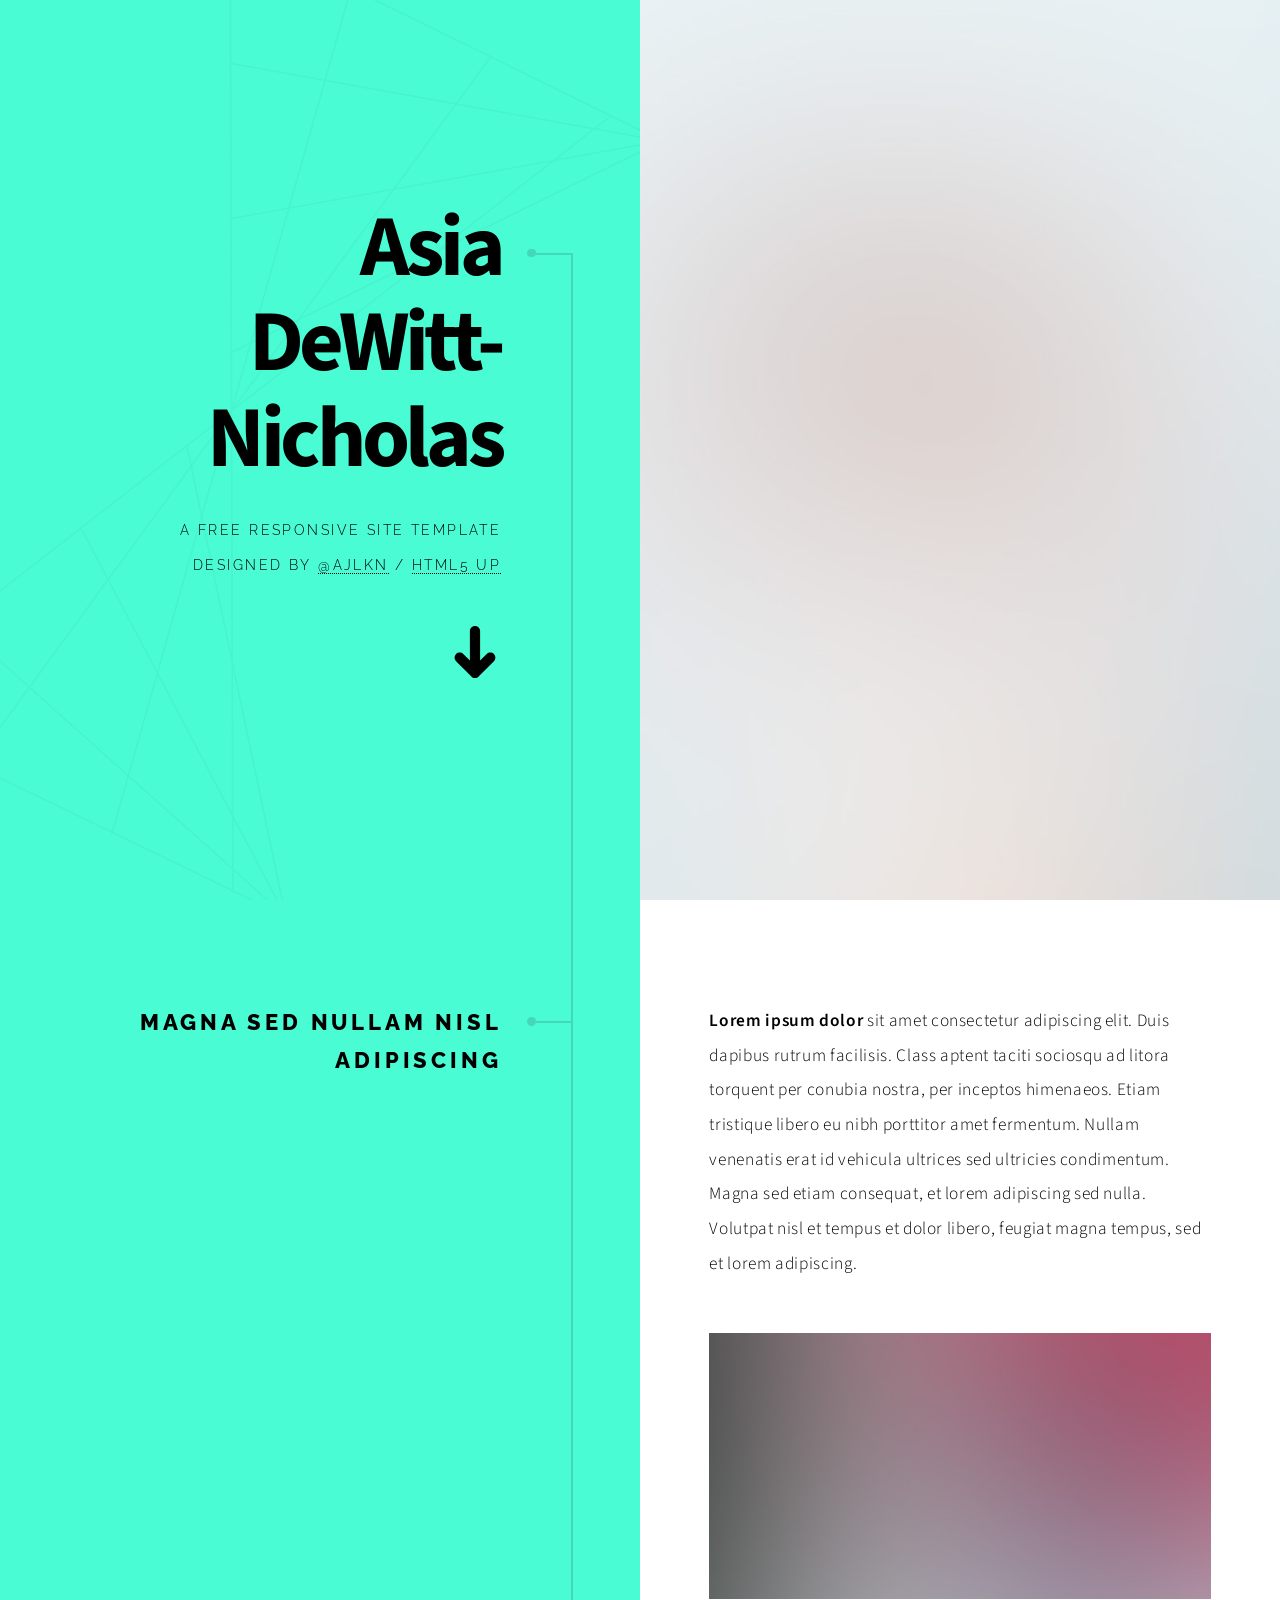
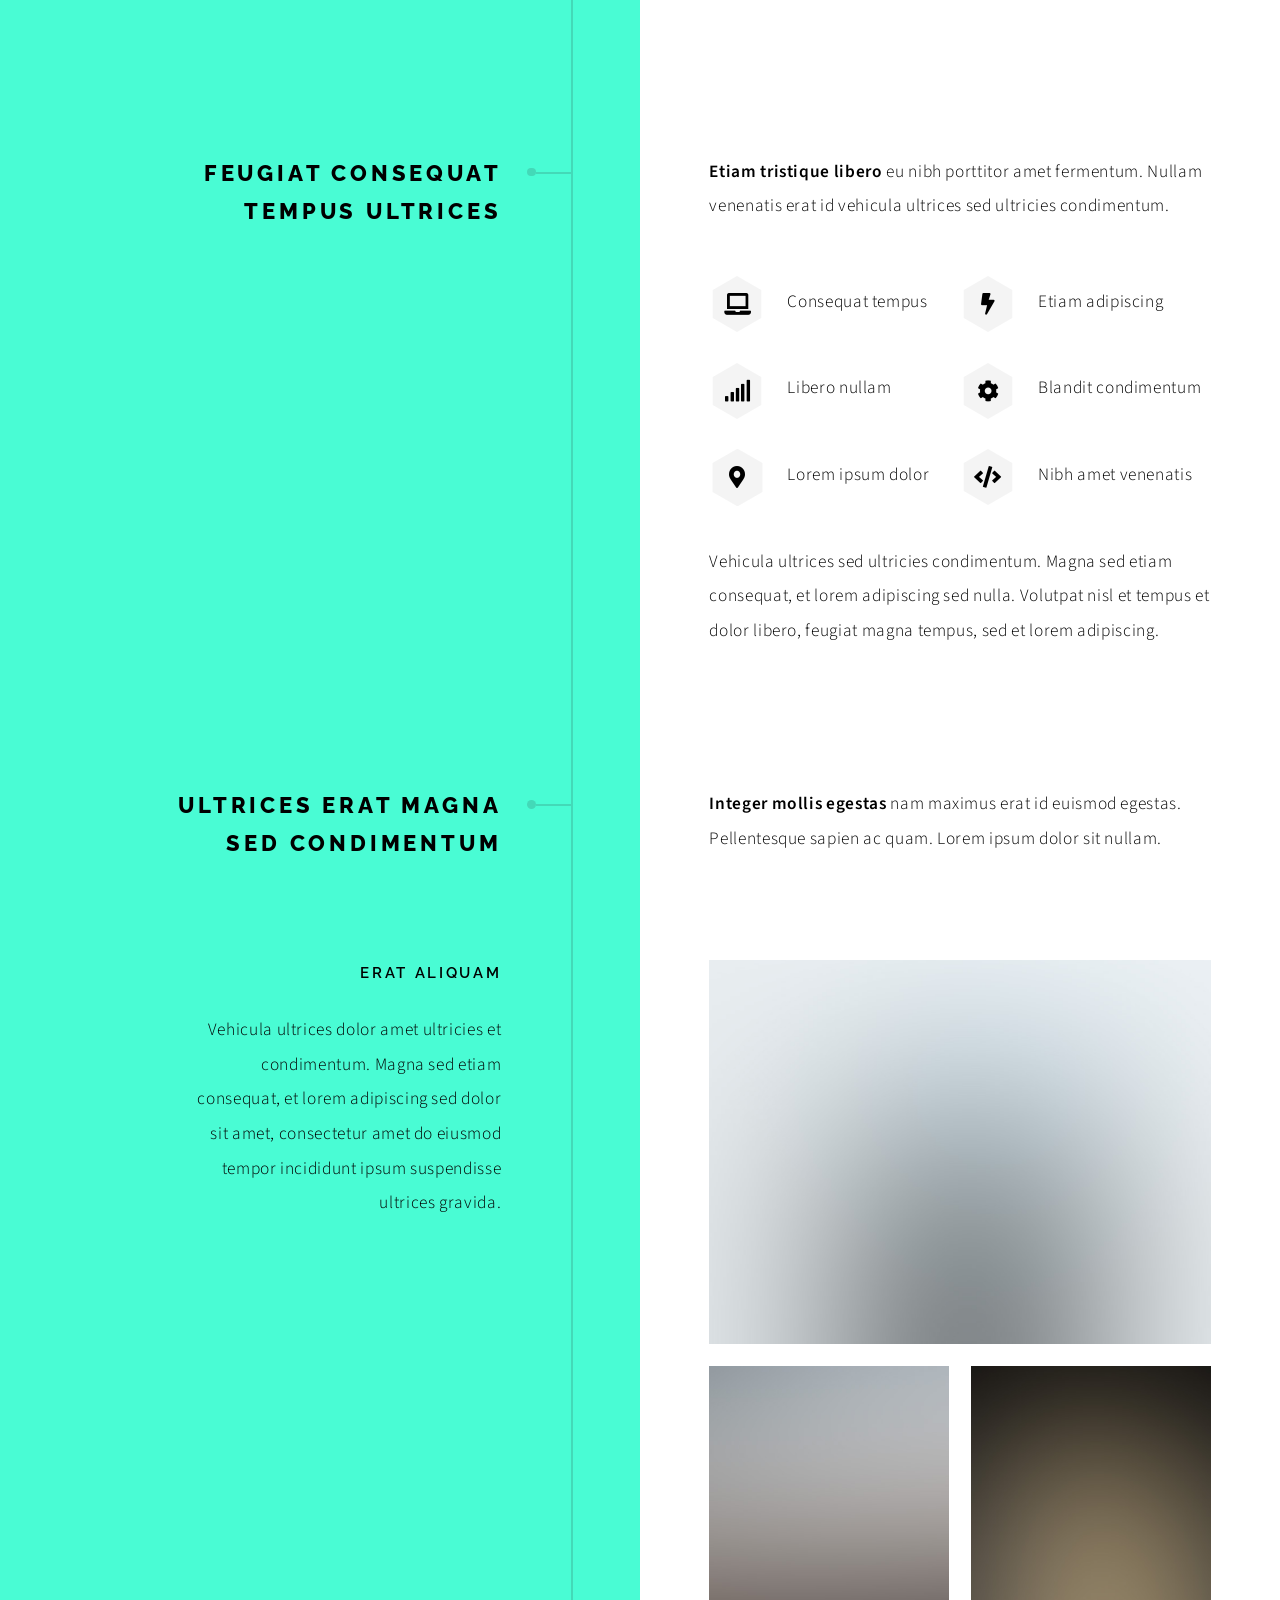
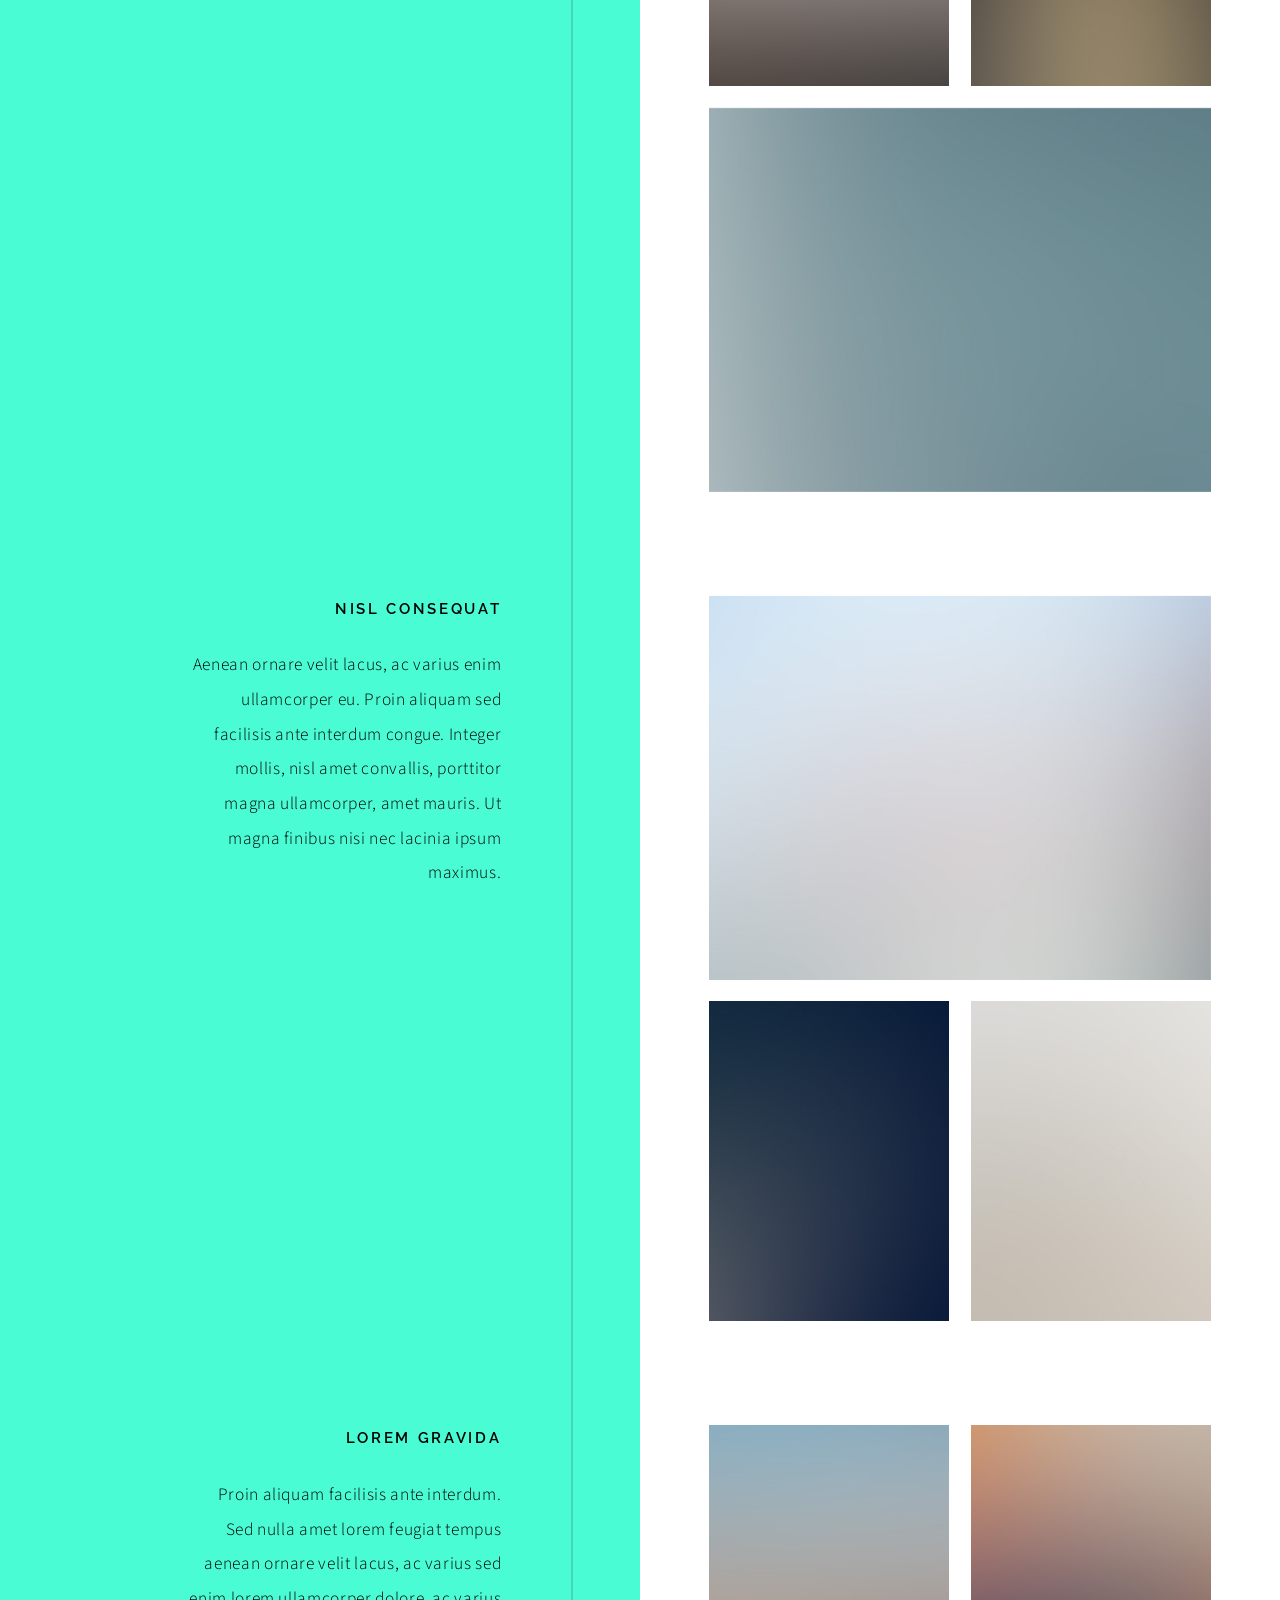
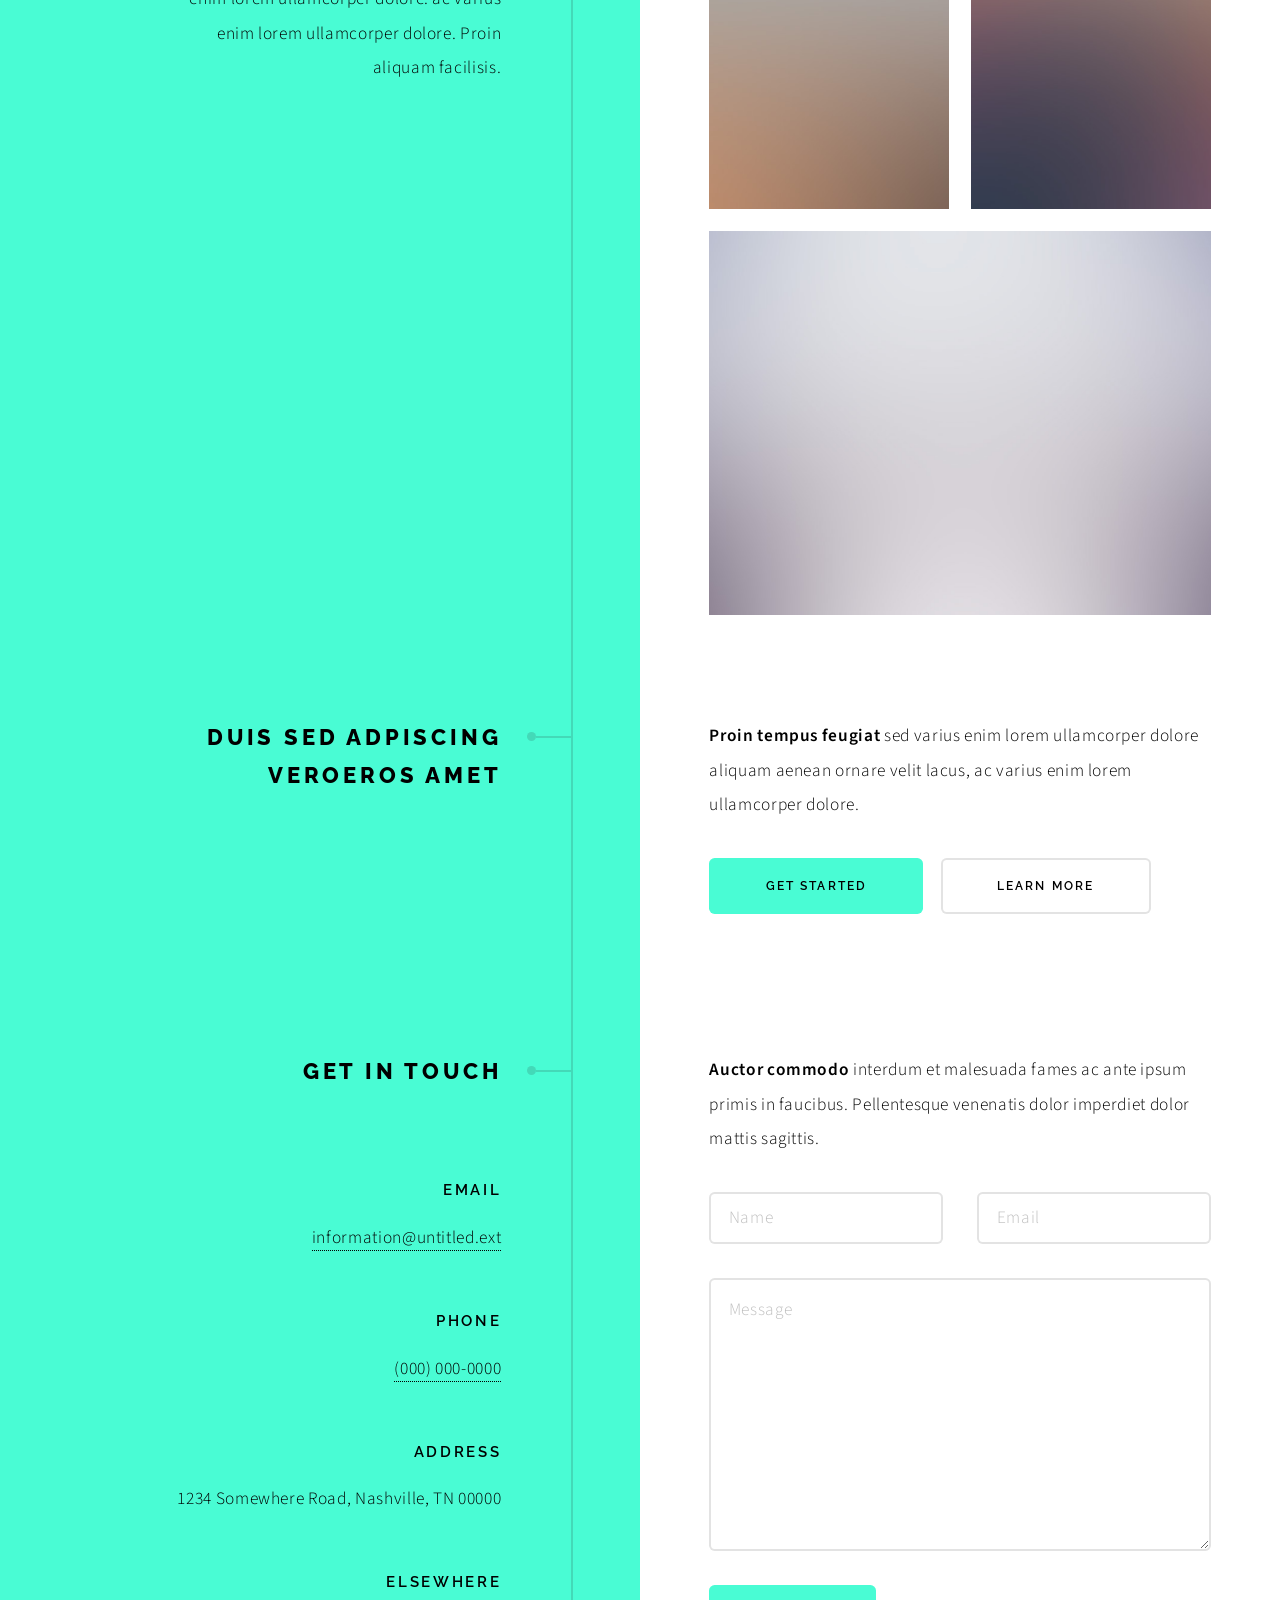
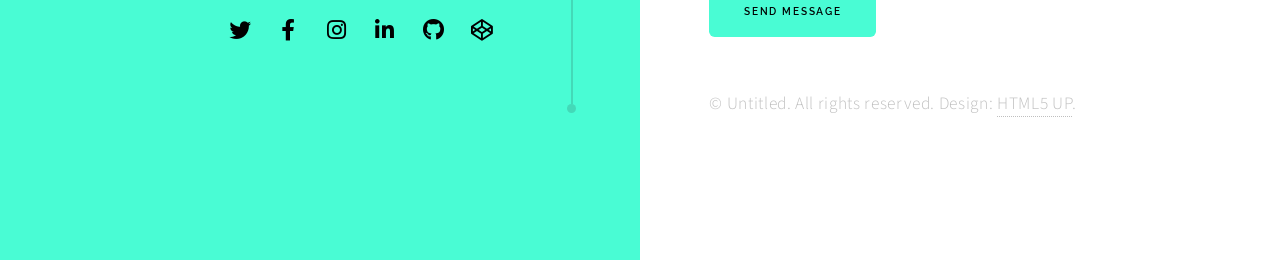
==== portfolio/index.html @ ae3c150b "title page" ====
<!DOCTYPE HTML>
<!--
	Paradigm Shift by HTML5 UP
	html5up.net | @ajlkn
	Free for personal and commercial use under the CCA 3.0 license (html5up.net/license)
-->
<html>
	<head>
		<title>Asia DeWitt-Nicholas Portfolio</title>
		<meta charset="utf-8" />
		<meta name="viewport" content="width=device-width, initial-scale=1, user-scalable=no" />
		<meta name="description" content="" />
		<meta name="keywords" content="" />
		<link rel="stylesheet" href="assets/css/main.css" />
	</head>
	<body class="is-preload">

		<!-- Wrapper -->
			<div id="wrapper">

				<!-- Intro -->
					<section class="intro">
						<header>
							<h1>Asia DeWitt-Nicholas</h1>
							<p>A free responsive site template designed by <a href="https://twitter.com/ajlkn">@ajlkn</a> / <a href="https://html5up.net">HTML5 UP</a></p>
							<ul class="actions">
								<li><a href="#first" class="arrow scrolly"><span class="label">Next</span></a></li>
							</ul>
						</header>
						<div class="content">
							<span class="image fill" data-position="center"><img src="images/pic01.jpg" alt="" /></span>
						</div>
					</section>

				<!-- Section -->
					<section id="first">
						<header>
							<h2>Magna sed nullam nisl adipiscing</h2>
						</header>
						<div class="content">
							<p><strong>Lorem ipsum dolor</strong> sit amet consectetur adipiscing elit. Duis dapibus rutrum facilisis. Class aptent taciti sociosqu ad litora torquent per conubia nostra, per inceptos himenaeos. Etiam tristique libero eu nibh porttitor amet fermentum. Nullam venenatis erat id vehicula ultrices sed ultricies condimentum. Magna sed etiam consequat, et lorem adipiscing sed nulla. Volutpat nisl et tempus et dolor libero, feugiat magna tempus, sed et lorem adipiscing.</p>
							<span class="image main"><img src="images/pic02.jpg" alt="" /></span>
						</div>
					</section>

				<!-- Section -->
					<section>
						<header>
							<h2>Feugiat consequat tempus ultrices</h2>
						</header>
						<div class="content">
							<p><strong>Etiam tristique libero</strong> eu nibh porttitor amet fermentum. Nullam venenatis erat id vehicula ultrices sed ultricies condimentum.</p>
							<ul class="feature-icons">
								<li class="icon solid fa-laptop">Consequat tempus</li>
								<li class="icon solid fa-bolt">Etiam adipiscing</li>
								<li class="icon solid fa-signal">Libero nullam</li>
								<li class="icon solid fa-cog">Blandit condimentum</li>
								<li class="icon solid fa-map-marker-alt">Lorem ipsum dolor</li>
								<li class="icon solid fa-code">Nibh amet venenatis</li>
							</ul>
							<p>Vehicula ultrices sed ultricies condimentum. Magna sed etiam consequat, et lorem adipiscing sed nulla. Volutpat nisl et tempus et dolor libero, feugiat magna tempus, sed et lorem adipiscing.</p>
						</div>
					</section>

				<!-- Section -->
					<section>
						<header>
							<h2>Ultrices erat magna sed condimentum</h2>
						</header>
						<div class="content">
							<p><strong>Integer mollis egestas</strong> nam maximus erat id euismod egestas. Pellentesque sapien ac quam. Lorem ipsum dolor sit nullam.</p>

							<!-- Section -->
								<section>
									<header>
										<h3>Erat aliquam</h3>
										<p>Vehicula ultrices dolor amet ultricies et condimentum. Magna sed etiam consequat, et lorem adipiscing sed dolor sit amet, consectetur amet do eiusmod tempor incididunt  ipsum suspendisse ultrices gravida.</p>
									</header>
									<div class="content">
										<div class="gallery">
											<a href="images/gallery/fulls/01.jpg" class="landscape"><img src="images/gallery/thumbs/01.jpg" alt="" /></a>
											<a href="images/gallery/fulls/02.jpg"><img src="images/gallery/thumbs/02.jpg" alt="" /></a>
											<a href="images/gallery/fulls/03.jpg"><img src="images/gallery/thumbs/03.jpg" alt="" /></a>
											<a href="images/gallery/fulls/04.jpg" class="landscape"><img src="images/gallery/thumbs/04.jpg" alt="" /></a>
										</div>
									</div>
								</section>

							<!-- Section -->
								<section>
									<header>
										<h3>Nisl consequat</h3>
										<p>Aenean ornare velit lacus, ac varius enim ullamcorper eu. Proin aliquam sed facilisis ante interdum congue. Integer mollis, nisl amet convallis, porttitor magna ullamcorper, amet mauris. Ut magna finibus nisi nec lacinia ipsum maximus.</p>
									</header>
									<div class="content">
										<div class="gallery">
											<a href="images/gallery/fulls/05.jpg" class="landscape"><img src="images/gallery/thumbs/05.jpg" alt="" /></a>
											<a href="images/gallery/fulls/06.jpg"><img src="images/gallery/thumbs/06.jpg" alt="" /></a>
											<a href="images/gallery/fulls/07.jpg"><img src="images/gallery/thumbs/07.jpg" alt="" /></a>
										</div>
									</div>
								</section>

							<!-- Section -->
								<section>
									<header>
										<h3>Lorem gravida</h3>
										<p>Proin aliquam facilisis ante interdum. Sed nulla amet lorem feugiat tempus aenean ornare velit lacus, ac varius sed enim lorem ullamcorper dolore.  ac varius enim lorem ullamcorper dolore. Proin aliquam facilisis.</p>
									</header>
									<div class="content">
										<div class="gallery">
											<a href="images/gallery/fulls/08.jpg" class="portrait"><img src="images/gallery/thumbs/08.jpg" alt="" /></a>
											<a href="images/gallery/fulls/09.jpg" class="portrait"><img src="images/gallery/thumbs/09.jpg" alt="" /></a>
											<a href="images/gallery/fulls/10.jpg" class="landscape"><img src="images/gallery/thumbs/10.jpg" alt="" /></a>
										</div>
									</div>
								</section>

						</div>
					</section>

				<!-- Section -->
					<section>
						<header>
							<h2>Duis sed adpiscing veroeros amet</h2>
						</header>
						<div class="content">
							<p><strong>Proin tempus feugiat</strong> sed varius enim lorem ullamcorper dolore aliquam aenean ornare velit lacus, ac varius enim lorem ullamcorper dolore.</p>
							<ul class="actions">
								<li><a href="#" class="button primary large">Get Started</a></li>
								<li><a href="#" class="button large">Learn More</a></li>
							</ul>
						</div>
					</section>

				<!-- Elements -->
				<!--
					<section>
						<header>
							<h2>Elements</h2>
						</header>
						<div class="content">

							<section>
								<header>
									<h3>Text</h3>
								</header>
								<div class="content">
									<p>This is <b>bold</b> and this is <strong>strong</strong>. This is <i>italic</i> and this is <em>emphasized</em>.
									This is <sup>superscript</sup> text and this is <sub>subscript</sub> text.
									This is <u>underlined</u> and this is code: <code>for (;;) { ... }</code>. Finally, <a href="#">this is a link</a>.</p>
									<hr />
									<h2>Heading Level 2</h2>
									<h3>Heading Level 3</h3>
									<h4>Heading Level 4</h4>
									<h5>Heading Level 5</h5>
									<hr />
									<h5>Blockquote</h5>
									<blockquote>Fringilla nisl. Donec accumsan interdum nisi, quis tincidunt felis sagittis eget tempus euismod. Vestibulum ante ipsum primis in faucibus vestibulum. Blandit adipiscing eu felis iaculis volutpat ac adipiscing accumsan faucibus. Vestibulum ante ipsum primis in faucibus lorem ipsum dolor sit amet nullam adipiscing eu felis.</blockquote>
									<h5>Preformatted</h5>
									<pre><code>i = 0;

while (!deck.isInOrder()) {
  print 'Iteration ' + i;
  deck.shuffle();
  i++;
}

print 'Sorted in ' + i + ' iterations.';</code></pre>
								</div>
							</section>

							<section>
								<header>
									<h3>Lists</h3>
								</header>
								<div class="content">

									<h4>Unordered</h4>
									<ul>
										<li>Dolor pulvinar etiam.</li>
										<li>Sagittis adipiscing.</li>
										<li>Felis enim feugiat.</li>
									</ul>

									<h4>Alternate</h4>
									<ul class="alt">
										<li>Dolor pulvinar etiam.</li>
										<li>Sagittis adipiscing.</li>
										<li>Felis enim feugiat.</li>
									</ul>

									<h4>Ordered</h4>
									<ol>
										<li>Dolor pulvinar etiam.</li>
										<li>Etiam vel felis viverra.</li>
										<li>Felis enim feugiat.</li>
										<li>Dolor pulvinar etiam.</li>
										<li>Etiam vel felis lorem.</li>
										<li>Felis enim et feugiat.</li>
									</ol>
									<h4>Icons</h4>
									<ul class="icons">
										<li><a href="#" class="icon brands fa-twitter"><span class="label">Twitter</span></a></li>
										<li><a href="#" class="icon brands fa-facebook-f"><span class="label">Facebook</span></a></li>
										<li><a href="#" class="icon brands fa-instagram"><span class="label">Instagram</span></a></li>
										<li><a href="#" class="icon brands fa-github"><span class="label">Github</span></a></li>
									</ul>

									<h4>Actions</h4>
									<ul class="actions">
										<li><a href="#" class="button primary">Default</a></li>
										<li><a href="#" class="button">Default</a></li>
									</ul>
									<ul class="actions stacked">
										<li><a href="#" class="button primary">Default</a></li>
										<li><a href="#" class="button">Default</a></li>
									</ul>
								</div>
							</section>

							<section>
								<header>
									<h3>Table</h3>
								</header>
								<div class="content">
									<h4>Default</h4>
									<div class="table-wrapper">
										<table>
											<thead>
												<tr>
													<th>Name</th>
													<th>Description</th>
													<th>Price</th>
												</tr>
											</thead>
											<tbody>
												<tr>
													<td>Item One</td>
													<td>Ante turpis integer aliquet porttitor.</td>
													<td>29.99</td>
												</tr>
												<tr>
													<td>Item Two</td>
													<td>Vis ac commodo adipiscing arcu aliquet.</td>
													<td>19.99</td>
												</tr>
												<tr>
													<td>Item Three</td>
													<td> Morbi faucibus arcu accumsan lorem.</td>
													<td>29.99</td>
												</tr>
												<tr>
													<td>Item Four</td>
													<td>Vitae integer tempus condimentum.</td>
													<td>19.99</td>
												</tr>
												<tr>
													<td>Item Five</td>
													<td>Ante turpis integer aliquet porttitor.</td>
													<td>29.99</td>
												</tr>
											</tbody>
											<tfoot>
												<tr>
													<td colspan="2"></td>
													<td>100.00</td>
												</tr>
											</tfoot>
										</table>
									</div>

									<h4>Alternate</h4>
									<div class="table-wrapper">
										<table class="alt">
											<thead>
												<tr>
													<th>Name</th>
													<th>Description</th>
													<th>Price</th>
												</tr>
											</thead>
											<tbody>
												<tr>
													<td>Item One</td>
													<td>Ante turpis integer aliquet porttitor.</td>
													<td>29.99</td>
												</tr>
												<tr>
													<td>Item Two</td>
													<td>Vis ac commodo adipiscing arcu aliquet.</td>
													<td>19.99</td>
												</tr>
												<tr>
													<td>Item Three</td>
													<td> Morbi faucibus arcu accumsan lorem.</td>
													<td>29.99</td>
												</tr>
												<tr>
													<td>Item Four</td>
													<td>Vitae integer tempus condimentum.</td>
													<td>19.99</td>
												</tr>
												<tr>
													<td>Item Five</td>
													<td>Ante turpis integer aliquet porttitor.</td>
													<td>29.99</td>
												</tr>
											</tbody>
											<tfoot>
												<tr>
													<td colspan="2"></td>
													<td>100.00</td>
												</tr>
											</tfoot>
										</table>
									</div>
								</div>
							</section>

							<section>
								<header>
									<h3>Buttons</h3>
								</header>
								<div class="content">
									<ul class="actions">
										<li><a href="#" class="button primary">Primary</a></li>
										<li><a href="#" class="button">Default</a></li>
									</ul>
									<ul class="actions">
										<li><a href="#" class="button large">Large</a></li>
										<li><a href="#" class="button">Default</a></li>
										<li><a href="#" class="button small">Small</a></li>
									</ul>
									<ul class="actions">
										<li><a href="#" class="button primary icon solid fa-download">Icon</a></li>
										<li><a href="#" class="button icon solid fa-download">Icon</a></li>
									</ul>
									<ul class="actions">
										<li><span class="button primary disabled">Disabled</span></li>
										<li><span class="button disabled">Disabled</span></li>
									</ul>
								</div>
							</section>

							<section>
								<header>
									<h3>Form</h3>
								</header>
								<div class="content">
									<form method="post" action="#">
										<div class="fields">
											<div class="field half">
												<label for="demo-name">Name</label>
												<input type="text" name="demo-name" id="demo-name" value="" placeholder="Jane Doe" />
											</div>
											<div class="field half">
												<label for="demo-email">Email</label>
												<input type="email" name="demo-email" id="demo-email" value="" placeholder="jane@untitled.tld" />
											</div>
											<div class="field">
												<label for="demo-category">Category</label>
												<select name="demo-category" id="demo-category">
													<option value="">-</option>
													<option value="1">Manufacturing</option>
													<option value="1">Shipping</option>
													<option value="1">Administration</option>
													<option value="1">Human Resources</option>
												</select>
											</div>
											<div class="field half">
												<input type="radio" id="demo-priority-low" name="demo-priority" checked>
												<label for="demo-priority-low">Low</label>
											</div>
											<div class="field half">
												<input type="radio" id="demo-priority-high" name="demo-priority">
												<label for="demo-priority-high">High</label>
											</div>
											<div class="field half">
												<input type="checkbox" id="demo-copy" name="demo-copy">
												<label for="demo-copy">Email me a copy</label>
											</div>
											<div class="field half">
												<input type="checkbox" id="demo-human" name="demo-human" checked>
												<label for="demo-human">Not a robot</label>
											</div>
											<div class="field">
												<label for="demo-message">Message</label>
												<textarea name="demo-message" id="demo-message" placeholder="Enter your message" rows="6"></textarea>
											</div>
										</div>
										<ul class="actions">
											<li><input type="submit" value="Send Message" class="primary" /></li>
											<li><input type="reset" value="Reset" /></li>
										</ul>
									</form>
								</div>
							</section>

						</div>
					</section>
				-->

				<!-- Section -->
					<section>
						<header>
							<h2>Get in touch</h2>
						</header>
						<div class="content">
							<p><strong>Auctor commodo</strong> interdum et malesuada fames ac ante ipsum primis in faucibus. Pellentesque venenatis dolor imperdiet dolor mattis sagittis.</p>
							<form>
								<div class="fields">
									<div class="field half">
										<input type="text" name="name" id="name" placeholder="Name" />
									</div>
									<div class="field half">
										<input type="email" name="email" id="email" placeholder="Email" />
									</div>
									<div class="field">
										<textarea name="message" id="message" placeholder="Message" rows="7"></textarea>
									</div>
								</div>
								<ul class="actions">
									<li><input type="submit" value="Send Message" class="button primary" /></li>
								</ul>
							</form>
						</div>
						<footer>
							<ul class="items">
								<li>
									<h3>Email</h3>
									<a href="#">information@untitled.ext</a>
								</li>
								<li>
									<h3>Phone</h3>
									<a href="#">(000) 000-0000</a>
								</li>
								<li>
									<h3>Address</h3>
									<span>1234 Somewhere Road, Nashville, TN 00000</span>
								</li>
								<li>
									<h3>Elsewhere</h3>
									<ul class="icons">
										<li><a href="#" class="icon brands fa-twitter"><span class="label">Twitter</span></a></li>
										<li><a href="#" class="icon brands fa-facebook-f"><span class="label">Facebook</span></a></li>
										<li><a href="#" class="icon brands fa-instagram"><span class="label">Instagram</span></a></li>
										<li><a href="#" class="icon brands fa-linkedin-in"><span class="label">LinkedIn</span></a></li>
										<li><a href="#" class="icon brands fa-github"><span class="label">GitHub</span></a></li>
										<li><a href="#" class="icon brands fa-codepen"><span class="label">Codepen</span></a></li>
									</ul>
								</li>
							</ul>
						</footer>
					</section>

				<!-- Copyright -->
					<div class="copyright">&copy; Untitled. All rights reserved. Design: <a href="https://html5up.net">HTML5 UP</a>.</div>

			</div>

		<!-- Scripts -->
			<script src="assets/js/jquery.min.js"></script>
			<script src="assets/js/jquery.scrolly.min.js"></script>
			<script src="assets/js/browser.min.js"></script>
			<script src="assets/js/breakpoints.min.js"></script>
			<script src="assets/js/util.js"></script>
			<script src="assets/js/main.js"></script>

	</body>
</html>
---- portfolio/assets/css/main.css ----
@import url(fontawesome-all.min.css);
@import url("https://fonts.googleapis.com/css?family=Source+Sans+Pro:300,600,700,300i,600i,700i|Raleway:600,800");

/*
	Paradigm Shift by HTML5 UP
	html5up.net | @ajlkn
	Free for personal and commercial use under the CCA 3.0 license (html5up.net/license)
*/

html, body, div, span, applet, object,
iframe, h1, h2, h3, h4, h5, h6, p, blockquote,
pre, a, abbr, acronym, address, big, cite,
code, del, dfn, em, img, ins, kbd, q, s, samp,
small, strike, strong, sub, sup, tt, var, b,
u, i, center, dl, dt, dd, ol, ul, li, fieldset,
form, label, legend, table, caption, tbody,
tfoot, thead, tr, th, td, article, aside,
canvas, details, embed, figure, figcaption,
footer, header, hgroup, menu, nav, output, ruby,
section, summary, time, mark, audio, video {
	margin: 0;
	padding: 0;
	border: 0;
	font-size: 100%;
	font: inherit;
	vertical-align: baseline;}

article, aside, details, figcaption, figure,
footer, header, hgroup, menu, nav, section {
	display: block;}

body {
	line-height: 1;
}

ol, ul {
	list-style: none;
}

blockquote, q {
	quotes: none;
}

	blockquote:before, blockquote:after, q:before, q:after {
		content: '';
		content: none;
	}

table {
	border-collapse: collapse;
	border-spacing: 0;
}

body {
	-webkit-text-size-adjust: none;
}

mark {
	background-color: transparent;
	color: inherit;
}

input::-moz-focus-inner {
	border: 0;
	padding: 0;
}

input, select, textarea {
	-moz-appearance: none;
	-webkit-appearance: none;
	-ms-appearance: none;
	appearance: none;
}

/* Basic */

	@-ms-viewport {
		width: device-width;
	}

	body {
		-ms-overflow-style: scrollbar;
	}

	@media screen and (max-width: 480px) {

		html, body {
			min-width: 320px;
		}

	}

	html {
		box-sizing: border-box;
	}

	*, *:before, *:after {
		box-sizing: inherit;
	}

	html {
		overflow-x: hidden;
	}

	body {
		background: #ffffff;
		overflow-x: hidden;
	}

		body.is-preload *, body.is-preload *:before, body.is-preload *:after {
			-moz-animation: none !important;
			-webkit-animation: none !important;
			-ms-animation: none !important;
			animation: none !important;
			-moz-transition: none !important;
			-webkit-transition: none !important;
			-ms-transition: none !important;
			transition: none !important;
		}

/* Typography */

	html {
		font-size: 18pt;
	}

		@media screen and (max-width: 1920px) {

			html {
				font-size: 13pt;
			}

		}

		@media screen and (max-width: 1152px) {

			html {
				font-size: 14pt;
			}

		}

		@media screen and (max-width: 736px) {

			html {
				font-size: 12pt;
			}

		}

		@media screen and (max-width: 480px) {

			html {
				font-size: 11pt;
			}

		}

	body {
		background-color: #ffffff;
		color: #000000;
	}

	body, input, select, textarea {
		color: #000000;
		font-family: "Source Sans Pro", Helvetica, sans-serif;
		font-size: 1rem;
		font-weight: 300;
		letter-spacing: 0.0375em;
		line-height: 2;
	}

	a {
		-moz-transition: border-bottom-color 0.25s ease-in-out;
		-webkit-transition: border-bottom-color 0.25s ease-in-out;
		-ms-transition: border-bottom-color 0.25s ease-in-out;
		transition: border-bottom-color 0.25s ease-in-out;
		text-decoration: none;
		color: #000000;
		border-bottom: dotted 1px;
	}

		a:hover {
			text-decoration: none;
			border-bottom-color: transparent;
		}

	strong, b {
		font-weight: 600;
		color: #000000;
	}

	em, i {
		font-style: italic;
	}

	p {
		margin: 0 0 2rem 0;
	}

	h1, h2, h3, h4, h5, h6 {
		color: #000000;
		font-family: "Raleway", Helvetica, sans-serif;
		font-weight: 600;
		letter-spacing: 0.175em;
		line-height: 1.75;
		margin: 0 0 1.5rem 0;
		text-transform: uppercase;
	}

		h1 a, h2 a, h3 a, h4 a, h5 a, h6 a {
			color: inherit;
			text-decoration: none;
		}

	h1 {
		font-family: "Source Sans Pro", Helvetica, sans-serif;
		font-size: 5rem;
		font-weight: 700;
		letter-spacing: -0.05em;
		line-height: 1.1;
		margin: 0 0 1.5rem 0;
		text-transform: none;
	}

	h2 {
		font-size: 1.25rem;
		font-weight: 800;
		margin: 0 0 2rem 0;
	}

	h3 {
		font-size: 0.875rem;
	}

	h4 {
		font-size: 0.875rem;
	}

	h5 {
		font-size: 0.75rem;
	}

	h6 {
		font-size: 0.625rem;
	}

	@media screen and (max-width: 736px) {

		h1 {
			font-size: 4.5rem;
			line-height: 1.1;
		}

		h2 {
			font-size: 1.25rem;
			line-height: 1.7;
		}

		h3 {
			font-size: 0.9rem;
		}

		h4 {
			font-size: 0.75rem;
		}

		h5 {
			font-size: 0.675rem;
		}

	}

	@media screen and (max-width: 360px) {

		h1 {
			font-size: 3.75rem;
		}

		h2 {
			font-size: 1.125rem;
		}

		h3 {
			font-size: 0.8rem;
		}

		h4 {
			font-size: 0.675rem;
		}

		h5 {
			font-size: 0.675rem;
		}

	}

	sub {
		font-size: 0.8rem;
		position: relative;
		top: 0.5rem;
	}

	sup {
		font-size: 0.8rem;
		position: relative;
		top: -0.5rem;
	}

	blockquote {
		border-left: solid 0.5rem rgba(144, 144, 144, 0.25);
		font-style: italic;
		margin: 0 0 2rem 0;
		padding: 1rem 0 1rem 2rem;
	}

	code {
		background: rgba(144, 144, 144, 0.1);
		border-radius: 0.325rem;
		font-family: "Courier New", monospace;
		font-size: 0.9rem;
		margin: 0 0.25rem;
		padding: 0.25rem 0.65rem;
	}

	pre {
		-webkit-overflow-scrolling: touch;
		font-family: "Courier New", monospace;
		font-size: 0.9rem;
		margin: 0 0 2rem 0;
		width: 100%;
	}

		pre code {
			display: block;
			line-height: 1.75;
			padding: 1rem 1.5rem;
			overflow-x: auto;
		}

	hr {
		border: 0;
		border-bottom: solid 2px rgba(144, 144, 144, 0.25);
		margin: 3rem 0;
	}

		hr.major {
			margin: 5rem 0;
		}

		@media screen and (max-width: 736px) {

			hr.major {
				margin: 3rem 0;
			}

		}

/* Row */

	.row {
		display: flex;
		flex-wrap: wrap;
		box-sizing: border-box;
		align-items: stretch;
	}

		.row > * {
			box-sizing: border-box;
		}

		.row.gtr-uniform > * > :last-child {
			margin-bottom: 0;
		}

		.row.aln-left {
			justify-content: flex-start;
		}

		.row.aln-center {
			justify-content: center;
		}

		.row.aln-right {
			justify-content: flex-end;
		}

		.row.aln-top {
			align-items: flex-start;
		}

		.row.aln-middle {
			align-items: center;
		}

		.row.aln-bottom {
			align-items: flex-end;
		}

		.row > .imp {
			order: -1;
		}

		.row > .col-1 {
			width: 8.33333%;
		}

		.row > .off-1 {
			margin-left: 8.33333%;
		}

		.row > .col-2 {
			width: 16.66667%;
		}

		.row > .off-2 {
			margin-left: 16.66667%;
		}

		.row > .col-3 {
			width: 25%;
		}

		.row > .off-3 {
			margin-left: 25%;
		}

		.row > .col-4 {
			width: 33.33333%;
		}

		.row > .off-4 {
			margin-left: 33.33333%;
		}

		.row > .col-5 {
			width: 41.66667%;
		}

		.row > .off-5 {
			margin-left: 41.66667%;
		}

		.row > .col-6 {
			width: 50%;
		}

		.row > .off-6 {
			margin-left: 50%;
		}

		.row > .col-7 {
			width: 58.33333%;
		}

		.row > .off-7 {
			margin-left: 58.33333%;
		}

		.row > .col-8 {
			width: 66.66667%;
		}

		.row > .off-8 {
			margin-left: 66.66667%;
		}

		.row > .col-9 {
			width: 75%;
		}

		.row > .off-9 {
			margin-left: 75%;
		}

		.row > .col-10 {
			width: 83.33333%;
		}

		.row > .off-10 {
			margin-left: 83.33333%;
		}

		.row > .col-11 {
			width: 91.66667%;
		}

		.row > .off-11 {
			margin-left: 91.66667%;
		}

		.row > .col-12 {
			width: 100%;
		}

		.row > .off-12 {
			margin-left: 100%;
		}

		.row.gtr-0 {
			margin-top: 0;
			margin-left: 0rem;
		}

			.row.gtr-0 > * {
				padding: 0 0 0 0rem;
			}

			.row.gtr-0.gtr-uniform {
				margin-top: 0rem;
			}

				.row.gtr-0.gtr-uniform > * {
					padding-top: 0rem;
				}

		.row.gtr-25 {
			margin-top: 0;
			margin-left: -0.5rem;
		}

			.row.gtr-25 > * {
				padding: 0 0 0 0.5rem;
			}

			.row.gtr-25.gtr-uniform {
				margin-top: -0.5rem;
			}

				.row.gtr-25.gtr-uniform > * {
					padding-top: 0.5rem;
				}

		.row.gtr-50 {
			margin-top: 0;
			margin-left: -1rem;
		}

			.row.gtr-50 > * {
				padding: 0 0 0 1rem;
			}

			.row.gtr-50.gtr-uniform {
				margin-top: -1rem;
			}

				.row.gtr-50.gtr-uniform > * {
					padding-top: 1rem;
				}

		.row {
			margin-top: 0;
			margin-left: -2rem;
		}

			.row > * {
				padding: 0 0 0 2rem;
			}

			.row.gtr-uniform {
				margin-top: -2rem;
			}

				.row.gtr-uniform > * {
					padding-top: 2rem;
				}

		.row.gtr-150 {
			margin-top: 0;
			margin-left: -3rem;
		}

			.row.gtr-150 > * {
				padding: 0 0 0 3rem;
			}

			.row.gtr-150.gtr-uniform {
				margin-top: -3rem;
			}

				.row.gtr-150.gtr-uniform > * {
					padding-top: 3rem;
				}

		.row.gtr-200 {
			margin-top: 0;
			margin-left: -4rem;
		}

			.row.gtr-200 > * {
				padding: 0 0 0 4rem;
			}

			.row.gtr-200.gtr-uniform {
				margin-top: -4rem;
			}

				.row.gtr-200.gtr-uniform > * {
					padding-top: 4rem;
				}

		@media screen and (max-width: 1920px) {

			.row {
				display: flex;
				flex-wrap: wrap;
				box-sizing: border-box;
				align-items: stretch;
			}

				.row > * {
					box-sizing: border-box;
				}

				.row.gtr-uniform > * > :last-child {
					margin-bottom: 0;
				}

				.row.aln-left {
					justify-content: flex-start;
				}

				.row.aln-center {
					justify-content: center;
				}

				.row.aln-right {
					justify-content: flex-end;
				}

				.row.aln-top {
					align-items: flex-start;
				}

				.row.aln-middle {
					align-items: center;
				}

				.row.aln-bottom {
					align-items: flex-end;
				}

				.row > .imp-xlarge {
					order: -1;
				}

				.row > .col-1-xlarge {
					width: 8.33333%;
				}

				.row > .off-1-xlarge {
					margin-left: 8.33333%;
				}

				.row > .col-2-xlarge {
					width: 16.66667%;
				}

				.row > .off-2-xlarge {
					margin-left: 16.66667%;
				}

				.row > .col-3-xlarge {
					width: 25%;
				}

				.row > .off-3-xlarge {
					margin-left: 25%;
				}

				.row > .col-4-xlarge {
					width: 33.33333%;
				}

				.row > .off-4-xlarge {
					margin-left: 33.33333%;
				}

				.row > .col-5-xlarge {
					width: 41.66667%;
				}

				.row > .off-5-xlarge {
					margin-left: 41.66667%;
				}

				.row > .col-6-xlarge {
					width: 50%;
				}

				.row > .off-6-xlarge {
					margin-left: 50%;
				}

				.row > .col-7-xlarge {
					width: 58.33333%;
				}

				.row > .off-7-xlarge {
					margin-left: 58.33333%;
				}

				.row > .col-8-xlarge {
					width: 66.66667%;
				}

				.row > .off-8-xlarge {
					margin-left: 66.66667%;
				}

				.row > .col-9-xlarge {
					width: 75%;
				}

				.row > .off-9-xlarge {
					margin-left: 75%;
				}

				.row > .col-10-xlarge {
					width: 83.33333%;
				}

				.row > .off-10-xlarge {
					margin-left: 83.33333%;
				}

				.row > .col-11-xlarge {
					width: 91.66667%;
				}

				.row > .off-11-xlarge {
					margin-left: 91.66667%;
				}

				.row > .col-12-xlarge {
					width: 100%;
				}

				.row > .off-12-xlarge {
					margin-left: 100%;
				}

				.row.gtr-0 {
					margin-top: 0;
					margin-left: 0rem;
				}

					.row.gtr-0 > * {
						padding: 0 0 0 0rem;
					}

					.row.gtr-0.gtr-uniform {
						margin-top: 0rem;
					}

						.row.gtr-0.gtr-uniform > * {
							padding-top: 0rem;
						}

				.row.gtr-25 {
					margin-top: 0;
					margin-left: -0.5rem;
				}

					.row.gtr-25 > * {
						padding: 0 0 0 0.5rem;
					}

					.row.gtr-25.gtr-uniform {
						margin-top: -0.5rem;
					}

						.row.gtr-25.gtr-uniform > * {
							padding-top: 0.5rem;
						}

				.row.gtr-50 {
					margin-top: 0;
					margin-left: -1rem;
				}

					.row.gtr-50 > * {
						padding: 0 0 0 1rem;
					}

					.row.gtr-50.gtr-uniform {
						margin-top: -1rem;
					}

						.row.gtr-50.gtr-uniform > * {
							padding-top: 1rem;
						}

				.row {
					margin-top: 0;
					margin-left: -2rem;
				}

					.row > * {
						padding: 0 0 0 2rem;
					}

					.row.gtr-uniform {
						margin-top: -2rem;
					}

						.row.gtr-uniform > * {
							padding-top: 2rem;
						}

				.row.gtr-150 {
					margin-top: 0;
					margin-left: -3rem;
				}

					.row.gtr-150 > * {
						padding: 0 0 0 3rem;
					}

					.row.gtr-150.gtr-uniform {
						margin-top: -3rem;
					}

						.row.gtr-150.gtr-uniform > * {
							padding-top: 3rem;
						}

				.row.gtr-200 {
					margin-top: 0;
					margin-left: -4rem;
				}

					.row.gtr-200 > * {
						padding: 0 0 0 4rem;
					}

					.row.gtr-200.gtr-uniform {
						margin-top: -4rem;
					}

						.row.gtr-200.gtr-uniform > * {
							padding-top: 4rem;
						}

		}

		@media screen and (max-width: 1280px) {

			.row {
				display: flex;
				flex-wrap: wrap;
				box-sizing: border-box;
				align-items: stretch;
			}

				.row > * {
					box-sizing: border-box;
				}

				.row.gtr-uniform > * > :last-child {
					margin-bottom: 0;
				}

				.row.aln-left {
					justify-content: flex-start;
				}

				.row.aln-center {
					justify-content: center;
				}

				.row.aln-right {
					justify-content: flex-end;
				}

				.row.aln-top {
					align-items: flex-start;
				}

				.row.aln-middle {
					align-items: center;
				}

				.row.aln-bottom {
					align-items: flex-end;
				}

				.row > .imp-large {
					order: -1;
				}

				.row > .col-1-large {
					width: 8.33333%;
				}

				.row > .off-1-large {
					margin-left: 8.33333%;
				}

				.row > .col-2-large {
					width: 16.66667%;
				}

				.row > .off-2-large {
					margin-left: 16.66667%;
				}

				.row > .col-3-large {
					width: 25%;
				}

				.row > .off-3-large {
					margin-left: 25%;
				}

				.row > .col-4-large {
					width: 33.33333%;
				}

				.row > .off-4-large {
					margin-left: 33.33333%;
				}

				.row > .col-5-large {
					width: 41.66667%;
				}

				.row > .off-5-large {
					margin-left: 41.66667%;
				}

				.row > .col-6-large {
					width: 50%;
				}

				.row > .off-6-large {
					margin-left: 50%;
				}

				.row > .col-7-large {
					width: 58.33333%;
				}

				.row > .off-7-large {
					margin-left: 58.33333%;
				}

				.row > .col-8-large {
					width: 66.66667%;
				}

				.row > .off-8-large {
					margin-left: 66.66667%;
				}

				.row > .col-9-large {
					width: 75%;
				}

				.row > .off-9-large {
					margin-left: 75%;
				}

				.row > .col-10-large {
					width: 83.33333%;
				}

				.row > .off-10-large {
					margin-left: 83.33333%;
				}

				.row > .col-11-large {
					width: 91.66667%;
				}

				.row > .off-11-large {
					margin-left: 91.66667%;
				}

				.row > .col-12-large {
					width: 100%;
				}

				.row > .off-12-large {
					margin-left: 100%;
				}

				.row.gtr-0 {
					margin-top: 0;
					margin-left: 0rem;
				}

					.row.gtr-0 > * {
						padding: 0 0 0 0rem;
					}

					.row.gtr-0.gtr-uniform {
						margin-top: 0rem;
					}

						.row.gtr-0.gtr-uniform > * {
							padding-top: 0rem;
						}

				.row.gtr-25 {
					margin-top: 0;
					margin-left: -0.375rem;
				}

					.row.gtr-25 > * {
						padding: 0 0 0 0.375rem;
					}

					.row.gtr-25.gtr-uniform {
						margin-top: -0.375rem;
					}

						.row.gtr-25.gtr-uniform > * {
							padding-top: 0.375rem;
						}

				.row.gtr-50 {
					margin-top: 0;
					margin-left: -0.75rem;
				}

					.row.gtr-50 > * {
						padding: 0 0 0 0.75rem;
					}

					.row.gtr-50.gtr-uniform {
						margin-top: -0.75rem;
					}

						.row.gtr-50.gtr-uniform > * {
							padding-top: 0.75rem;
						}

				.row {
					margin-top: 0;
					margin-left: -1.5rem;
				}

					.row > * {
						padding: 0 0 0 1.5rem;
					}

					.row.gtr-uniform {
						margin-top: -1.5rem;
					}

						.row.gtr-uniform > * {
							padding-top: 1.5rem;
						}

				.row.gtr-150 {
					margin-top: 0;
					margin-left: -2.25rem;
				}

					.row.gtr-150 > * {
						padding: 0 0 0 2.25rem;
					}

					.row.gtr-150.gtr-uniform {
						margin-top: -2.25rem;
					}

						.row.gtr-150.gtr-uniform > * {
							padding-top: 2.25rem;
						}

				.row.gtr-200 {
					margin-top: 0;
					margin-left: -3rem;
				}

					.row.gtr-200 > * {
						padding: 0 0 0 3rem;
					}

					.row.gtr-200.gtr-uniform {
						margin-top: -3rem;
					}

						.row.gtr-200.gtr-uniform > * {
							padding-top: 3rem;
						}

		}

		@media screen and (max-width: 1152px) {

			.row {
				display: flex;
				flex-wrap: wrap;
				box-sizing: border-box;
				align-items: stretch;
			}

				.row > * {
					box-sizing: border-box;
				}

				.row.gtr-uniform > * > :last-child {
					margin-bottom: 0;
				}

				.row.aln-left {
					justify-content: flex-start;
				}

				.row.aln-center {
					justify-content: center;
				}

				.row.aln-right {
					justify-content: flex-end;
				}

				.row.aln-top {
					align-items: flex-start;
				}

				.row.aln-middle {
					align-items: center;
				}

				.row.aln-bottom {
					align-items: flex-end;
				}

				.row > .imp-medium {
					order: -1;
				}

				.row > .col-1-medium {
					width: 8.33333%;
				}

				.row > .off-1-medium {
					margin-left: 8.33333%;
				}

				.row > .col-2-medium {
					width: 16.66667%;
				}

				.row > .off-2-medium {
					margin-left: 16.66667%;
				}

				.row > .col-3-medium {
					width: 25%;
				}

				.row > .off-3-medium {
					margin-left: 25%;
				}

				.row > .col-4-medium {
					width: 33.33333%;
				}

				.row > .off-4-medium {
					margin-left: 33.33333%;
				}

				.row > .col-5-medium {
					width: 41.66667%;
				}

				.row > .off-5-medium {
					margin-left: 41.66667%;
				}

				.row > .col-6-medium {
					width: 50%;
				}

				.row > .off-6-medium {
					margin-left: 50%;
				}

				.row > .col-7-medium {
					width: 58.33333%;
				}

				.row > .off-7-medium {
					margin-left: 58.33333%;
				}

				.row > .col-8-medium {
					width: 66.66667%;
				}

				.row > .off-8-medium {
					margin-left: 66.66667%;
				}

				.row > .col-9-medium {
					width: 75%;
				}

				.row > .off-9-medium {
					margin-left: 75%;
				}

				.row > .col-10-medium {
					width: 83.33333%;
				}

				.row > .off-10-medium {
					margin-left: 83.33333%;
				}

				.row > .col-11-medium {
					width: 91.66667%;
				}

				.row > .off-11-medium {
					margin-left: 91.66667%;
				}

				.row > .col-12-medium {
					width: 100%;
				}

				.row > .off-12-medium {
					margin-left: 100%;
				}

				.row.gtr-0 {
					margin-top: 0;
					margin-left: 0rem;
				}

					.row.gtr-0 > * {
						padding: 0 0 0 0rem;
					}

					.row.gtr-0.gtr-uniform {
						margin-top: 0rem;
					}

						.row.gtr-0.gtr-uniform > * {
							padding-top: 0rem;
						}

				.row.gtr-25 {
					margin-top: 0;
					margin-left: -0.375rem;
				}

					.row.gtr-25 > * {
						padding: 0 0 0 0.375rem;
					}

					.row.gtr-25.gtr-uniform {
						margin-top: -0.375rem;
					}

						.row.gtr-25.gtr-uniform > * {
							padding-top: 0.375rem;
						}

				.row.gtr-50 {
					margin-top: 0;
					margin-left: -0.75rem;
				}

					.row.gtr-50 > * {
						padding: 0 0 0 0.75rem;
					}

					.row.gtr-50.gtr-uniform {
						margin-top: -0.75rem;
					}

						.row.gtr-50.gtr-uniform > * {
							padding-top: 0.75rem;
						}

				.row {
					margin-top: 0;
					margin-left: -1.5rem;
				}

					.row > * {
						padding: 0 0 0 1.5rem;
					}

					.row.gtr-uniform {
						margin-top: -1.5rem;
					}

						.row.gtr-uniform > * {
							padding-top: 1.5rem;
						}

				.row.gtr-150 {
					margin-top: 0;
					margin-left: -2.25rem;
				}

					.row.gtr-150 > * {
						padding: 0 0 0 2.25rem;
					}

					.row.gtr-150.gtr-uniform {
						margin-top: -2.25rem;
					}

						.row.gtr-150.gtr-uniform > * {
							padding-top: 2.25rem;
						}

				.row.gtr-200 {
					margin-top: 0;
					margin-left: -3rem;
				}

					.row.gtr-200 > * {
						padding: 0 0 0 3rem;
					}

					.row.gtr-200.gtr-uniform {
						margin-top: -3rem;
					}

						.row.gtr-200.gtr-uniform > * {
							padding-top: 3rem;
						}

		}

		@media screen and (max-width: 736px) {

			.row {
				display: flex;
				flex-wrap: wrap;
				box-sizing: border-box;
				align-items: stretch;
			}

				.row > * {
					box-sizing: border-box;
				}

				.row.gtr-uniform > * > :last-child {
					margin-bottom: 0;
				}

				.row.aln-left {
					justify-content: flex-start;
				}

				.row.aln-center {
					justify-content: center;
				}

				.row.aln-right {
					justify-content: flex-end;
				}

				.row.aln-top {
					align-items: flex-start;
				}

				.row.aln-middle {
					align-items: center;
				}

				.row.aln-bottom {
					align-items: flex-end;
				}

				.row > .imp-small {
					order: -1;
				}

				.row > .col-1-small {
					width: 8.33333%;
				}

				.row > .off-1-small {
					margin-left: 8.33333%;
				}

				.row > .col-2-small {
					width: 16.66667%;
				}

				.row > .off-2-small {
					margin-left: 16.66667%;
				}

				.row > .col-3-small {
					width: 25%;
				}

				.row > .off-3-small {
					margin-left: 25%;
				}

				.row > .col-4-small {
					width: 33.33333%;
				}

				.row > .off-4-small {
					margin-left: 33.33333%;
				}

				.row > .col-5-small {
					width: 41.66667%;
				}

				.row > .off-5-small {
					margin-left: 41.66667%;
				}

				.row > .col-6-small {
					width: 50%;
				}

				.row > .off-6-small {
					margin-left: 50%;
				}

				.row > .col-7-small {
					width: 58.33333%;
				}

				.row > .off-7-small {
					margin-left: 58.33333%;
				}

				.row > .col-8-small {
					width: 66.66667%;
				}

				.row > .off-8-small {
					margin-left: 66.66667%;
				}

				.row > .col-9-small {
					width: 75%;
				}

				.row > .off-9-small {
					margin-left: 75%;
				}

				.row > .col-10-small {
					width: 83.33333%;
				}

				.row > .off-10-small {
					margin-left: 83.33333%;
				}

				.row > .col-11-small {
					width: 91.66667%;
				}

				.row > .off-11-small {
					margin-left: 91.66667%;
				}

				.row > .col-12-small {
					width: 100%;
				}

				.row > .off-12-small {
					margin-left: 100%;
				}

				.row.gtr-0 {
					margin-top: 0;
					margin-left: 0rem;
				}

					.row.gtr-0 > * {
						padding: 0 0 0 0rem;
					}

					.row.gtr-0.gtr-uniform {
						margin-top: 0rem;
					}

						.row.gtr-0.gtr-uniform > * {
							padding-top: 0rem;
						}

				.row.gtr-25 {
					margin-top: 0;
					margin-left: -0.3125rem;
				}

					.row.gtr-25 > * {
						padding: 0 0 0 0.3125rem;
					}

					.row.gtr-25.gtr-uniform {
						margin-top: -0.3125rem;
					}

						.row.gtr-25.gtr-uniform > * {
							padding-top: 0.3125rem;
						}

				.row.gtr-50 {
					margin-top: 0;
					margin-left: -0.625rem;
				}

					.row.gtr-50 > * {
						padding: 0 0 0 0.625rem;
					}

					.row.gtr-50.gtr-uniform {
						margin-top: -0.625rem;
					}

						.row.gtr-50.gtr-uniform > * {
							padding-top: 0.625rem;
						}

				.row {
					margin-top: 0;
					margin-left: -1.25rem;
				}

					.row > * {
						padding: 0 0 0 1.25rem;
					}

					.row.gtr-uniform {
						margin-top: -1.25rem;
					}

						.row.gtr-uniform > * {
							padding-top: 1.25rem;
						}

				.row.gtr-150 {
					margin-top: 0;
					margin-left: -1.875rem;
				}

					.row.gtr-150 > * {
						padding: 0 0 0 1.875rem;
					}

					.row.gtr-150.gtr-uniform {
						margin-top: -1.875rem;
					}

						.row.gtr-150.gtr-uniform > * {
							padding-top: 1.875rem;
						}

				.row.gtr-200 {
					margin-top: 0;
					margin-left: -2.5rem;
				}

					.row.gtr-200 > * {
						padding: 0 0 0 2.5rem;
					}

					.row.gtr-200.gtr-uniform {
						margin-top: -2.5rem;
					}

						.row.gtr-200.gtr-uniform > * {
							padding-top: 2.5rem;
						}

		}

		@media screen and (max-width: 480px) {

			.row {
				display: flex;
				flex-wrap: wrap;
				box-sizing: border-box;
				align-items: stretch;
			}

				.row > * {
					box-sizing: border-box;
				}

				.row.gtr-uniform > * > :last-child {
					margin-bottom: 0;
				}

				.row.aln-left {
					justify-content: flex-start;
				}

				.row.aln-center {
					justify-content: center;
				}

				.row.aln-right {
					justify-content: flex-end;
				}

				.row.aln-top {
					align-items: flex-start;
				}

				.row.aln-middle {
					align-items: center;
				}

				.row.aln-bottom {
					align-items: flex-end;
				}

				.row > .imp-xsmall {
					order: -1;
				}

				.row > .col-1-xsmall {
					width: 8.33333%;
				}

				.row > .off-1-xsmall {
					margin-left: 8.33333%;
				}

				.row > .col-2-xsmall {
					width: 16.66667%;
				}

				.row > .off-2-xsmall {
					margin-left: 16.66667%;
				}

				.row > .col-3-xsmall {
					width: 25%;
				}

				.row > .off-3-xsmall {
					margin-left: 25%;
				}

				.row > .col-4-xsmall {
					width: 33.33333%;
				}

				.row > .off-4-xsmall {
					margin-left: 33.33333%;
				}

				.row > .col-5-xsmall {
					width: 41.66667%;
				}

				.row > .off-5-xsmall {
					margin-left: 41.66667%;
				}

				.row > .col-6-xsmall {
					width: 50%;
				}

				.row > .off-6-xsmall {
					margin-left: 50%;
				}

				.row > .col-7-xsmall {
					width: 58.33333%;
				}

				.row > .off-7-xsmall {
					margin-left: 58.33333%;
				}

				.row > .col-8-xsmall {
					width: 66.66667%;
				}

				.row > .off-8-xsmall {
					margin-left: 66.66667%;
				}

				.row > .col-9-xsmall {
					width: 75%;
				}

				.row > .off-9-xsmall {
					margin-left: 75%;
				}

				.row > .col-10-xsmall {
					width: 83.33333%;
				}

				.row > .off-10-xsmall {
					margin-left: 83.33333%;
				}

				.row > .col-11-xsmall {
					width: 91.66667%;
				}

				.row > .off-11-xsmall {
					margin-left: 91.66667%;
				}

				.row > .col-12-xsmall {
					width: 100%;
				}

				.row > .off-12-xsmall {
					margin-left: 100%;
				}

				.row.gtr-0 {
					margin-top: 0;
					margin-left: 0rem;
				}

					.row.gtr-0 > * {
						padding: 0 0 0 0rem;
					}

					.row.gtr-0.gtr-uniform {
						margin-top: 0rem;
					}

						.row.gtr-0.gtr-uniform > * {
							padding-top: 0rem;
						}

				.row.gtr-25 {
					margin-top: 0;
					margin-left: -0.3125rem;
				}

					.row.gtr-25 > * {
						padding: 0 0 0 0.3125rem;
					}

					.row.gtr-25.gtr-uniform {
						margin-top: -0.3125rem;
					}

						.row.gtr-25.gtr-uniform > * {
							padding-top: 0.3125rem;
						}

				.row.gtr-50 {
					margin-top: 0;
					margin-left: -0.625rem;
				}

					.row.gtr-50 > * {
						padding: 0 0 0 0.625rem;
					}

					.row.gtr-50.gtr-uniform {
						margin-top: -0.625rem;
					}

						.row.gtr-50.gtr-uniform > * {
							padding-top: 0.625rem;
						}

				.row {
					margin-top: 0;
					margin-left: -1.25rem;
				}

					.row > * {
						padding: 0 0 0 1.25rem;
					}

					.row.gtr-uniform {
						margin-top: -1.25rem;
					}

						.row.gtr-uniform > * {
							padding-top: 1.25rem;
						}

				.row.gtr-150 {
					margin-top: 0;
					margin-left: -1.875rem;
				}

					.row.gtr-150 > * {
						padding: 0 0 0 1.875rem;
					}

					.row.gtr-150.gtr-uniform {
						margin-top: -1.875rem;
					}

						.row.gtr-150.gtr-uniform > * {
							padding-top: 1.875rem;
						}

				.row.gtr-200 {
					margin-top: 0;
					margin-left: -2.5rem;
				}

					.row.gtr-200 > * {
						padding: 0 0 0 2.5rem;
					}

					.row.gtr-200.gtr-uniform {
						margin-top: -2.5rem;
					}

						.row.gtr-200.gtr-uniform > * {
							padding-top: 2.5rem;
						}

		}

/* Box */

	.box {
		border: solid 2px rgba(144, 144, 144, 0.25);
		border-radius: 0.325rem;
		margin-bottom: 2rem;
		padding: 1.5rem;
	}

		.box > :last-child {
			margin-bottom: 0;
		}

		.box.alt {
			border: 0;
			border-radius: 0;
			padding: 0;
		}

/* Button */

	input[type="submit"],
	input[type="reset"],
	input[type="button"],
	button,
	.button {
		-moz-appearance: none;
		-webkit-appearance: none;
		-ms-appearance: none;
		appearance: none;
		-moz-transition: background-color 0.25s ease-in-out, box-shadow 0.25s ease-in-out, color 0.25s ease-in-out;
		-webkit-transition: background-color 0.25s ease-in-out, box-shadow 0.25s ease-in-out, color 0.25s ease-in-out;
		-ms-transition: background-color 0.25s ease-in-out, box-shadow 0.25s ease-in-out, color 0.25s ease-in-out;
		transition: background-color 0.25s ease-in-out, box-shadow 0.25s ease-in-out, color 0.25s ease-in-out;
		background-color: transparent;
		border-radius: 0.325rem;
		border: 0;
		box-shadow: inset 0 0 0 2px rgba(144, 144, 144, 0.25);
		color: #000000 !important;
		cursor: pointer;
		display: inline-block;
		font-family: "Raleway", Helvetica, sans-serif;
		font-size: 0.6rem;
		font-weight: 600;
		height: 3rem;
		letter-spacing: 0.175em;
		line-height: 3rem;
		padding: 0 2rem;
		text-align: center;
		text-decoration: none;
		text-transform: uppercase;
		white-space: nowrap;
	}

		input[type="submit"]:hover,
		input[type="reset"]:hover,
		input[type="button"]:hover,
		button:hover,
		.button:hover {
			box-shadow: inset 0 0 0 2px #2ee4bb;
			color: #2ee4bb !important;
		}

		input[type="submit"]:active,
		input[type="reset"]:active,
		input[type="button"]:active,
		button:active,
		.button:active {
			background-color: rgba(73, 252, 212, 0.25);
			box-shadow: inset 0 0 0 2px #2ee4bb;
			color: #2ee4bb !important;
		}

		input[type="submit"].small,
		input[type="reset"].small,
		input[type="button"].small,
		button.small,
		.button.small {
			font-size: 0.5rem;
			height: 2.25rem;
			line-height: 2.25rem;
			padding: 0 1.25rem;
		}

		input[type="submit"].large,
		input[type="reset"].large,
		input[type="button"].large,
		button.large,
		.button.large {
			font-size: 0.7rem;
			height: 3.2625rem;
			line-height: 3.2625rem;
			padding: 0 3.25rem;
		}

		input[type="submit"].wide,
		input[type="reset"].wide,
		input[type="button"].wide,
		button.wide,
		.button.wide {
			min-width: 13rem;
		}

		input[type="submit"].icon:before,
		input[type="reset"].icon:before,
		input[type="button"].icon:before,
		button.icon:before,
		.button.icon:before {
			margin-right: 0.5rem;
		}

		input[type="submit"].fit,
		input[type="reset"].fit,
		input[type="button"].fit,
		button.fit,
		.button.fit {
			width: 100%;
		}

		input[type="submit"].disabled, input[type="submit"]:disabled,
		input[type="reset"].disabled,
		input[type="reset"]:disabled,
		input[type="button"].disabled,
		input[type="button"]:disabled,
		button.disabled,
		button:disabled,
		.button.disabled,
		.button:disabled {
			pointer-events: none;
			opacity: 0.25;
		}

		input[type="submit"].primary,
		input[type="reset"].primary,
		input[type="button"].primary,
		button.primary,
		.button.primary {
			background-color: #49fcd4;
			box-shadow: none;
			color: #000000 !important;
		}

			input[type="submit"].primary:hover,
			input[type="reset"].primary:hover,
			input[type="button"].primary:hover,
			button.primary:hover,
			.button.primary:hover {
				background-color: #93ffe7;
			}

			input[type="submit"].primary:active,
			input[type="reset"].primary:active,
			input[type="button"].primary:active,
			button.primary:active,
			.button.primary:active {
				background-color: #44f2cb;
			}

		@media screen and (max-width: 736px) {

			input[type="submit"],
			input[type="reset"],
			input[type="button"],
			button,
			.button {
				font-size: 0.7rem;
				height: 3.3rem;
				line-height: 3.3rem;
			}

				input[type="submit"].large,
				input[type="reset"].large,
				input[type="button"].large,
				button.large,
				.button.large {
					font-size: 0.8rem;
					height: 3.75rem;
					line-height: 3.75rem;
				}

				input[type="submit"].small,
				input[type="reset"].small,
				input[type="button"].small,
				button.small,
				.button.small {
					font-size: 0.6rem;
					height: 3rem;
					line-height: 3rem;
				}

		}

/* Form */

	form {
		margin: 0 0 2rem 0;
	}

		form > :last-child {
			margin-bottom: 0;
		}

		form > .fields {
			display: -moz-flex;
			display: -webkit-flex;
			display: -ms-flex;
			display: flex;
			-moz-flex-wrap: wrap;
			-webkit-flex-wrap: wrap;
			-ms-flex-wrap: wrap;
			flex-wrap: wrap;
			margin: -2rem 0 2rem -2rem;
			width: calc(100% + 4rem);
		}

			form > .fields > .field {
				-moz-flex-grow: 0;
				-webkit-flex-grow: 0;
				-ms-flex-grow: 0;
				flex-grow: 0;
				-moz-flex-shrink: 0;
				-webkit-flex-shrink: 0;
				-ms-flex-shrink: 0;
				flex-shrink: 0;
				padding: 2rem 0 0 2rem;
				width: calc(100% - 2rem);
			}

				form > .fields > .field > :last-child {
					margin-bottom: 0;
				}

				form > .fields > .field.half {
					width: calc(50% - 1rem);
				}

				form > .fields > .field.third {
					width: calc(100%/3 - 0.66667rem);
				}

				form > .fields > .field.quarter {
					width: calc(25% - 0.5rem);
				}

		@media screen and (max-width: 480px) {

			form > .fields {
				margin: -1.5rem 0 2rem -1.5rem;
				width: calc(100% + 3rem);
			}

				form > .fields > .field {
					padding: 1.5rem 0 0 1.5rem;
					width: calc(100% - 1.5rem);
				}

					form > .fields > .field.half {
						width: calc(100% - 1.5rem);
					}

					form > .fields > .field.third {
						width: calc(100% - 1.5rem);
					}

					form > .fields > .field.quarter {
						width: calc(100% - 1.5rem);
					}

		}

	input[type="text"],
	input[type="password"],
	input[type="email"],
	input[type="tel"],
	input[type="search"],
	input[type="url"],
	select,
	textarea {
		-moz-appearance: none;
		-webkit-appearance: none;
		-ms-appearance: none;
		appearance: none;
		border-radius: 0.325rem;
		border: solid 2px rgba(144, 144, 144, 0.25);
		color: inherit;
		display: block;
		outline: 0;
		padding: 0 1rem;
		text-decoration: none;
		width: 100%;
	}

		input[type="text"]:invalid,
		input[type="password"]:invalid,
		input[type="email"]:invalid,
		input[type="tel"]:invalid,
		input[type="search"]:invalid,
		input[type="url"]:invalid,
		select:invalid,
		textarea:invalid {
			box-shadow: none;
		}

		input[type="text"]:focus,
		input[type="password"]:focus,
		input[type="email"]:focus,
		input[type="tel"]:focus,
		input[type="search"]:focus,
		input[type="url"]:focus,
		select:focus,
		textarea:focus {
			border-color: #2ee4bb;
		}

	label {
		color: #000000;
		display: block;
		font-family: "Raleway", Helvetica, sans-serif;
		font-size: 0.75rem;
		font-weight: 600;
		letter-spacing: 0.175em;
		line-height: 1.75;
		margin: 0 0 1rem 0;
		text-transform: uppercase;
	}

	input[type="text"],
	input[type="password"],
	input[type="email"],
	input[type="tel"],
	input[type="search"],
	input[type="url"] {
		height: 3rem;
	}

	select {
		background-image: url("data:image/svg+xml;charset=utf8,%3Csvg xmlns='http://www.w3.org/2000/svg' width='40' height='40' preserveAspectRatio='none' viewBox='0 0 40 40'%3E%3Cpath d='M9.4,12.3l10.4,10.4l10.4-10.4c0.2-0.2,0.5-0.4,0.9-0.4c0.3,0,0.6,0.1,0.9,0.4l3.3,3.3c0.2,0.2,0.4,0.5,0.4,0.9 c0,0.4-0.1,0.6-0.4,0.9L20.7,31.9c-0.2,0.2-0.5,0.4-0.9,0.4c-0.3,0-0.6-0.1-0.9-0.4L4.3,17.3c-0.2-0.2-0.4-0.5-0.4-0.9 c0-0.4,0.1-0.6,0.4-0.9l3.3-3.3c0.2-0.2,0.5-0.4,0.9-0.4S9.1,12.1,9.4,12.3z' fill='rgba(144, 144, 144, 0.25)' /%3E%3C/svg%3E");
		background-position: calc(100% - 1rem) center;
		background-repeat: no-repeat;
		background-size: 1.25rem;
		height: 3rem;
		padding-right: 3rem;
		text-overflow: ellipsis;
	}

		select option {
			background-color: #ffffff;
			color: #000000;
		}

		select:focus::-ms-value {
			background-color: transparent;
		}

		select::-ms-expand {
			display: none;
		}

	textarea {
		padding: 0.75rem 1rem;
	}

	input[type="checkbox"],
	input[type="radio"] {
		-moz-appearance: none;
		-webkit-appearance: none;
		-ms-appearance: none;
		appearance: none;
		display: block;
		float: left;
		margin-right: -2rem;
		opacity: 0;
		width: 1rem;
		z-index: -1;
	}

		input[type="checkbox"] + label,
		input[type="radio"] + label {
			text-decoration: none;
			color: #000000;
			cursor: pointer;
			display: inline-block;
			font-family: "Source Sans Pro", Helvetica, sans-serif;
			font-size: 1rem;
			font-weight: 300;
			letter-spacing: 0.0375em;
			padding-left: 2.675rem;
			padding-right: 0.875rem;
			position: relative;
			text-transform: none;
		}

			input[type="checkbox"] + label:before,
			input[type="radio"] + label:before {
				-moz-osx-font-smoothing: grayscale;
				-webkit-font-smoothing: antialiased;
				display: inline-block;
				font-style: normal;
				font-variant: normal;
				text-rendering: auto;
				line-height: 1;
				text-transform: none !important;
				font-family: 'Font Awesome 5 Free';
				font-weight: 900;
			}

			input[type="checkbox"] + label:before,
			input[type="radio"] + label:before {
				border-radius: 0.325rem;
				border: solid 2px rgba(144, 144, 144, 0.25);
				content: '';
				display: inline-block;
				font-size: 0.8rem;
				height: 2.25rem;
				left: 0;
				line-height: 2.25rem;
				position: absolute;
				text-align: center;
				top: -0.15rem;
				width: 2.25rem;
			}

		input[type="checkbox"]:checked + label:before,
		input[type="radio"]:checked + label:before {
			content: '\f00c';
			background-color: #49fcd4;
			border-color: #49fcd4;
			color: #ffffff;
		}

		input[type="checkbox"]:focus + label:before,
		input[type="radio"]:focus + label:before {
			border-color: #49fcd4;
			box-shadow: 0 0 0 1px #49fcd4;
		}

	input[type="checkbox"] + label:before {
		border-radius: 0.325rem;
	}

	input[type="radio"] + label:before {
		border-radius: 100%;
	}

	::-webkit-input-placeholder {
		opacity: 1.0;
		color: rgba(0, 0, 0, 0.25) !important;
	}

	:-moz-placeholder {
		opacity: 1.0;
		color: rgba(0, 0, 0, 0.25) !important;
	}

	::-moz-placeholder {
		opacity: 1.0;
		color: rgba(0, 0, 0, 0.25) !important;
	}

	:-ms-input-placeholder {
		opacity: 1.0;
		color: rgba(0, 0, 0, 0.25) !important;
	}

	@media screen and (max-width: 736px) {

		label {
			font-size: 0.675rem;
		}

		input[type="checkbox"] + label,
		input[type="radio"] + label {
			font-size: 1rem;
		}

	}

	@media screen and (max-width: 360px) {

		label {
			font-size: 0.675rem;
		}

		input[type="checkbox"] + label,
		input[type="radio"] + label {
			font-size: 1rem;
		}

	}

/* Icon */

	.icon {
		text-decoration: none;
		border-bottom: none;
		position: relative;
	}

		.icon:before {
			-moz-osx-font-smoothing: grayscale;
			-webkit-font-smoothing: antialiased;
			display: inline-block;
			font-style: normal;
			font-variant: normal;
			text-rendering: auto;
			line-height: 1;
			text-transform: none !important;
			font-family: 'Font Awesome 5 Free';
			font-weight: 400;
		}

		.icon > .label {
			display: none;
		}

		.icon.solid:before {
			font-weight: 900;
		}

		.icon.brands:before {
			font-family: 'Font Awesome 5 Brands';
		}

/* Image */

	.image {
		border: 0;
		display: inline-block;
		position: relative;
	}

		.image img {
			display: block;
		}

		.image[data-position] img {
			-moz-object-fit: cover;
			-webkit-object-fit: cover;
			-ms-object-fit: cover;
			object-fit: cover;
			display: block;
			position: absolute;
			top: 0;
			left: 0;
			width: 100%;
			height: 100%;
		}

		.image[data-position="top left"] img {
			-moz-object-position: top left;
			-webkit-object-position: top left;
			-ms-object-position: top left;
			object-position: top left;
		}

		.image[data-position="top"] img {
			-moz-object-position: top;
			-webkit-object-position: top;
			-ms-object-position: top;
			object-position: top;
		}

		.image[data-position="top right"] img {
			-moz-object-position: top right;
			-webkit-object-position: top right;
			-ms-object-position: top right;
			object-position: top right;
		}

		.image[data-position="right"] img {
			-moz-object-position: right;
			-webkit-object-position: right;
			-ms-object-position: right;
			object-position: right;
		}

		.image[data-position="bottom right"] img {
			-moz-object-position: bottom right;
			-webkit-object-position: bottom right;
			-ms-object-position: bottom right;
			object-position: bottom right;
		}

		.image[data-position="bottom"] img {
			-moz-object-position: bottom;
			-webkit-object-position: bottom;
			-ms-object-position: bottom;
			object-position: bottom;
		}

		.image[data-position="bottom left"] img {
			-moz-object-position: bottom left;
			-webkit-object-position: bottom left;
			-ms-object-position: bottom left;
			object-position: bottom left;
		}

		.image[data-position="left"] img {
			-moz-object-position: left;
			-webkit-object-position: left;
			-ms-object-position: left;
			object-position: left;
		}

		.image[data-position="center"] img {
			-moz-object-position: center;
			-webkit-object-position: center;
			-ms-object-position: center;
			object-position: center;
		}

		.image[data-position="25% 25%"] img {
			-moz-object-position: 25% 25%;
			-webkit-object-position: 25% 25%;
			-ms-object-position: 25% 25%;
			object-position: 25% 25%;
		}

		.image[data-position="75% 25%"] img {
			-moz-object-position: 75% 25%;
			-webkit-object-position: 75% 25%;
			-ms-object-position: 75% 25%;
			object-position: 75% 25%;
		}

		.image[data-position="75% 75%"] img {
			-moz-object-position: 75% 75%;
			-webkit-object-position: 75% 75%;
			-ms-object-position: 75% 75%;
			object-position: 75% 75%;
		}

		.image[data-position="25% 75%"] img {
			-moz-object-position: 25% 75%;
			-webkit-object-position: 25% 75%;
			-ms-object-position: 25% 75%;
			object-position: 25% 75%;
		}

		.image.left, .image.right {
			max-width: 40%;
		}

			.image.left img, .image.right img {
				width: 100%;
			}

		.image.left {
			float: left;
			margin: 0 2rem 2rem 0;
			top: 0.25rem;
		}

		.image.right {
			float: right;
			margin: 0 0 2rem 2rem;
			top: 0.25rem;
		}

		.image.fit {
			display: block;
			margin: 0 0 2rem 0;
			width: 100%;
		}

			.image.fit img {
				width: 100%;
			}

		.image.main {
			display: block;
			margin: 3rem 0;
			width: 100%;
		}

			.image.main img {
				width: 100%;
			}

			.image.main:first-child {
				margin-top: 0;
			}

		.image.fill {
			height: 100%;
			left: 0;
			position: absolute;
			top: 0;
			width: 100%;
		}

			.image.fill img {
				height: 100%;
				left: 0;
				position: absolute;
				top: 0;
				width: 100%;
			}

/* List */

	ol {
		list-style: decimal;
		margin: 0 0 2rem 0;
		padding-left: 1.25rem;
	}

		ol li {
			padding-left: 0.25rem;
		}

	ul {
		list-style: disc;
		margin: 0 0 2rem 0;
		padding-left: 1rem;
	}

		ul li {
			padding-left: 0.325rem;
		}

		ul.alt {
			list-style: none;
			padding-left: 0;
		}

			ul.alt > li {
				border-top: solid 1px rgba(144, 144, 144, 0.25);
				padding: 0.75rem 0;
			}

				ul.alt > li:first-child {
					border-top: 0;
					padding-top: 0;
				}

				ul.alt > li:last-child {
					padding-bottom: 0;
				}

		ul.items {
			list-style: none;
			padding-left: 0;
		}

			ul.items > li {
				padding-left: 0;
				margin: 0 0 3rem 0;
			}

				ul.items > li > h3 {
					margin: 0 0 1rem 0;
				}

				ul.items > li > :last-child {
					margin-bottom: 0;
				}

				ul.items > li:last-child {
					margin-bottom: 0;
				}

		@media screen and (max-width: 736px) {

			ul.items > li {
				margin: 0 0 2rem 0;
			}

		}

	dl {
		margin: 0 0 2rem 0;
	}

		dl dt {
			display: block;
			font-weight: 600;
			margin: 0 0 1rem 0;
		}

		dl dd {
			margin-left: 1.5rem;
		}

/* Actions */

	ul.actions {
		display: -moz-flex;
		display: -webkit-flex;
		display: -ms-flex;
		display: flex;
		cursor: default;
		list-style: none;
		margin-left: -1rem;
		padding-left: 0;
	}

		ul.actions li {
			padding: 0 0 0 1rem;
			vertical-align: middle;
		}

		ul.actions.special {
			-moz-justify-content: center;
			-webkit-justify-content: center;
			-ms-justify-content: center;
			justify-content: center;
			width: 100%;
			margin-left: 0;
		}

			ul.actions.special li:first-child {
				padding-left: 0;
			}

		ul.actions.stacked {
			-moz-flex-direction: column;
			-webkit-flex-direction: column;
			-ms-flex-direction: column;
			flex-direction: column;
			margin-left: 0;
		}

			ul.actions.stacked li {
				padding: 1.3rem 0 0 0;
			}

				ul.actions.stacked li:first-child {
					padding-top: 0;
				}

		ul.actions.fit {
			width: calc(100% + 1rem);
		}

			ul.actions.fit li {
				-moz-flex-grow: 1;
				-webkit-flex-grow: 1;
				-ms-flex-grow: 1;
				flex-grow: 1;
				-moz-flex-shrink: 1;
				-webkit-flex-shrink: 1;
				-ms-flex-shrink: 1;
				flex-shrink: 1;
				width: 100%;
			}

				ul.actions.fit li > * {
					width: 100%;
				}

			ul.actions.fit.stacked {
				width: 100%;
			}

		@media screen and (max-width: 480px) {

			ul.actions:not(.fixed) {
				-moz-flex-direction: column;
				-webkit-flex-direction: column;
				-ms-flex-direction: column;
				flex-direction: column;
				margin-left: 0;
				width: 100% !important;
			}

				ul.actions:not(.fixed) li {
					-moz-flex-grow: 1;
					-webkit-flex-grow: 1;
					-ms-flex-grow: 1;
					flex-grow: 1;
					-moz-flex-shrink: 1;
					-webkit-flex-shrink: 1;
					-ms-flex-shrink: 1;
					flex-shrink: 1;
					padding: 1rem 0 0 0;
					text-align: center;
					width: 100%;
				}

					ul.actions:not(.fixed) li > * {
						width: 100%;
					}

					ul.actions:not(.fixed) li:first-child {
						padding-top: 0;
					}

					ul.actions:not(.fixed) li input[type="submit"],
					ul.actions:not(.fixed) li input[type="reset"],
					ul.actions:not(.fixed) li input[type="button"],
					ul.actions:not(.fixed) li button,
					ul.actions:not(.fixed) li .button {
						width: 100%;
					}

						ul.actions:not(.fixed) li input[type="submit"].icon:before,
						ul.actions:not(.fixed) li input[type="reset"].icon:before,
						ul.actions:not(.fixed) li input[type="button"].icon:before,
						ul.actions:not(.fixed) li button.icon:before,
						ul.actions:not(.fixed) li .button.icon:before {
							margin-left: -0.5rem;
						}

		}

/* Icons */

	ul.icons {
		cursor: default;
		list-style: none;
		padding-left: 0;
	}

		ul.icons li {
			display: inline-block;
		}

			ul.icons li:last-child {
				padding-right: 0;
			}

			ul.icons li .icon {
				-moz-transition: background-color 0.25s ease-in-out;
				-webkit-transition: background-color 0.25s ease-in-out;
				-ms-transition: background-color 0.25s ease-in-out;
				transition: background-color 0.25s ease-in-out;
				width: 2.25rem;
				height: 2.25rem;
				text-align: center;
				line-height: 2.25rem;
				border-radius: 2.25rem;
				display: inline-block;
			}

				ul.icons li .icon:before {
					font-size: 1.25rem;
				}

				ul.icons li .icon:hover {
					background-color: rgba(144, 144, 144, 0.1);
				}

/* Table */

	.table-wrapper {
		-webkit-overflow-scrolling: touch;
		overflow-x: auto;
	}

	table {
		margin: 0 0 2rem 0;
		width: 100%;
	}

		table tbody tr {
			border: solid 1px rgba(144, 144, 144, 0.25);
			border-left: 0;
			border-right: 0;
		}

			table tbody tr:nth-child(2n + 1) {
				background-color: rgba(144, 144, 144, 0.1);
			}

		table td {
			padding: 0.75rem 0.75rem;
		}

		table th {
			color: #000000;
			font-size: 0.9rem;
			font-weight: 600;
			padding: 0 0.75rem 0.75rem 0.75rem;
			text-align: left;
		}

		table thead {
			border-bottom: solid 2px rgba(144, 144, 144, 0.25);
		}

		table tfoot {
			border-top: solid 2px rgba(144, 144, 144, 0.25);
		}

		table.alt {
			border-collapse: separate;
		}

			table.alt tbody tr td {
				border: solid 1px rgba(144, 144, 144, 0.25);
				border-left-width: 0;
				border-top-width: 0;
			}

				table.alt tbody tr td:first-child {
					border-left-width: 1px;
				}

			table.alt tbody tr:first-child td {
				border-top-width: 1px;
			}

			table.alt thead {
				border-bottom: 0;
			}

			table.alt tfoot {
				border-top: 0;
			}

/* Arrow */

	a.arrow {
		border-bottom: 0;
		display: inline-block;
		height: 4rem;
		position: relative;
		width: 6rem;
	}

		a.arrow .label {
			display: none;
		}

		a.arrow:before {
			background-image: url("data:image/svg+xml;charset=utf8,%3Csvg xmlns='http://www.w3.org/2000/svg' x='0px' y='0px' viewBox='0 0 512 512'%3E%3Cpath d='M442.53,346.28L293.65,495.16c-0.33,0.33-0.7,0.62-1.05,0.94c-9.16,9.77-22.15,15.9-36.6,15.9 c-14.44,0-27.43-6.13-36.59-15.88c-0.35-0.33-0.72-0.62-1.06-0.96L69.47,346.28c-19.62-19.62-19.62-51.44,0-71.05 c19.62-19.62,51.43-19.62,71.06,0l65.23,65.23V50.24C205.76,22.5,228.25,0,256,0s50.24,22.5,50.24,50.24v290.21l65.23-65.23 c19.62-19.62,51.43-19.62,71.05,0C462.15,294.84,462.15,326.66,442.53,346.28z' fill='%23000000' /%3E%3C/svg%3E");
			background-position: center;
			background-repeat: no-repeat;
			background-size: contain;
			content: '';
			display: inline-block;
			height: 100%;
			position: relative;
			width: 3rem;
		}

/* Gallery */

	@-moz-keyframes gallery-modal-spinner {
		0% {
			-moz-transform: rotate(0deg);
			-webkit-transform: rotate(0deg);
			-ms-transform: rotate(0deg);
			transform: rotate(0deg);
		}

		100% {
			-moz-transform: rotate(360deg);
			-webkit-transform: rotate(360deg);
			-ms-transform: rotate(360deg);
			transform: rotate(360deg);
		}
	}

	@-webkit-keyframes gallery-modal-spinner {
		0% {
			-moz-transform: rotate(0deg);
			-webkit-transform: rotate(0deg);
			-ms-transform: rotate(0deg);
			transform: rotate(0deg);
		}

		100% {
			-moz-transform: rotate(360deg);
			-webkit-transform: rotate(360deg);
			-ms-transform: rotate(360deg);
			transform: rotate(360deg);
		}
	}

	@-ms-keyframes gallery-modal-spinner {
		0% {
			-moz-transform: rotate(0deg);
			-webkit-transform: rotate(0deg);
			-ms-transform: rotate(0deg);
			transform: rotate(0deg);
		}

		100% {
			-moz-transform: rotate(360deg);
			-webkit-transform: rotate(360deg);
			-ms-transform: rotate(360deg);
			transform: rotate(360deg);
		}
	}

	@keyframes gallery-modal-spinner {
		0% {
			-moz-transform: rotate(0deg);
			-webkit-transform: rotate(0deg);
			-ms-transform: rotate(0deg);
			transform: rotate(0deg);
		}

		100% {
			-moz-transform: rotate(360deg);
			-webkit-transform: rotate(360deg);
			-ms-transform: rotate(360deg);
			transform: rotate(360deg);
		}
	}

	.gallery {
		display: flex;
		flex-wrap: wrap;
		margin: -1.25rem 0 0 -1.25rem;
		width: calc(100% + 1.25rem);
	}

		.gallery a {
			border-bottom: 0;
			display: block;
			margin: 1.25rem 0 0 1.25rem;
			outline: 0;
			position: relative;
			width: calc(50% - 1.25rem);
		}

			.gallery a img {
				display: block;
				height: 25vw;
				min-height: 18rem;
				object-fit: cover;
				object-position: center;
				width: 100%;
			}

			.gallery a.landscape {
				width: 100%;
			}

				.gallery a.landscape img {
					height: 30vw;
				}

			.gallery a.portrait img {
				height: 30vw;
			}

		.gallery .modal {
			display: -moz-flex;
			display: -webkit-flex;
			display: -ms-flex;
			display: flex;
			-moz-align-items: center;
			-webkit-align-items: center;
			-ms-align-items: center;
			align-items: center;
			-moz-justify-content: center;
			-webkit-justify-content: center;
			-ms-justify-content: center;
			justify-content: center;
			pointer-events: none;
			-moz-user-select: none;
			-webkit-user-select: none;
			-ms-user-select: none;
			user-select: none;
			-moz-transition: opacity 0.5s ease, visibility 0.5s, z-index 0.5s;
			-webkit-transition: opacity 0.5s ease, visibility 0.5s, z-index 0.5s;
			-ms-transition: opacity 0.5s ease, visibility 0.5s, z-index 0.5s;
			transition: opacity 0.5s ease, visibility 0.5s, z-index 0.5s;
			-webkit-tap-highlight-color: rgba(0, 0, 0, 0);
			background-color: rgba(255, 255, 255, 0.875);
			height: 100%;
			left: 0;
			opacity: 0;
			outline: 0;
			position: fixed;
			top: 0;
			visibility: none;
			width: 100%;
			z-index: 0;
		}

			.gallery .modal:before {
				-moz-animation: gallery-modal-spinner 1s infinite linear;
				-webkit-animation: gallery-modal-spinner 1s infinite linear;
				-ms-animation: gallery-modal-spinner 1s infinite linear;
				animation: gallery-modal-spinner 1s infinite linear;
				-moz-transition: opacity 0.25s ease;
				-webkit-transition: opacity 0.25s ease;
				-ms-transition: opacity 0.25s ease;
				transition: opacity 0.25s ease;
				-moz-transition-delay: 0.5s;
				-webkit-transition-delay: 0.5s;
				-ms-transition-delay: 0.5s;
				transition-delay: 0.5s;
				background-image: url("data:image/svg+xml;charset=utf8,%3Csvg xmlns='http://www.w3.org/2000/svg' xmlns:xlink='http://www.w3.org/1999/xlink' width='96px' height='96px' viewBox='0 0 96 96' zoomAndPan='disable'%3E%3Cstyle%3Ecircle %7Bfill: transparent%3B stroke: %23000000%3B stroke-width: 2px%3B %7D%3C/style%3E%3Cdefs%3E%3CclipPath id='corner'%3E%3Cpolygon points='0,0 48,0 48,48 96,48 96,96 0,96' /%3E%3C/clipPath%3E%3C/defs%3E%3Cg clip-path='url(%23corner)'%3E%3Ccircle cx='48' cy='48' r='32'/%3E%3C/g%3E%3C/svg%3E");
				background-position: center;
				background-repeat: no-repeat;
				background-size: 4rem;
				content: '';
				display: block;
				height: 4rem;
				left: 50%;
				margin: -2rem 0 0 -2rem;
				opacity: 0;
				position: absolute;
				top: 50%;
				width: 4rem;
			}

			.gallery .modal:after {
				background-image: url("data:image/svg+xml;charset=utf8,%3Csvg xmlns='http://www.w3.org/2000/svg' xmlns:xlink='http://www.w3.org/1999/xlink' width='64px' height='64px' viewBox='0 0 64 64' zoomAndPan='disable'%3E%3Cstyle%3Eline %7Bstroke: %23000000%3Bstroke-width: 2px%3B%7D%3C/style%3E%3Cline x1='20' y1='20' x2='44' y2='44' /%3E%3Cline x1='20' y1='44' x2='44' y2='20' /%3E%3C/svg%3E");
				background-position: center;
				background-repeat: no-repeat;
				background-size: 3rem;
				content: '';
				cursor: pointer;
				display: block;
				height: 4rem;
				position: absolute;
				right: 0.5rem;
				top: 0.5rem;
				width: 4rem;
			}

			.gallery .modal .inner {
				-moz-transform: translateY(0.75rem);
				-webkit-transform: translateY(0.75rem);
				-ms-transform: translateY(0.75rem);
				transform: translateY(0.75rem);
				-moz-transition: opacity 0.25s ease, -moz-transform 0.25s ease;
				-webkit-transition: opacity 0.25s ease, -webkit-transform 0.25s ease;
				-ms-transition: opacity 0.25s ease, -ms-transform 0.25s ease;
				transition: opacity 0.25s ease, transform 0.25s ease;
				opacity: 0;
			}

				.gallery .modal .inner img {
					box-shadow: 0 1rem 3rem 0 rgba(0, 0, 0, 0.35);
					display: block;
					max-height: 90vh;
					max-width: 90vw;
				}

			.gallery .modal.visible {
				pointer-events: auto;
				opacity: 1;
				visibility: visible;
				z-index: 11000;
			}

				.gallery .modal.visible:before {
					opacity: 1;
				}

			.gallery .modal.loaded .inner {
				-moz-transform: translateY(0);
				-webkit-transform: translateY(0);
				-ms-transform: translateY(0);
				transform: translateY(0);
				-moz-transition: opacity 0.5s ease, -moz-transform 0.5s ease;
				-webkit-transition: opacity 0.5s ease, -webkit-transform 0.5s ease;
				-ms-transition: opacity 0.5s ease, -ms-transform 0.5s ease;
				transition: opacity 0.5s ease, transform 0.5s ease;
				opacity: 1;
			}

			.gallery .modal.loaded:before {
				-moz-transition-delay: 0s;
				-webkit-transition-delay: 0s;
				-ms-transition-delay: 0s;
				transition-delay: 0s;
				opacity: 0;
			}

		@media screen and (max-width: 1152px) {

			.gallery a img {
				height: 20rem;
			}

			.gallery a.landscape img {
				height: 25rem;
			}

			.gallery a.portrait img {
				height: 25rem;
			}

			.gallery .modal .inner img {
				max-width: 100vw;
			}

		}

		@media screen and (max-width: 736px) {

			.gallery {
				margin: -0.625rem 0 0 -0.625rem;
				width: calc(100% + 0.625rem);
			}

				.gallery a {
					margin: 0.625rem 0 0 0.625rem;
					width: calc(50% - 0.625rem);
				}

					.gallery a img {
						height: 20rem;
					}

					.gallery a.landscape img {
						height: 20rem;
					}

					.gallery a.portrait img {
						height: 30rem;
					}

		}

		@media screen and (max-width: 480px) {

			.gallery a img {
				height: 12rem;
				min-height: 0;
			}

			.gallery a.landscape img {
				height: 12rem;
			}

			.gallery a.portrait img {
				height: 14rem;
			}

		}

/* Feature Icons */

	ul.feature-icons {
		display: flex;
		flex-wrap: wrap;
		list-style: none;
		margin: 3rem 0;
		padding-left: 0;
	}

		ul.feature-icons:first-child {
			margin-top: 0;
		}

		ul.feature-icons li {
			margin: 2.5rem 0 0 0;
			padding: 0.5rem 0 0 4.5rem;
			position: relative;
			width: 50%;
		}

			ul.feature-icons li:before {
				background-image: url("data:image/svg+xml;charset=utf8,%3Csvg xmlns='http://www.w3.org/2000/svg' x='0px' y='0px' viewBox='0 0 512 512'%3E%3Cpath d='M256,0l221.7,128v256L256,512L34.3,384V128L256,0z' fill='rgba(144, 144, 144, 0.1)' /%3E%3C/svg%3E");
				background-position: center;
				background-repeat: no-repeat;
				background-size: contain;
				color: #000000;
				display: block;
				font-size: 1.25rem;
				height: 3.25rem;
				left: 0;
				line-height: 3.25rem;
				position: absolute;
				text-align: center;
				top: 0;
				width: 3.25rem;
			}

			ul.feature-icons li:nth-child(1), ul.feature-icons li:nth-child(2) {
				margin-top: 0;
			}

		@media screen and (max-width: 736px) {

			ul.feature-icons {
				margin: 0 0 3rem 0;
			}

				ul.feature-icons li {
					width: 100%;
				}

					ul.feature-icons li:nth-child(2) {
						margin-top: 2rem;
					}

		}

/* Wrapper */

	#wrapper {
		position: relative;
		width: 100vw;
		padding: 0 0 10rem 0;
	}

		#wrapper:before {
			background-attachment: fixed;
			background-color: #49fcd4;
			background-image: url("data:image/svg+xml;charset=utf8,%3Csvg xmlns='http://www.w3.org/2000/svg' viewBox='0 0 920 1750' x='0px' y='0px'%3E %3Cpath style='fill: rgba(67, 217, 184, 0.25)' d='M889.72,1137.55l-2.91-0.75l-364.39,282.94l-0.7-0.9l-0.51,0.11l-94.77-451.5l-32.51-15.75l-16.73-8.11l0,0.68 l-1.46,0l0-1.39l-1.89-0.92l-112.41-54.47l-0.29,1.03l-1.41-0.37l0.37-1.31l-34.14-16.54l-98.56-47.76l-0.59,0.81l-1.16-0.88 l0.42-0.57L11.43,766.33l-0.25,0.2l-0.9-1.15l102.87-79.98l0.08-0.1l0.02,0.02l116.68-90.72l-0.18-0.34l1.3-0.66l0.05,0.09 l100.5-78.14l-0.07-0.32l0.65-0.14l42.3-32.89l-0.15-54.54l-0.59,0.29l-0.64-1.31l1.23-0.6l-0.01-4.54l-0.33-122.47l-0.99,0.18 l-0.28-1.43l1.27-0.23l-0.4-147.49l-0.87-0.16l0.28-1.43l0.58,0.1l-0.35-127.48l-0.13-0.06l0.64-1.31L489.97,76.8l0.73,0.19 l-0.04,0.14l132.63,65.11l0.33-0.45l1.16,0.88l-0.16,0.22l114.21,56.07l0.45-0.35l0.72,0.93l47.89,23.51l2.76-1.36l0.56,4.61 l-3.32-1.63L571.52,330.88L375.95,482.93l0.66,239.95l51.12,243.57l222.53,107.83l236.23,60.93l2.27-1.77 M375.8,425.34l17.25-8.47 l36.13-127.75l-53.73,9.66L375.8,425.34z M551,241.05l38.19-52.2l-123.83-22.27l-34.13,120.68l98.99-17.81L551,241.05z M532.3,269.09l151.34-27.22l37.63-29.25l-130.48-23.47L532.3,269.09z M303.38,733.9l-2.36-4.48l-44.18-83.78L182.5,747.25 l40.78,36.46l52.69,47.11L303.38,733.9z M277.18,831.91l56.95,50.93L375.69,920l-0.13-49.23l-71.19-135L277.18,831.91z M303.96,731.86l41.93-148.25l-9.74-46.39L257.8,644.33L303.96,731.86z M304.94,733.73l9.55,18.12l61.05,115.78l-0.39-144.6 l-16.9-80.53l-11.71-55.81L304.94,733.73z M375.21,211.79l0.23,85.51l54.17-9.74l34.29-121.23l-88.87-15.98L375.21,211.79z M430.78,288.83l-17.88,63.21L394.81,416l44.01-21.6l90.15-123.23L430.78,288.83z M287.76,898.62l87.99,42.64l-0.05-19.29 l-91.37-81.71l-7.59-6.78l-14.88,52.59L287.76,898.62z M174.26,843.62l86.26,41.8l15-53.03l-93.89-83.95l-53.34,72.91L174.26,843.62 z M113.18,687.22L12.71,765.33l55.69,26.99l58.56,28.38l53.58-73.24l-34.83-31.14L113.18,687.22z M230.62,595.92l-116.27,90.4 l63.02,56.36l4.03,3.61l74.67-102.08l-7.47-14.17L230.62,595.92z M331.94,517.15l-100.15,77.86l25.25,47.88l78.71-107.59l-1.71-8.14 L331.94,517.15z M333.22,516.15l2.02,9.64l1.66,7.92l34.65-47.37L333.22,516.15z M337.31,535.63l9.43,44.95l26.67-94.3 L337.31,535.63z M347.39,583.66l27.74,132.16l-0.62-228.04L347.39,583.66z M374.7,21.83l0.35,127.02l89.27,16.06l24.61-87 L374.7,21.83z M490.25,78.56l-22.26,78.7l-2.24,7.91l124.39,22.37l10.23-13.99l22.04-30.12L490.25,78.56z M623.74,144.09 l-12.29,16.8l-19.71,26.95l131.07,23.58l14.73-11.45L623.74,144.09z M739,200.67l-13.3,10.34l-0.96,0.74l58.14,10.46L739,200.67z M723.19,212.96l-25.33,19.69l-11.14,8.66l97.03-17.45L723.19,212.96z M782.89,225.5l-98.64,17.74l-107.06,83.23L782.89,225.5z M631.68,282.26l49.48-38.47l-150.1,27l-89.41,122.22l129.1-63.37L631.68,282.26z M565.06,334.05l-125.28,61.5l-45.94,62.8 l-14.96,20.44L565.06,334.05z M425.31,412.87l11.65-15.93l-42.69,20.96l-13.66,48.3l-3.58,12.67L425.31,412.87z M392.51,418.76 l-16.71,8.2l0.01,4.72l0.12,45.68L392.51,418.76z M377.21,941.96l21.37,10.36l24.14,11.7l-45.56-40.74L377.21,941.96z M377.15,921.31l34.83,31.15l12.57,11.24l-47.53-90.14L377.15,921.31z M376.63,730.07l0.38,140.33l48.29,91.59L376.63,730.07z M806.29,1197.48l75.8-58.86l-28.56,11.47l-25.6,10.28l14.96,7.25l-0.64,1.31l-16.16-7.83l-124.76,50.1l40.56,36.27L806.29,1197.48z M522.43,1146.18l58.88,111.66l52.71-21.17l64.61-25.95l-75.11-67.17L522.43,1146.18z M621.92,1142.14l-115.78-103.53l-46.8-12.07 l62.33,118.2l7.06-0.18L621.92,1142.14z M700.14,1210.12l124.19-49.87l-42.89-20.78l-155.8,4.04L700.14,1210.12z M679.7,1295.77 l61.03-47.39l-40.9-36.57l-117.85,47.32l42.09,79.82L679.7,1295.77z M522.48,1417.85l1.83-1.42l98.6-76.56l-42.28-80.19 l-84.25,33.83L522.48,1417.85z M496.08,1292.06l83.87-33.68l-59.14-112.16l-55.04,1.43L496.08,1292.06z M465.46,1146.2l54.58-1.42 l-62.61-118.74l-18.03-4.65l0.36-1.41l16.74,4.32l-27.63-52.4L465.46,1146.2z M458.42,1024.79l45.35,11.7l-74.14-66.29 L458.42,1024.79z M431.46,969.87l75.38,67.41l136.26,35.15L431.46,969.87z M649.76,1075.65l-140.54-36.25l114.83,102.68l154.53-4.01 L649.76,1075.65z M656.92,1077.5l124.84,60.5l51.97-1.35l47.7-1.24L656.92,1077.5z M784.62,1139.38l41.54,20.13l56.45-22.67 L784.62,1139.38z'/%3E %3C/svg%3E");
			background-position: -50% 10%;
			background-repeat: repeat-y;
			background-size: 75% auto;
			content: '';
			display: block;
			height: 100%;
			left: 0;
			position: absolute;
			top: 0;
			width: 50vw;
			z-index: -1;
		}

		#wrapper section {
			display: grid;
			grid-template-areas: "header content" "footer content";
			grid-template-columns: 50vw 50vw;
			grid-template-rows: 1fr;
		}

			#wrapper section:first-child {
				margin-top: 0;
			}

			#wrapper section > header {
				grid-area: header;
				justify-self: end;
				text-align: right;
			}

				#wrapper section > header h2 {
					margin: 0 0 5rem 0;
				}

				#wrapper section > header h1 + p {
					font-family: "Raleway", Helvetica, sans-serif;
					font-size: 0.8rem;
					letter-spacing: 0.175em;
					line-height: 2.5;
					text-transform: uppercase;
				}

				#wrapper section > header ul.actions {
					justify-content: flex-end;
				}

			#wrapper section > .content {
				grid-area: content;
				max-width: 60rem;
				position: relative;
			}

			#wrapper section > footer {
				grid-area: footer;
				text-align: right;
			}

				#wrapper section > footer ul.actions {
					justify-content: flex-end;
				}

		#wrapper > section {
			position: relative;
		}

			#wrapper > section > header:before {
				background: #43d9b8;
				content: '';
				display: block;
				margin-top: 1rem;
				position: absolute;
				width: 2px;
			}

			#wrapper > section > header h1, #wrapper > section > header h2 {
				position: relative;
			}

				#wrapper > section > header h1:before, #wrapper > section > header h2:before {
					background: #43d9b8;
					content: '';
					display: block;
					height: 2px;
					position: absolute;
					top: 1rem;
				}

				#wrapper > section > header h1:after, #wrapper > section > header h2:after {
					background: #43d9b8;
					border-radius: 0.5rem;
					content: '';
					display: block;
					height: 0.5rem;
					position: absolute;
					top: 0.75rem;
					width: 0.5rem;
				}

			#wrapper > section > header h1 {
				margin-top: -2rem;
			}

				#wrapper > section > header h1:before {
					top: 3rem;
				}

				#wrapper > section > header h1:after {
					top: 2.75rem;
				}

			#wrapper > section > .content > section {
				position: relative;
			}

				#wrapper > section > .content > section:first-child {
					margin-top: 6rem;
				}

			#wrapper > section.intro {
				align-items: center;
			}

				#wrapper > section.intro > header {
					padding-top: 4rem;
					width: 100%;
				}

					#wrapper > section.intro > header > * {
						margin-left: auto;
					}

					#wrapper > section.intro > header:before {
						left: auto;
					}

				#wrapper > section.intro > .content {
					height: 100vh;
					max-width: none;
				}

			#wrapper > section:last-of-type > header:before {
				height: 100%;
			}

			#wrapper > section:last-of-type > header:after {
				background: #43d9b8;
				border-radius: 0.5rem;
				bottom: -1.5rem;
				content: '';
				display: block;
				height: 0.5rem;
				position: absolute;
				width: 0.5rem;
				z-index: 1;
			}

		#wrapper .copyright {
			color: rgba(0, 0, 0, 0.25);
			font-size: 1rem;
			left: 50vw;
			position: relative;
			width: 50vw;
		}

			#wrapper .copyright a {
				color: inherit;
			}

		#wrapper section {
			margin: 7.5rem 0 0 0;
		}

			#wrapper section > header {
				padding: 0 10rem 0 5rem;
				width: 35rem;
			}

			#wrapper section > .content {
				padding: 0 5rem;
			}

			#wrapper section > footer {
				padding: 0 10rem;
			}

		#wrapper > section > header:before {
			height: calc(100% + 10rem);
			left: calc(50vw - 5rem);
		}

		#wrapper > section > header h1:before, #wrapper > section > header h2:before {
			right: -5rem;
			width: 2.5rem;
		}

		#wrapper > section > header h1:after, #wrapper > section > header h2:after {
			right: -2.5rem;
		}

		#wrapper > section > .content > section {
			left: calc(-50vw - 5rem);
		}

			#wrapper > section > .content > section > header {
				width: 32rem;
			}

		#wrapper > section.intro > header > * {
			width: 20rem;
		}

		#wrapper > section.intro > header:before {
			margin-left: calc(50vw - 10rem);
		}

		@media screen and (max-width: 1152px) {

			#wrapper > section.intro > header > * {
				width: 100%;
			}

			#wrapper > section.intro > header:before {
				margin-left: 0;
			}

		}

		#wrapper > section:last-of-type > header:after {
			left: calc(50vw - 5rem - 0.25rem + 1px);
		}

		#wrapper .copyright {
			padding: 0 5rem;
		}

		@media screen and (max-width: 1280px) {

			#wrapper {
				padding: 0 0 8rem 0;
			}

				#wrapper section {
					margin: 6rem 0 0 0;
				}

					#wrapper section > header {
						padding: 0 8rem 0 4rem;
						width: 33rem;
					}

					#wrapper section > .content {
						padding: 0 4rem;
					}

					#wrapper section > footer {
						padding: 0 8rem;
					}

				#wrapper > section > header:before {
					height: calc(100% + 8rem);
					left: calc(50vw - 4rem);
				}

				#wrapper > section > header h1:before, #wrapper > section > header h2:before {
					right: -4rem;
					width: 2rem;
				}

				#wrapper > section > header h1:after, #wrapper > section > header h2:after {
					right: -2rem;
				}

				#wrapper > section > .content > section {
					left: calc(-50vw - 4rem);
				}

					#wrapper > section > .content > section > header {
						width: 30rem;
					}

				#wrapper > section.intro > header > * {
					width: 21rem;
				}

				#wrapper > section.intro > header:before {
					margin-left: calc(50vw - 8rem);
				}

		}

		@media screen and (max-width: 1280px) and (max-width: 1152px) {

			#wrapper > section.intro > header > * {
				width: 100%;
			}

			#wrapper > section.intro > header:before {
				margin-left: 0;
			}

		}

		@media screen and (max-width: 1280px) {

				#wrapper > section:last-of-type > header:after {
					left: calc(50vw - 4rem - 0.25rem + 1px);
				}

				#wrapper .copyright {
					padding: 0 4rem;
				}

		}

		@media screen and (max-width: 1152px) {

			#wrapper {
				padding: 0;
			}

				#wrapper:before {
					display: none;
				}

				#wrapper section {
					grid-template-areas: "header" "content" "footer";
					grid-template-columns: 1fr;
					grid-template-rows: 3fr;
				}

					#wrapper section > header {
						justify-self: start;
						padding: 0;
						text-align: left;
						width: 100%;
					}

						#wrapper section > header ul.actions {
							justify-content: flex-start;
						}

					#wrapper section > .content {
						padding: 0;
						width: 100%;
						overflow-x: hidden;
					}

					#wrapper section > footer {
						padding: 0;
						text-align: left;
					}

						#wrapper section > footer ul.actions {
							justify-content: flex-start;
						}

				#wrapper > section {
					margin: 0;
				}

					#wrapper > section > header {
						background-attachment: fixed;
						background-color: #49fcd4;
						background-image: url("data:image/svg+xml;charset=utf8,%3Csvg xmlns='http://www.w3.org/2000/svg' viewBox='0 0 920 1750' x='0px' y='0px'%3E %3Cpath style='fill: rgba(67, 217, 184, 0.5)' d='M889.72,1137.55l-2.91-0.75l-364.39,282.94l-0.7-0.9l-0.51,0.11l-94.77-451.5l-32.51-15.75l-16.73-8.11l0,0.68 l-1.46,0l0-1.39l-1.89-0.92l-112.41-54.47l-0.29,1.03l-1.41-0.37l0.37-1.31l-34.14-16.54l-98.56-47.76l-0.59,0.81l-1.16-0.88 l0.42-0.57L11.43,766.33l-0.25,0.2l-0.9-1.15l102.87-79.98l0.08-0.1l0.02,0.02l116.68-90.72l-0.18-0.34l1.3-0.66l0.05,0.09 l100.5-78.14l-0.07-0.32l0.65-0.14l42.3-32.89l-0.15-54.54l-0.59,0.29l-0.64-1.31l1.23-0.6l-0.01-4.54l-0.33-122.47l-0.99,0.18 l-0.28-1.43l1.27-0.23l-0.4-147.49l-0.87-0.16l0.28-1.43l0.58,0.1l-0.35-127.48l-0.13-0.06l0.64-1.31L489.97,76.8l0.73,0.19 l-0.04,0.14l132.63,65.11l0.33-0.45l1.16,0.88l-0.16,0.22l114.21,56.07l0.45-0.35l0.72,0.93l47.89,23.51l2.76-1.36l0.56,4.61 l-3.32-1.63L571.52,330.88L375.95,482.93l0.66,239.95l51.12,243.57l222.53,107.83l236.23,60.93l2.27-1.77 M375.8,425.34l17.25-8.47 l36.13-127.75l-53.73,9.66L375.8,425.34z M551,241.05l38.19-52.2l-123.83-22.27l-34.13,120.68l98.99-17.81L551,241.05z M532.3,269.09l151.34-27.22l37.63-29.25l-130.48-23.47L532.3,269.09z M303.38,733.9l-2.36-4.48l-44.18-83.78L182.5,747.25 l40.78,36.46l52.69,47.11L303.38,733.9z M277.18,831.91l56.95,50.93L375.69,920l-0.13-49.23l-71.19-135L277.18,831.91z M303.96,731.86l41.93-148.25l-9.74-46.39L257.8,644.33L303.96,731.86z M304.94,733.73l9.55,18.12l61.05,115.78l-0.39-144.6 l-16.9-80.53l-11.71-55.81L304.94,733.73z M375.21,211.79l0.23,85.51l54.17-9.74l34.29-121.23l-88.87-15.98L375.21,211.79z M430.78,288.83l-17.88,63.21L394.81,416l44.01-21.6l90.15-123.23L430.78,288.83z M287.76,898.62l87.99,42.64l-0.05-19.29 l-91.37-81.71l-7.59-6.78l-14.88,52.59L287.76,898.62z M174.26,843.62l86.26,41.8l15-53.03l-93.89-83.95l-53.34,72.91L174.26,843.62 z M113.18,687.22L12.71,765.33l55.69,26.99l58.56,28.38l53.58-73.24l-34.83-31.14L113.18,687.22z M230.62,595.92l-116.27,90.4 l63.02,56.36l4.03,3.61l74.67-102.08l-7.47-14.17L230.62,595.92z M331.94,517.15l-100.15,77.86l25.25,47.88l78.71-107.59l-1.71-8.14 L331.94,517.15z M333.22,516.15l2.02,9.64l1.66,7.92l34.65-47.37L333.22,516.15z M337.31,535.63l9.43,44.95l26.67-94.3 L337.31,535.63z M347.39,583.66l27.74,132.16l-0.62-228.04L347.39,583.66z M374.7,21.83l0.35,127.02l89.27,16.06l24.61-87 L374.7,21.83z M490.25,78.56l-22.26,78.7l-2.24,7.91l124.39,22.37l10.23-13.99l22.04-30.12L490.25,78.56z M623.74,144.09 l-12.29,16.8l-19.71,26.95l131.07,23.58l14.73-11.45L623.74,144.09z M739,200.67l-13.3,10.34l-0.96,0.74l58.14,10.46L739,200.67z M723.19,212.96l-25.33,19.69l-11.14,8.66l97.03-17.45L723.19,212.96z M782.89,225.5l-98.64,17.74l-107.06,83.23L782.89,225.5z M631.68,282.26l49.48-38.47l-150.1,27l-89.41,122.22l129.1-63.37L631.68,282.26z M565.06,334.05l-125.28,61.5l-45.94,62.8 l-14.96,20.44L565.06,334.05z M425.31,412.87l11.65-15.93l-42.69,20.96l-13.66,48.3l-3.58,12.67L425.31,412.87z M392.51,418.76 l-16.71,8.2l0.01,4.72l0.12,45.68L392.51,418.76z M377.21,941.96l21.37,10.36l24.14,11.7l-45.56-40.74L377.21,941.96z M377.15,921.31l34.83,31.15l12.57,11.24l-47.53-90.14L377.15,921.31z M376.63,730.07l0.38,140.33l48.29,91.59L376.63,730.07z M806.29,1197.48l75.8-58.86l-28.56,11.47l-25.6,10.28l14.96,7.25l-0.64,1.31l-16.16-7.83l-124.76,50.1l40.56,36.27L806.29,1197.48z M522.43,1146.18l58.88,111.66l52.71-21.17l64.61-25.95l-75.11-67.17L522.43,1146.18z M621.92,1142.14l-115.78-103.53l-46.8-12.07 l62.33,118.2l7.06-0.18L621.92,1142.14z M700.14,1210.12l124.19-49.87l-42.89-20.78l-155.8,4.04L700.14,1210.12z M679.7,1295.77 l61.03-47.39l-40.9-36.57l-117.85,47.32l42.09,79.82L679.7,1295.77z M522.48,1417.85l1.83-1.42l98.6-76.56l-42.28-80.19 l-84.25,33.83L522.48,1417.85z M496.08,1292.06l83.87-33.68l-59.14-112.16l-55.04,1.43L496.08,1292.06z M465.46,1146.2l54.58-1.42 l-62.61-118.74l-18.03-4.65l0.36-1.41l16.74,4.32l-27.63-52.4L465.46,1146.2z M458.42,1024.79l45.35,11.7l-74.14-66.29 L458.42,1024.79z M431.46,969.87l75.38,67.41l136.26,35.15L431.46,969.87z M649.76,1075.65l-140.54-36.25l114.83,102.68l154.53-4.01 L649.76,1075.65z M656.92,1077.5l124.84,60.5l51.97-1.35l47.7-1.24L656.92,1077.5z M784.62,1139.38l41.54,20.13l56.45-22.67 L784.62,1139.38z'/%3E %3C/svg%3E");
						background-position: 25% 50%;
						background-repeat: repeat-y;
						background-size: 40rem auto;
					}

						#wrapper > section > header > * {
							max-width: 25rem;
						}

						#wrapper > section > header > :last-child {
							margin-bottom: 0;
						}

						#wrapper > section > header:before {
							display: none;
						}

						#wrapper > section > header h1:before, #wrapper > section > header h2:before {
							display: none;
						}

						#wrapper > section > header h1:after, #wrapper > section > header h2:after {
							display: none;
						}

					#wrapper > section > .content > :last-child {
						margin-bottom: 0;
					}

					#wrapper > section > .content > section {
						left: 0;
					}

						#wrapper > section > .content > section:first-child {
							margin-top: 0;
						}

						#wrapper > section > .content > section > header {
							width: 100%;
						}

						#wrapper > section > .content > section:last-child {
							margin-bottom: 0;
						}

					#wrapper > section > footer > :last-child {
						margin-bottom: 0;
					}

					#wrapper > section.intro {
						margin-bottom: 0;
					}

						#wrapper > section.intro > header {
							margin-bottom: 0;
						}

							#wrapper > section.intro > header ul.actions {
								display: none;
							}

							#wrapper > section.intro > header > * {
								margin-left: 0;
								margin-right: 0;
								width: 100%;
							}

							#wrapper > section.intro > header > ul.actions {
								margin-left: -1rem;
							}

							#wrapper > section.intro > header:before {
								margin-left: 0;
							}

					#wrapper > section:last-of-type > header:after {
						display: none;
					}

				#wrapper .copyright {
					left: 0;
					width: 100%;
				}

				#wrapper section {
					margin: 6rem 0 0 0;
				}

				#wrapper > section {
					margin: 0;
				}

					#wrapper > section > header {
						padding: 4rem 4rem;
					}

					#wrapper > section > .content {
						padding: 4rem 4rem;
					}

						#wrapper > section > .content > section {
							margin: 4rem 0;
						}

					#wrapper > section > footer {
						padding: 0 4rem 4rem 4rem;
					}

					#wrapper > section.intro > header {
						padding: 8rem 4rem 5rem 4rem;
					}

				#wrapper .copyright {
					padding: 0 4rem 4rem 4rem;
				}

		}

		@media screen and (max-width: 736px) {

			#wrapper section {
				margin: 3rem 0 0 0;
			}

			#wrapper > section {
				margin: 0;
			}

				#wrapper > section > header {
					padding: 3rem 2rem;
				}

				#wrapper > section > .content {
					padding: 3rem 2rem;
				}

					#wrapper > section > .content > section {
						margin: 3rem 0;
					}

				#wrapper > section > footer {
					padding: 0 2rem 3rem 2rem;
				}

				#wrapper > section.intro > header {
					padding: 5.5rem 2rem 2.5rem 2rem;
				}

			#wrapper .copyright {
				padding: 0 2rem 2rem 2rem;
			}

		}

		@media screen and (max-width: 360px) {

			#wrapper section {
				margin: 2.25rem 0 0 0;
			}

			#wrapper > section {
				margin: 0;
			}

				#wrapper > section > header {
					padding: 2.25rem 1.5rem;
				}

				#wrapper > section > .content {
					padding: 2.25rem 1.5rem;
				}

					#wrapper > section > .content > section {
						margin: 2.25rem 0;
					}

				#wrapper > section > footer {
					padding: 0 1.5rem 2.25rem 1.5rem;
				}

				#wrapper > section.intro > header {
					padding: 4.875rem 1.5rem 1.875rem 1.5rem;
				}

			#wrapper .copyright {
				padding: 0 1.5rem 1.5rem 1.5rem;
			}

		}

	body.is-mobile #wrapper:before {
		background-attachment: scroll;
		background-position: 50% -3%;
		background-repeat: repeat-y;
		background-size: 150% auto;
	}

	body.is-mobile #wrapper > section > header {
		background-attachment: scroll;
		background-position: 25% 50%;
	}

	body.is-mobile #wrapper > section.intro > header {
		background-position: 25% 23%;
	}

	#wrapper:before {
		transition: opacity 1s ease;
	}

		body.is-preload #wrapper:before {
			opacity: 0;
		}

	#wrapper > section.intro {
		transition: opacity 1s ease;
		opacity: 1;
	}

		#wrapper > section.intro > header {
			transition: transform 1s ease;
		}

		#wrapper > section.intro > .content {
			transition: transform 1s ease;
		}

		body.is-preload #wrapper > section.intro {
			opacity: 0;
		}

			body.is-preload #wrapper > section.intro > header {
				transform: translateY(1rem);
			}

			body.is-preload #wrapper > section.intro > .content {
				transform: translateY(-1rem);
			}

		@media screen and (max-width: 1280px) {

			#wrapper > section.intro > header > * {
				transition: transform 1s ease, opacity 1s ease;
			}

			body.is-preload #wrapper > section.intro > header {
				transform: none;
			}

				body.is-preload #wrapper > section.intro > header > * {
					transform: translate(-0.5rem);
					opacity: 0;
				}

			body.is-preload #wrapper > section.intro > .content {
				transform: none;
			}

		}

	body.is-ie #wrapper section {
		display: flex;
		flex-wrap: wrap;
	}

		body.is-ie #wrapper section > header {
			width: 50%;
		}

		body.is-ie #wrapper section > .content {
			width: 50%;
		}

		body.is-ie #wrapper section > footer {
			width: 50%;
			text-align: left;
			margin-left: 50%;
			padding: 5rem;
		}

	body.is-ie #wrapper > section > .content > section {
		width: 100vw;
	}

	@media screen and (max-width: 1280px) {

		body.is-ie #wrapper section > footer {
			padding: 4rem;
		}

	}
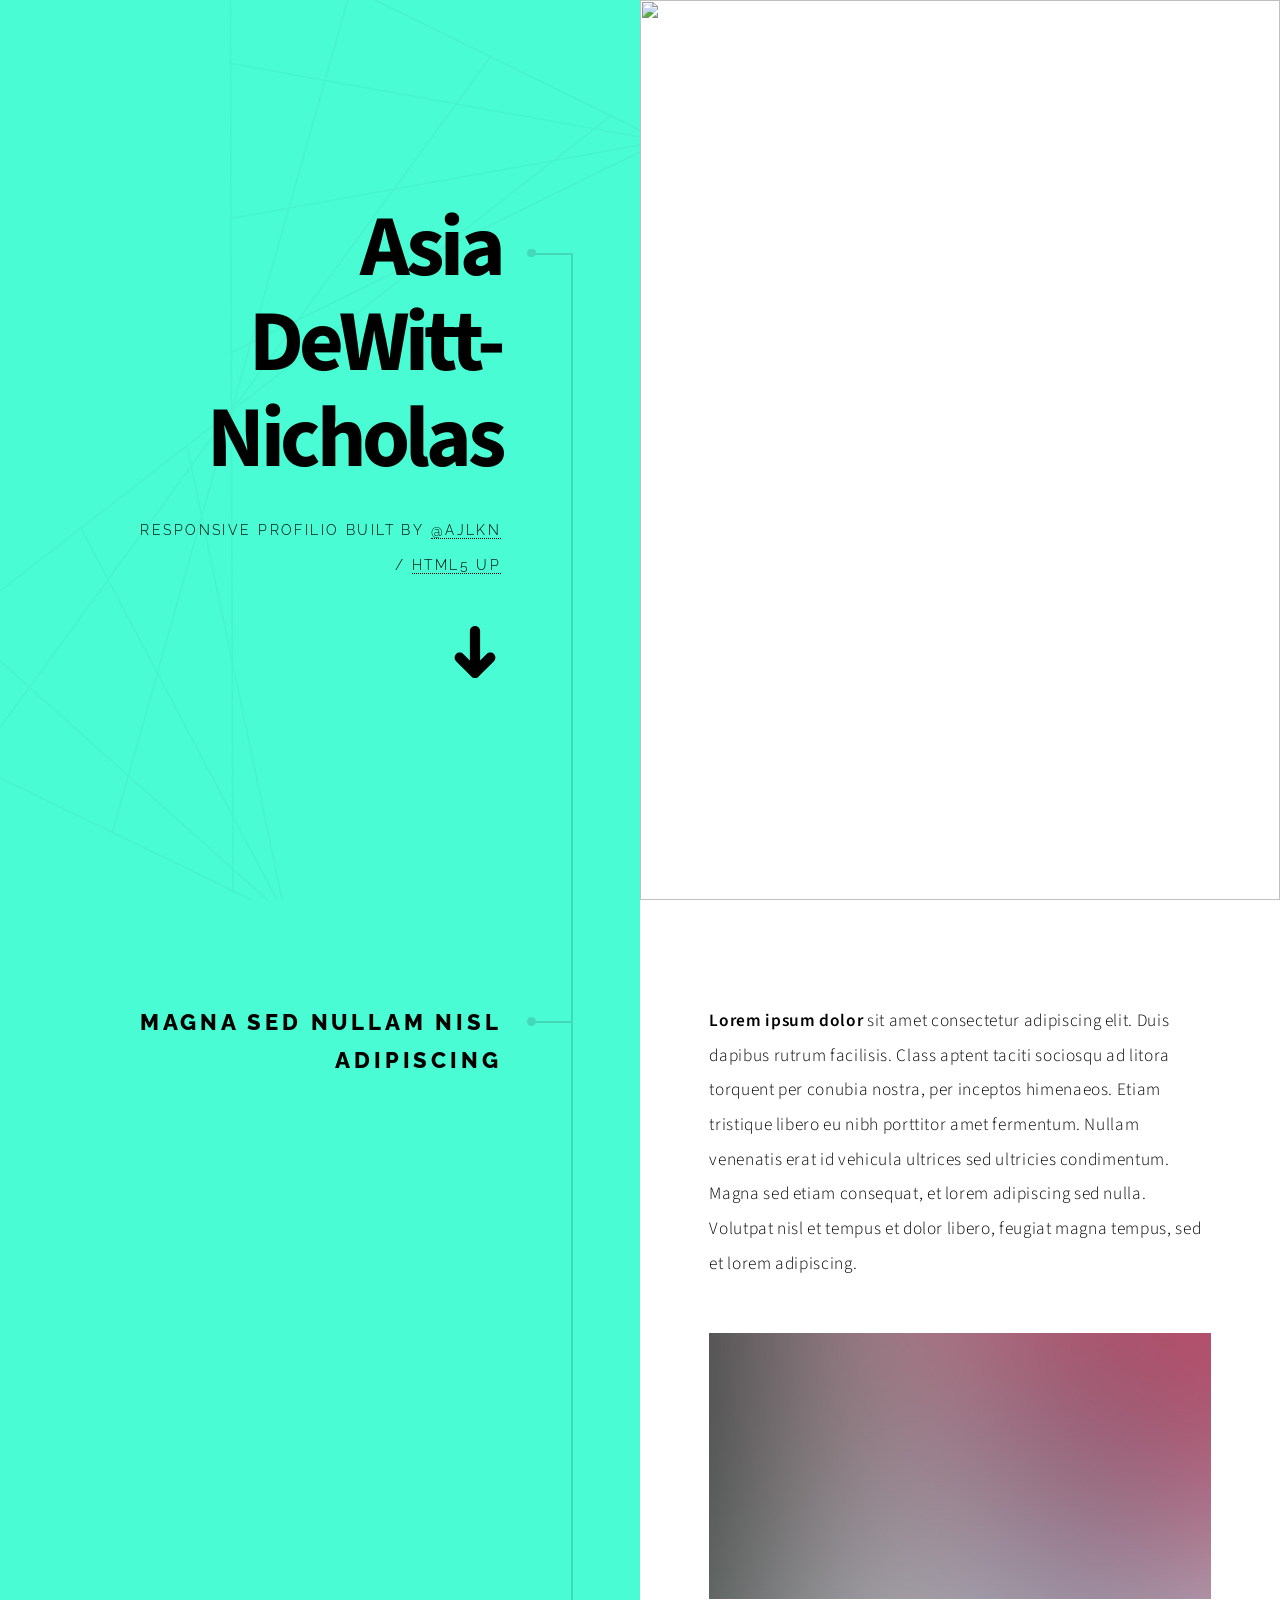
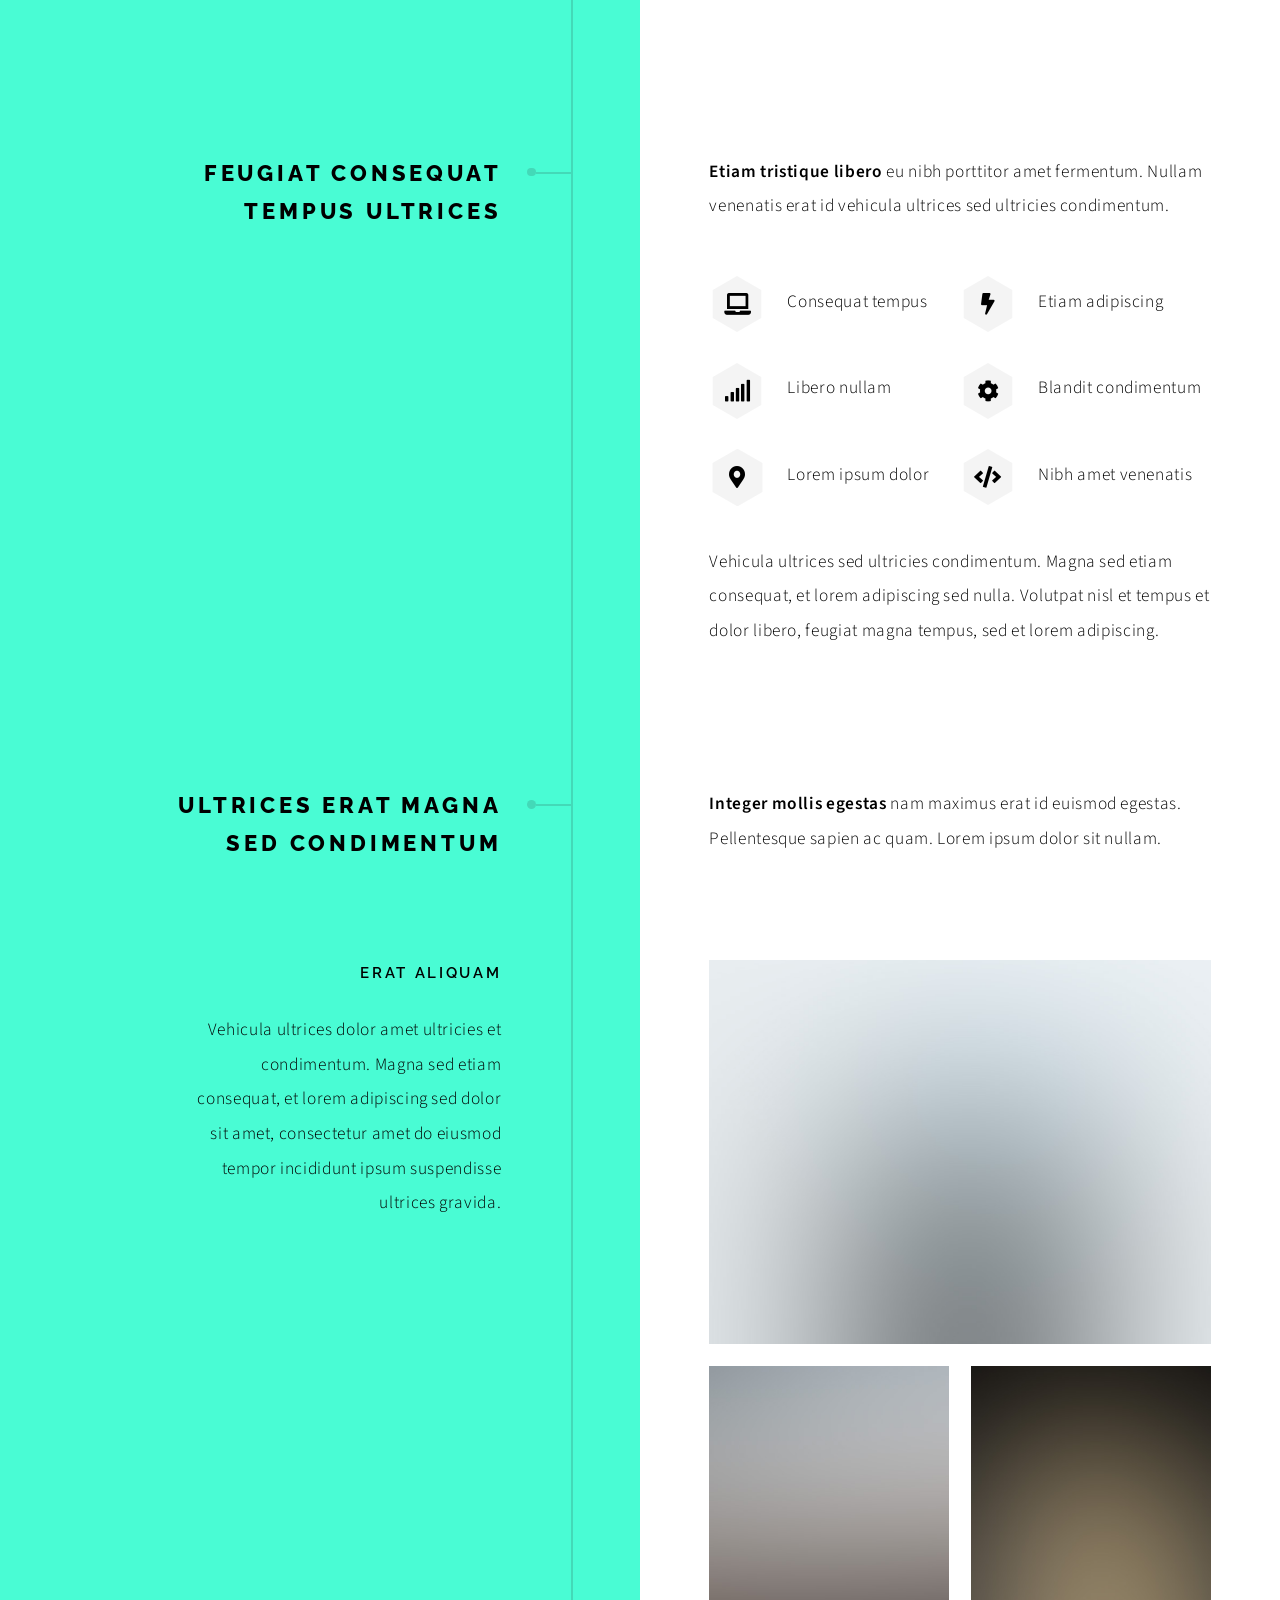
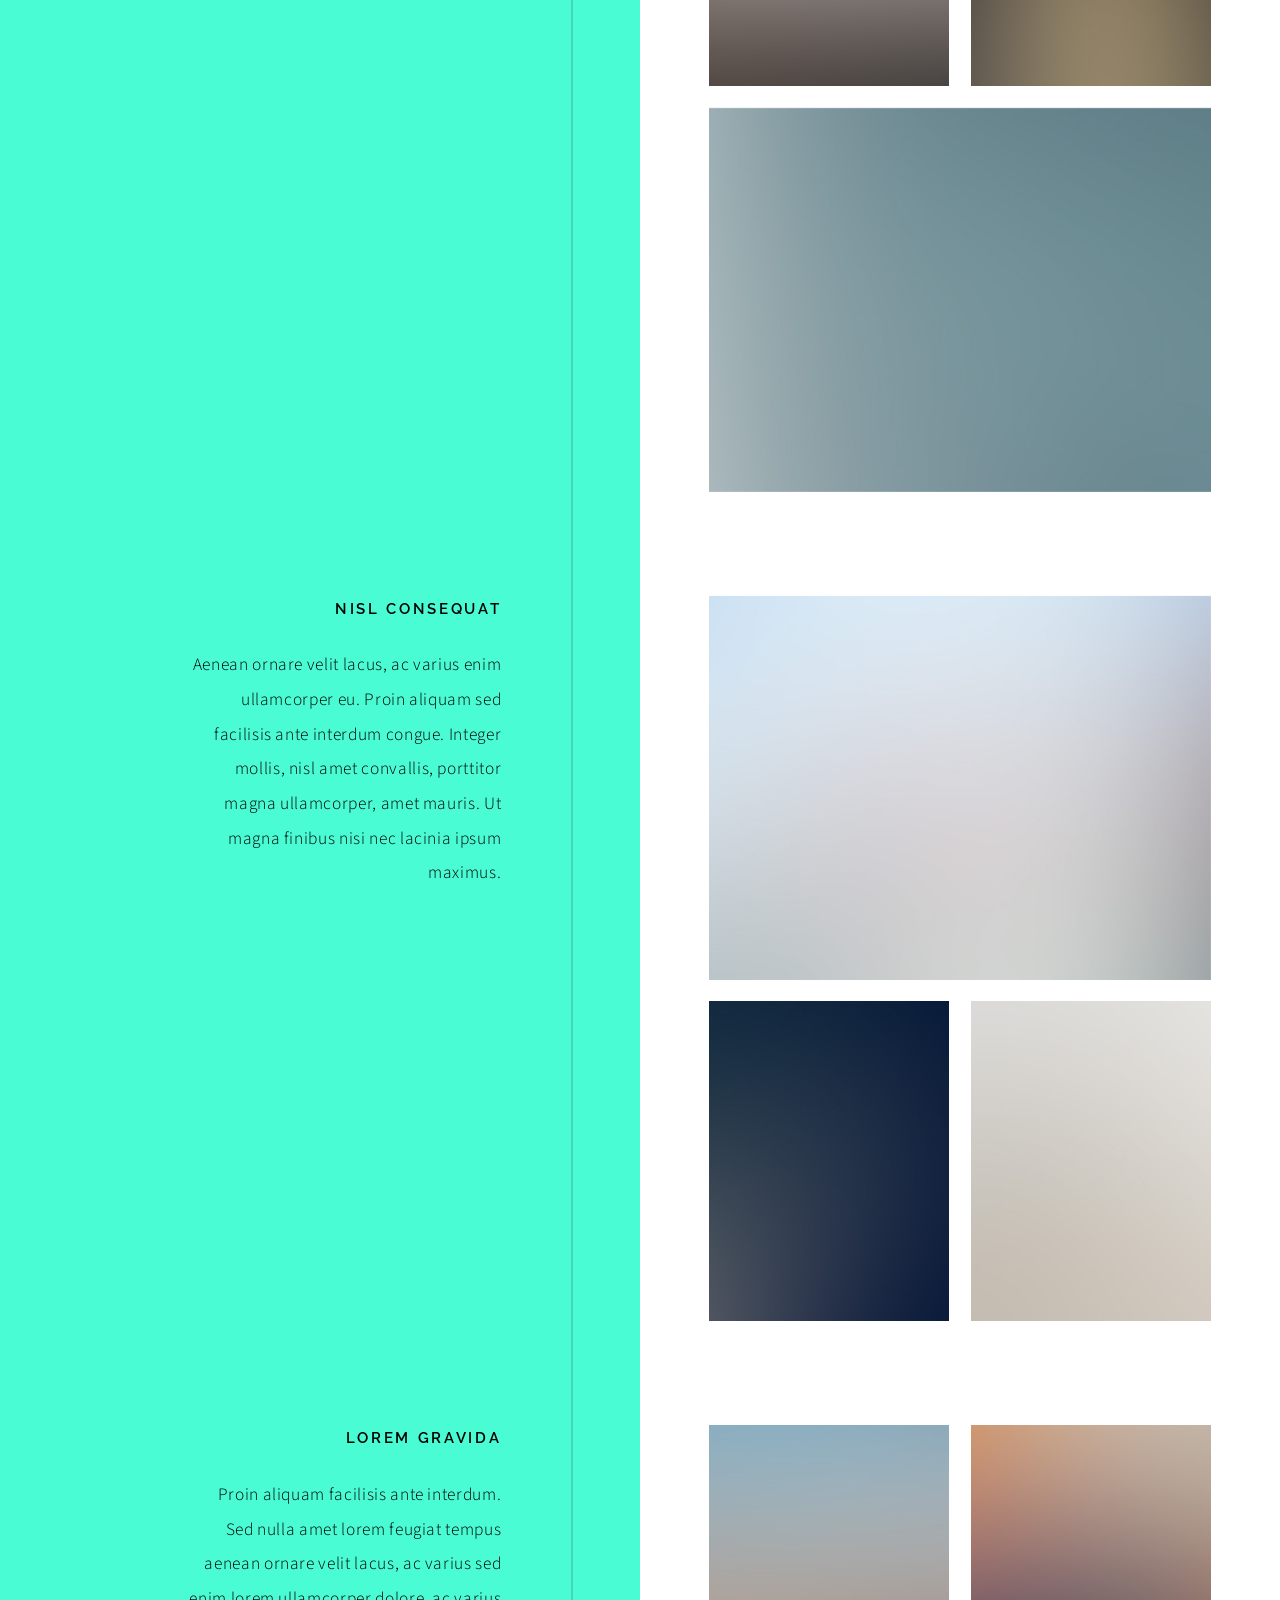
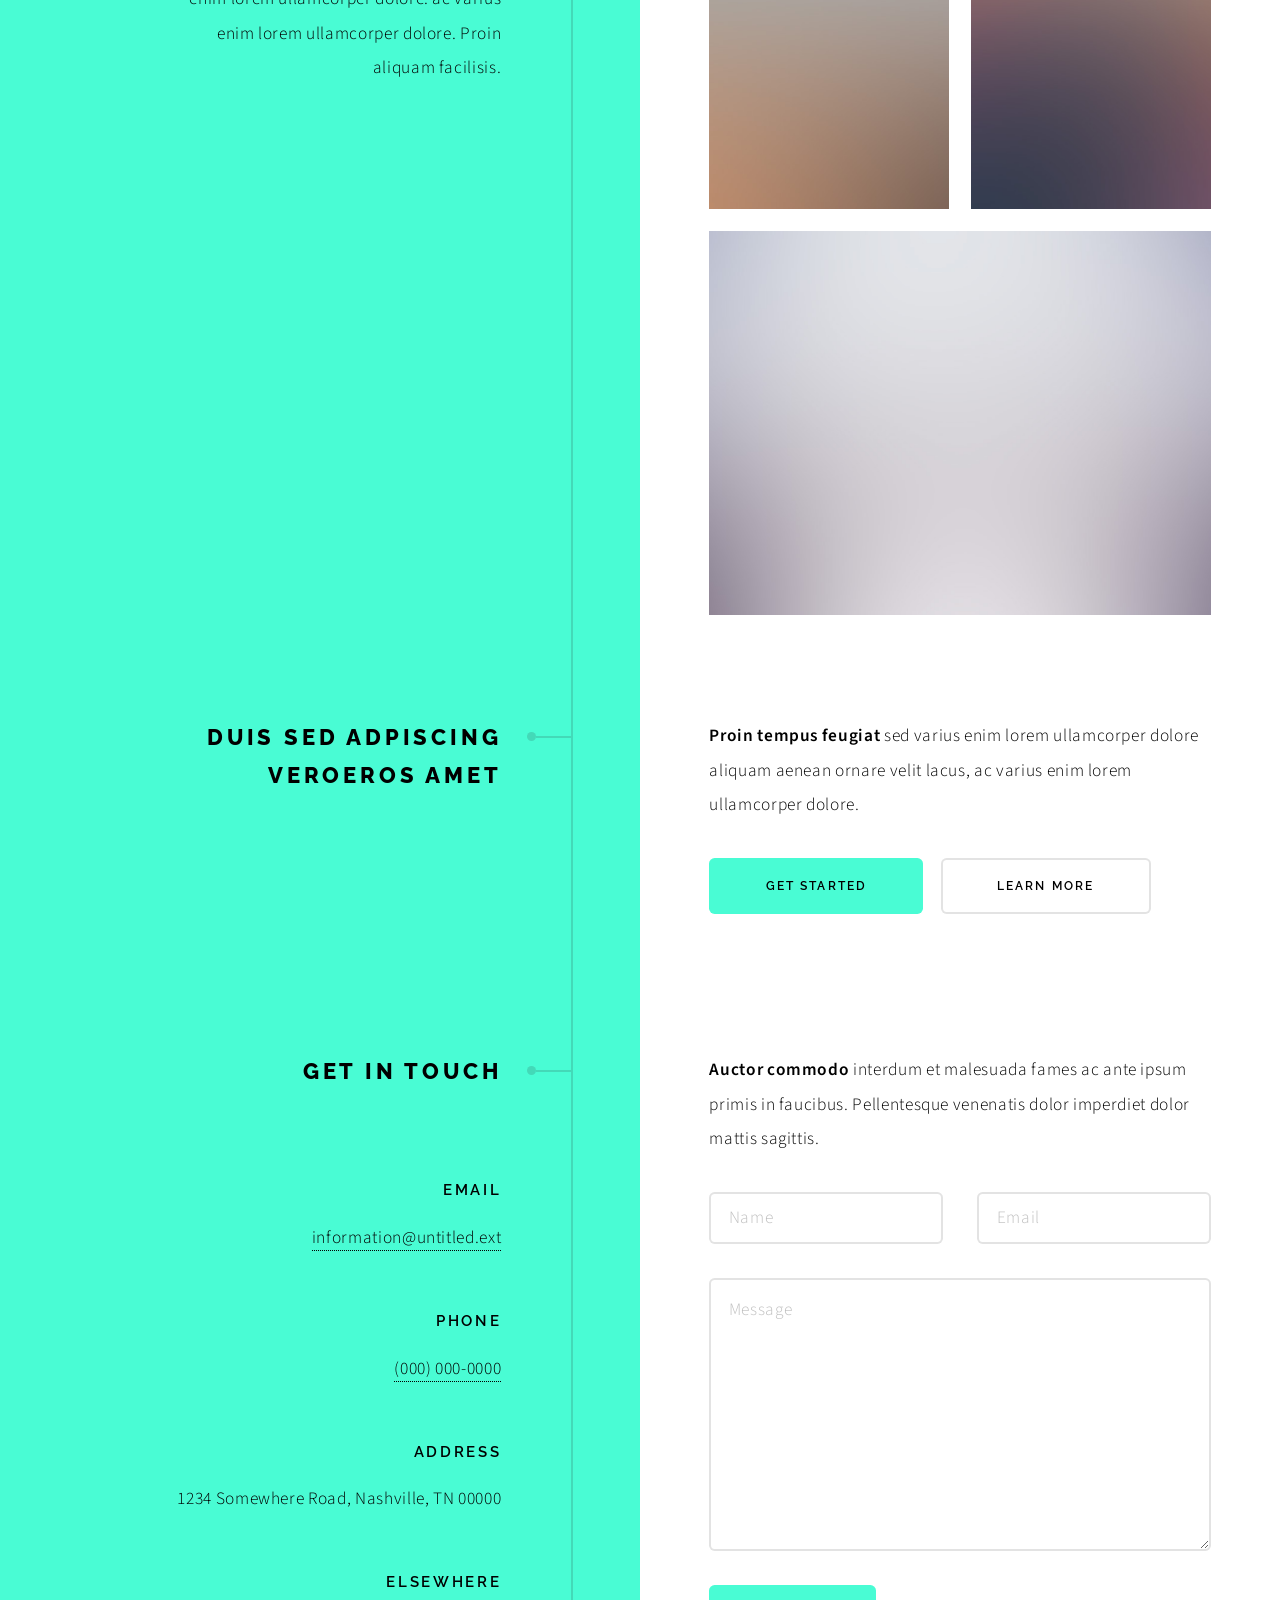
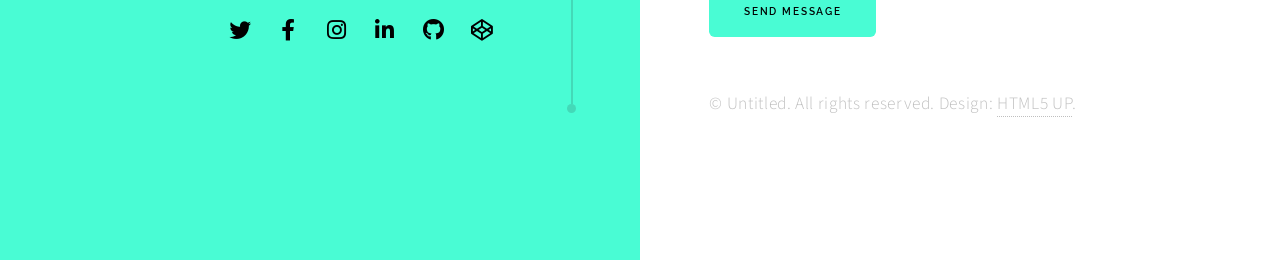
==== commit 1a82a194: "change image and title" ====
--- a/portfolio/index.html
+++ b/portfolio/index.html
@@ -22,13 +22,13 @@
 					<section class="intro">
 						<header>
 							<h1>Asia DeWitt-Nicholas</h1>
-							<p>A free responsive site template designed by <a href="https://twitter.com/ajlkn">@ajlkn</a> / <a href="https://html5up.net">HTML5 UP</a></p>
+							<p>Responsive Profilio built by <a href="https://twitter.com/ajlkn">@ajlkn</a> / <a href="https://html5up.net">HTML5 UP</a></p>
 							<ul class="actions">
 								<li><a href="#first" class="arrow scrolly"><span class="label">Next</span></a></li>
 							</ul>
 						</header>
 						<div class="content">
-							<span class="image fill" data-position="center"><img src="images/pic01.jpg" alt="" /></span>
+							<span class="image fill" data-position="center"><img src="philly.jpg" alt="" /></span>
 						</div>
 					</section>
 
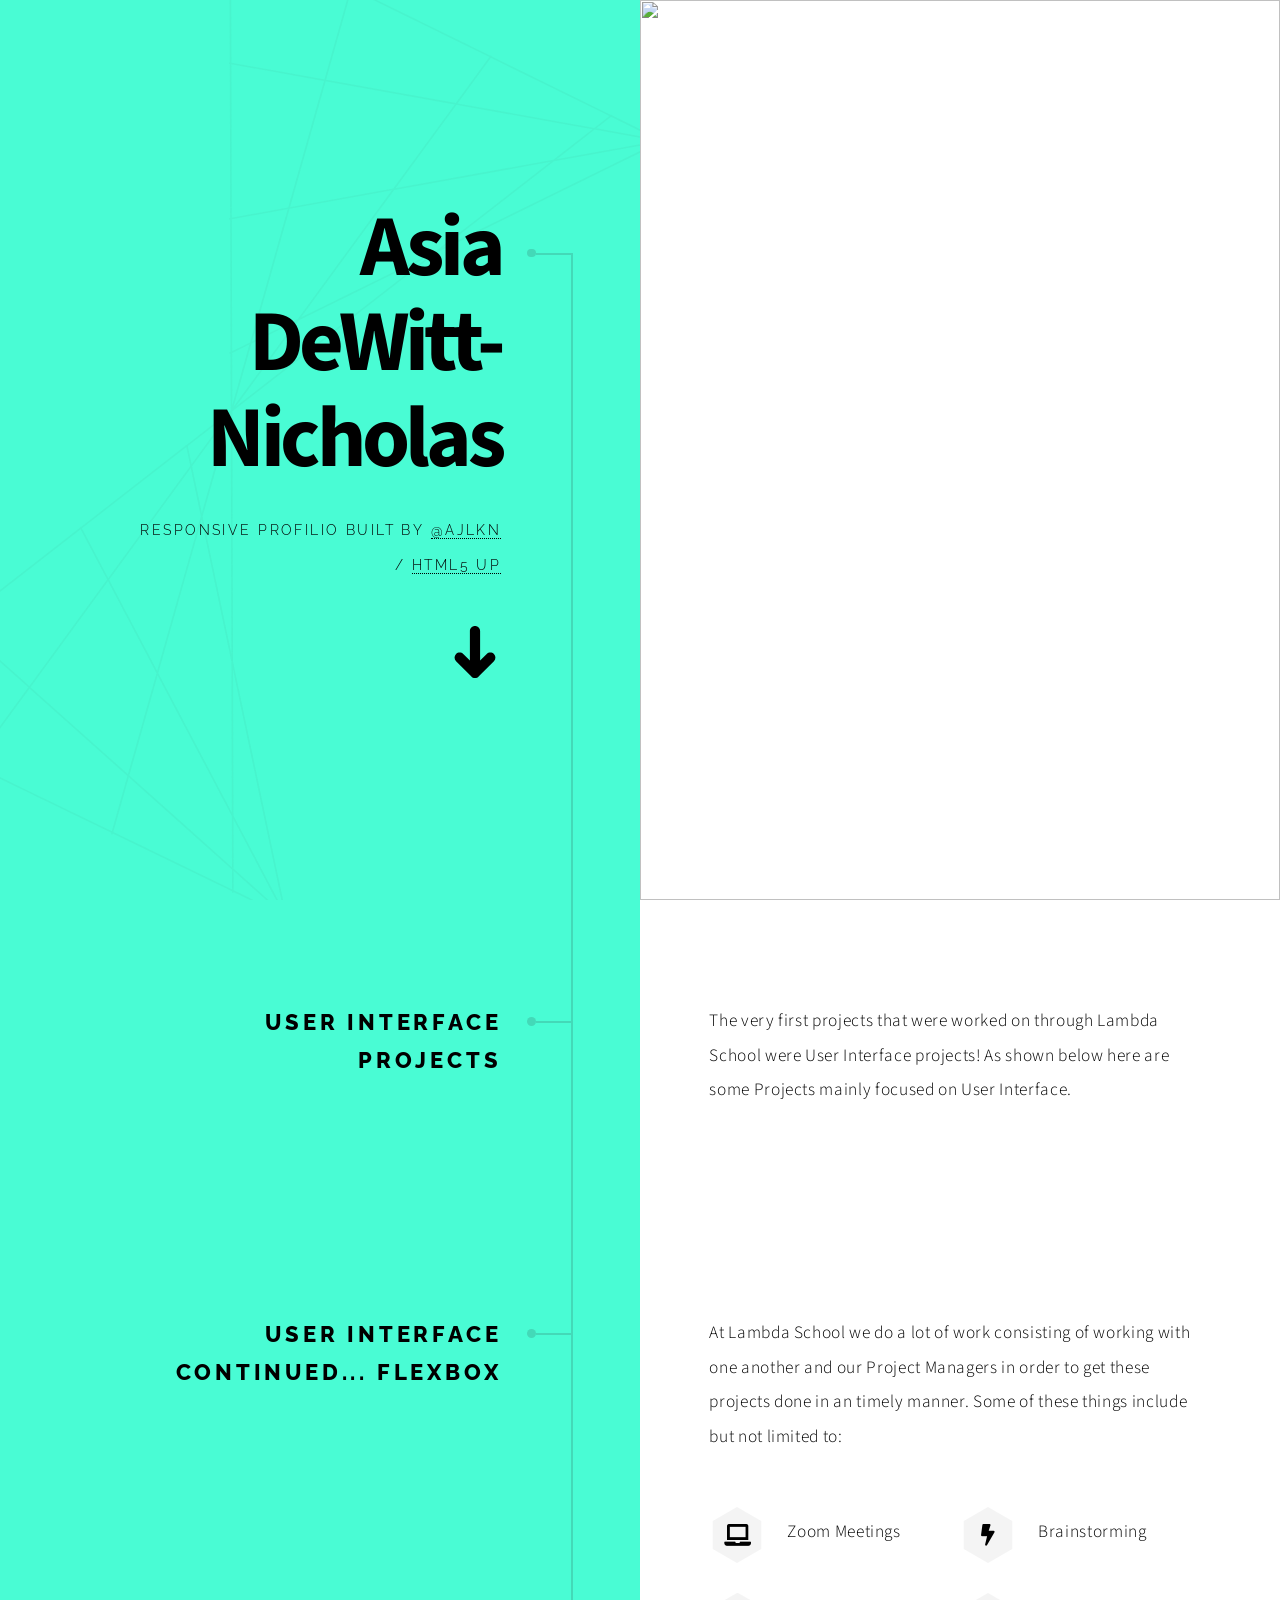
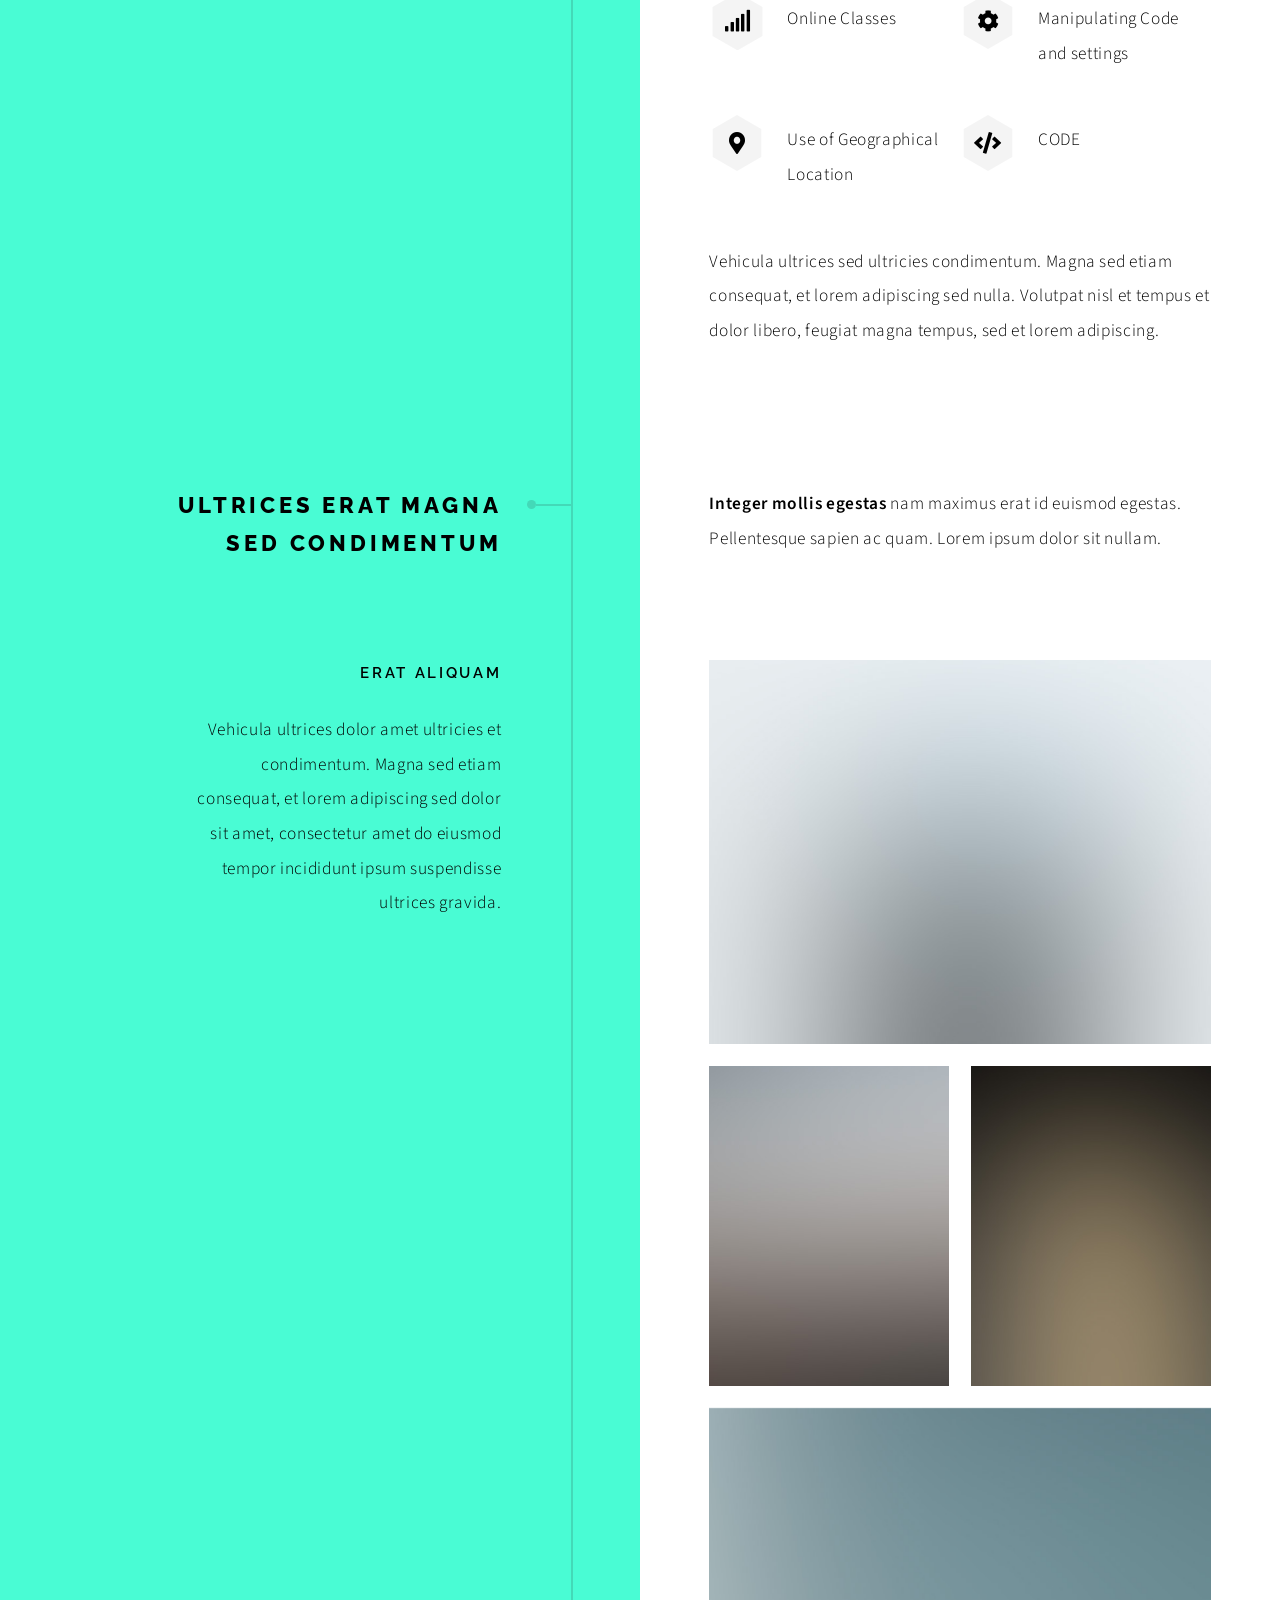
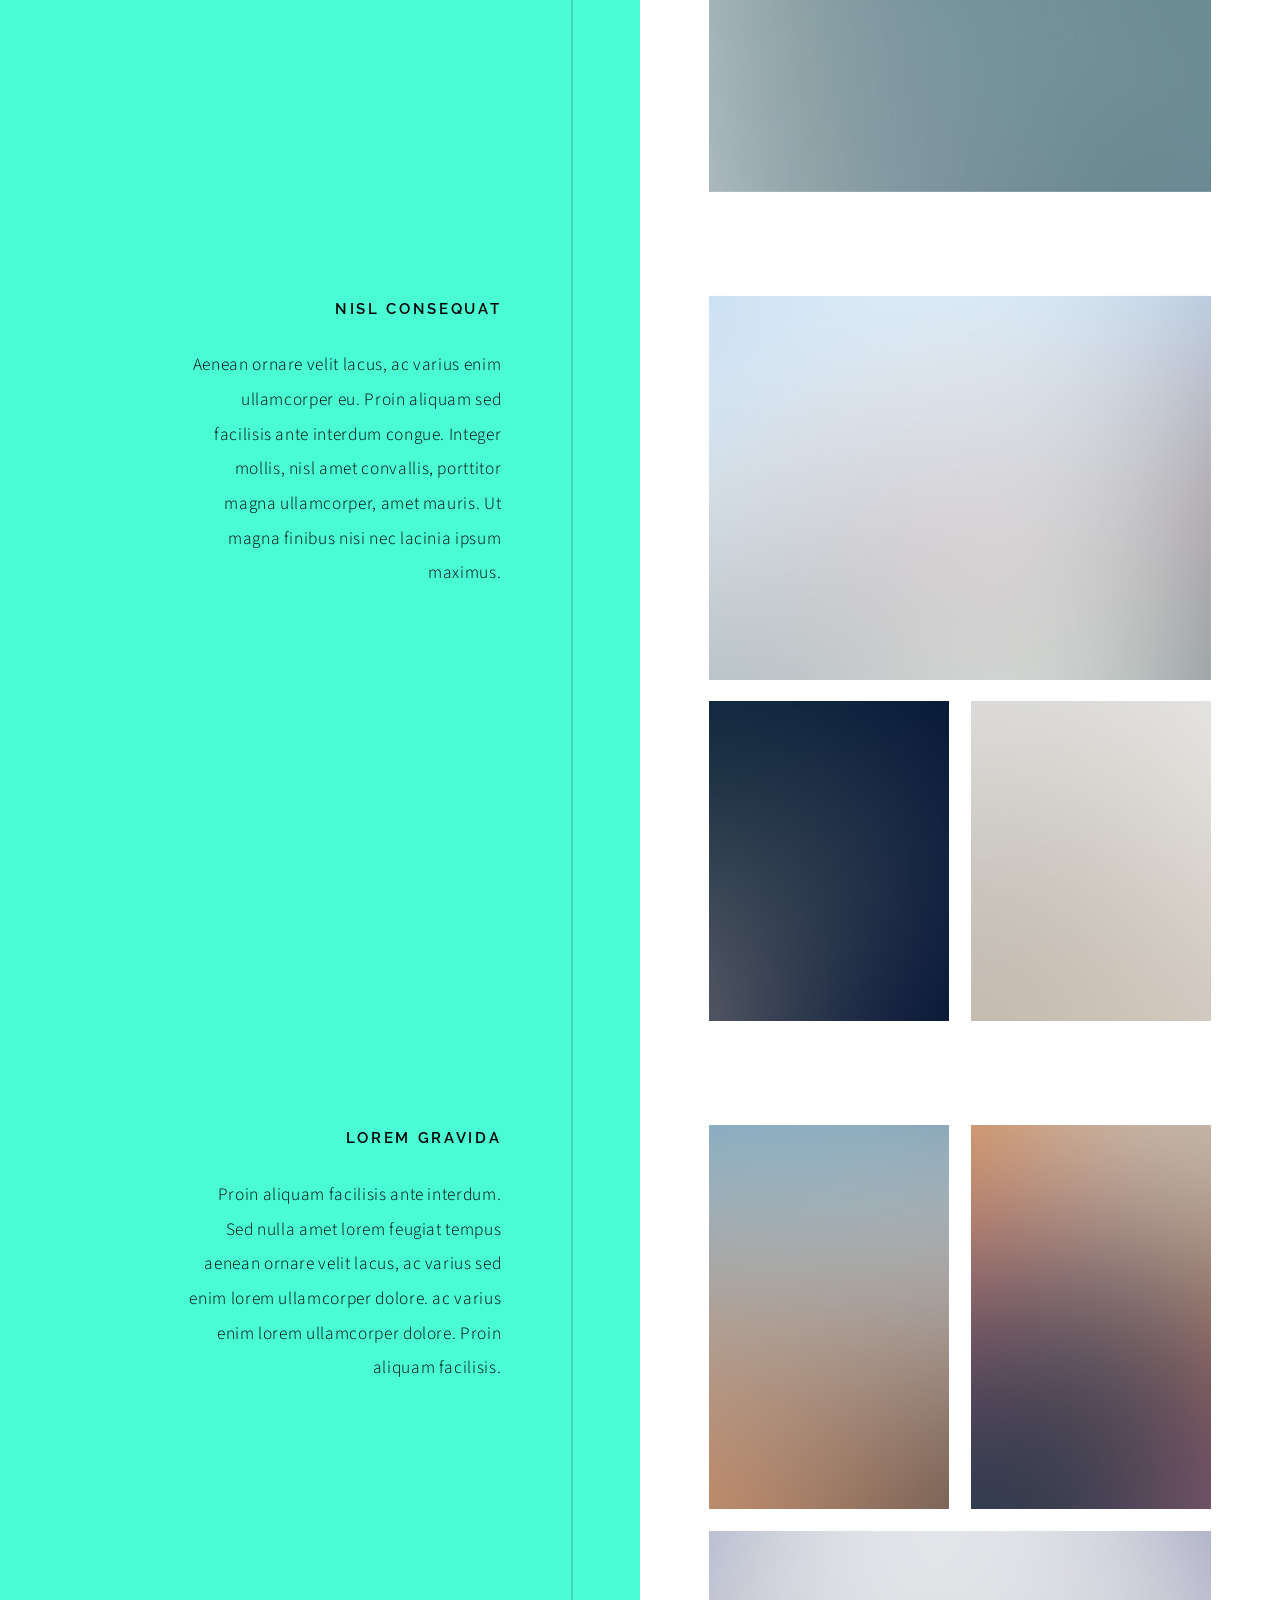
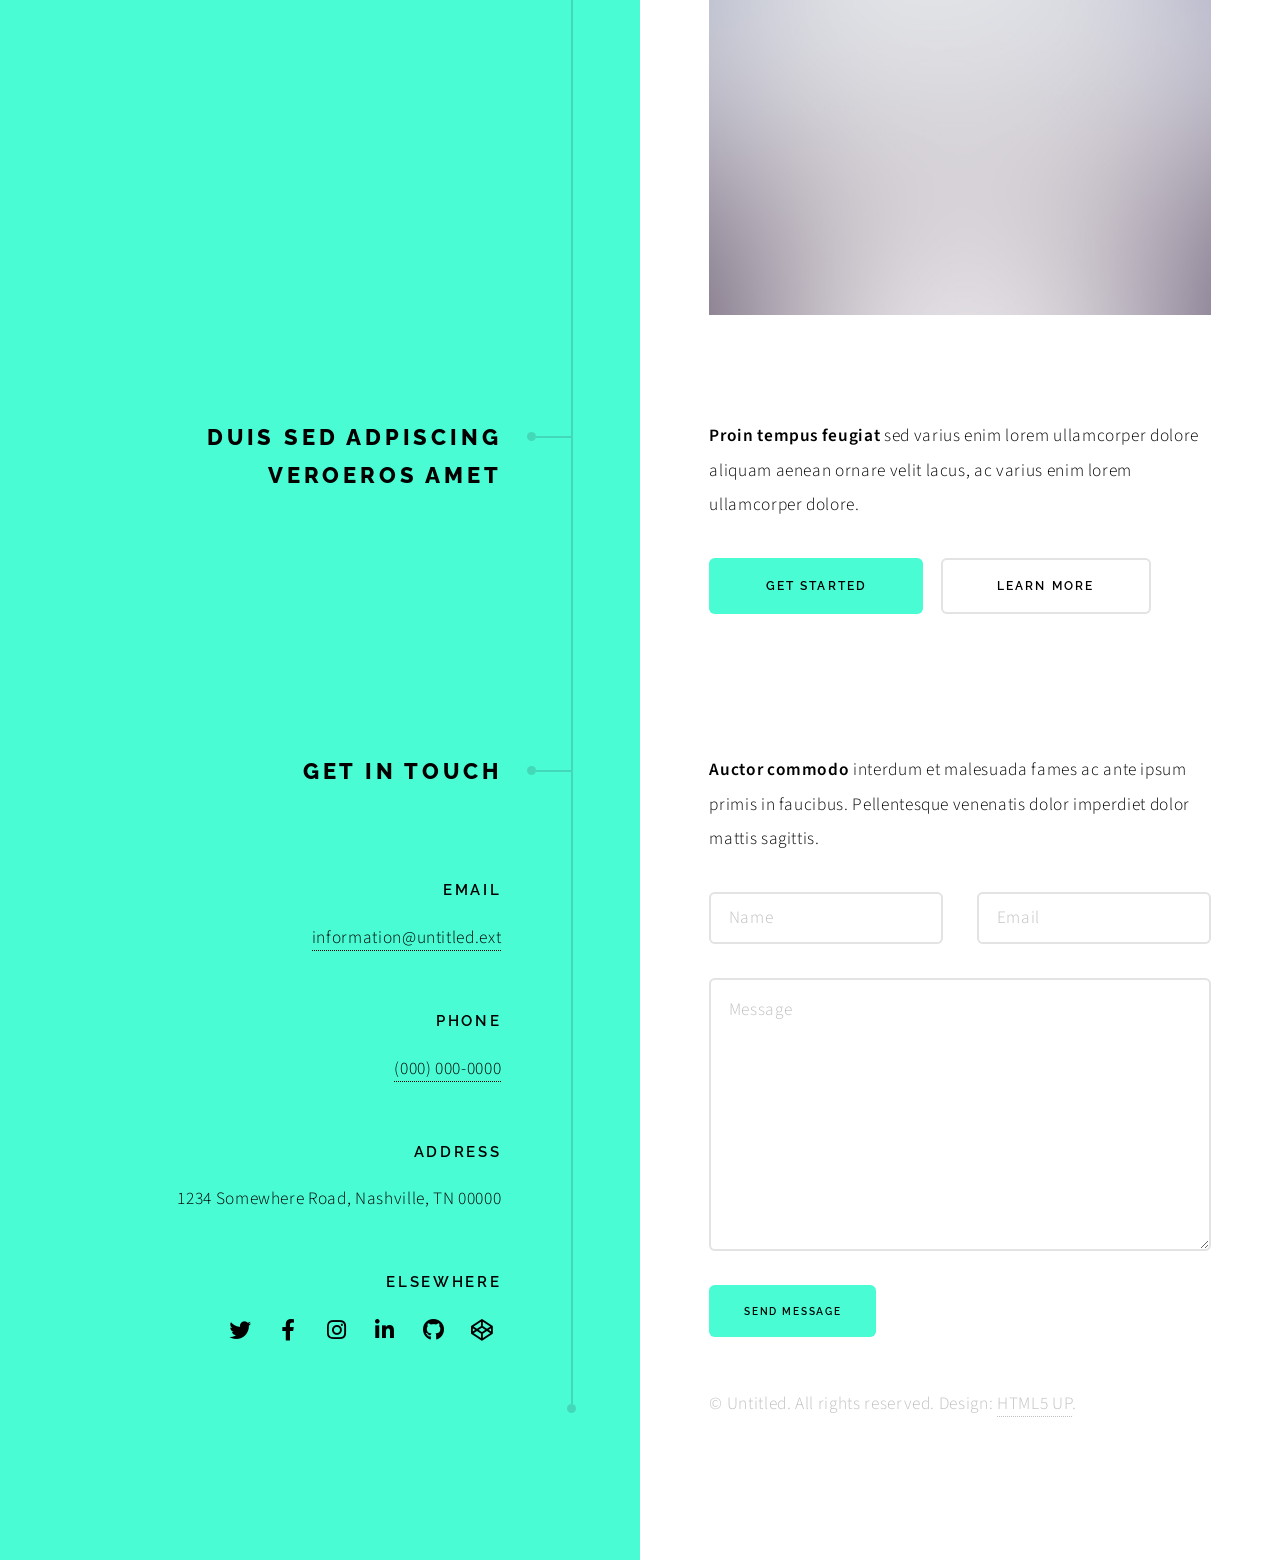
==== commit 653b245e: "html about projects" ====
--- a/portfolio/index.html
+++ b/portfolio/index.html
@@ -28,35 +28,36 @@
 							</ul>
 						</header>
 						<div class="content">
-							<span class="image fill" data-position="center"><img src="philly.jpg" alt="" /></span>
+							<span class="image fill" data-position="center"><img src="asia.png" alt="" /></span>
 						</div>
 					</section>
 
 				<!-- Section -->
 					<section id="first">
 						<header>
-							<h2>Magna sed nullam nisl adipiscing</h2>
-						</header>
-						<div class="content">
-							<p><strong>Lorem ipsum dolor</strong> sit amet consectetur adipiscing elit. Duis dapibus rutrum facilisis. Class aptent taciti sociosqu ad litora torquent per conubia nostra, per inceptos himenaeos. Etiam tristique libero eu nibh porttitor amet fermentum. Nullam venenatis erat id vehicula ultrices sed ultricies condimentum. Magna sed etiam consequat, et lorem adipiscing sed nulla. Volutpat nisl et tempus et dolor libero, feugiat magna tempus, sed et lorem adipiscing.</p>
-							<span class="image main"><img src="images/pic02.jpg" alt="" /></span>
+							<h2>User Interface Projects</h2>
+						</header>
+						<div class="content">
+							<p> The very first projects that were worked on through Lambda School were User Interface projects! As shown below here are some Projects mainly focused on User Interface.</p>
+							<span class="image main"><img src="ui3.png" alt="" /></span>
+							
 						</div>
 					</section>
 
 				<!-- Section -->
 					<section>
 						<header>
-							<h2>Feugiat consequat tempus ultrices</h2>
-						</header>
-						<div class="content">
-							<p><strong>Etiam tristique libero</strong> eu nibh porttitor amet fermentum. Nullam venenatis erat id vehicula ultrices sed ultricies condimentum.</p>
+							<h2>User Interface Continued... Flexbox</h2>
+						</header>
+						<div class="content">
+							<p>At Lambda School we do a lot of work consisting of working with one another and our Project Managers in order to get these projects done in an timely manner. Some of these things include but not limited to:</p>
 							<ul class="feature-icons">
-								<li class="icon solid fa-laptop">Consequat tempus</li>
-								<li class="icon solid fa-bolt">Etiam adipiscing</li>
-								<li class="icon solid fa-signal">Libero nullam</li>
-								<li class="icon solid fa-cog">Blandit condimentum</li>
-								<li class="icon solid fa-map-marker-alt">Lorem ipsum dolor</li>
-								<li class="icon solid fa-code">Nibh amet venenatis</li>
+								<li class="icon solid fa-laptop">Zoom Meetings</li>
+								<li class="icon solid fa-bolt">Brainstorming</li>
+								<li class="icon solid fa-signal">Online Classes</li>
+								<li class="icon solid fa-cog">Manipulating Code and settings</li>
+								<li class="icon solid fa-map-marker-alt">Use of Geographical Location</li>
+								<li class="icon solid fa-code">CODE</li>
 							</ul>
 							<p>Vehicula ultrices sed ultricies condimentum. Magna sed etiam consequat, et lorem adipiscing sed nulla. Volutpat nisl et tempus et dolor libero, feugiat magna tempus, sed et lorem adipiscing.</p>
 						</div>
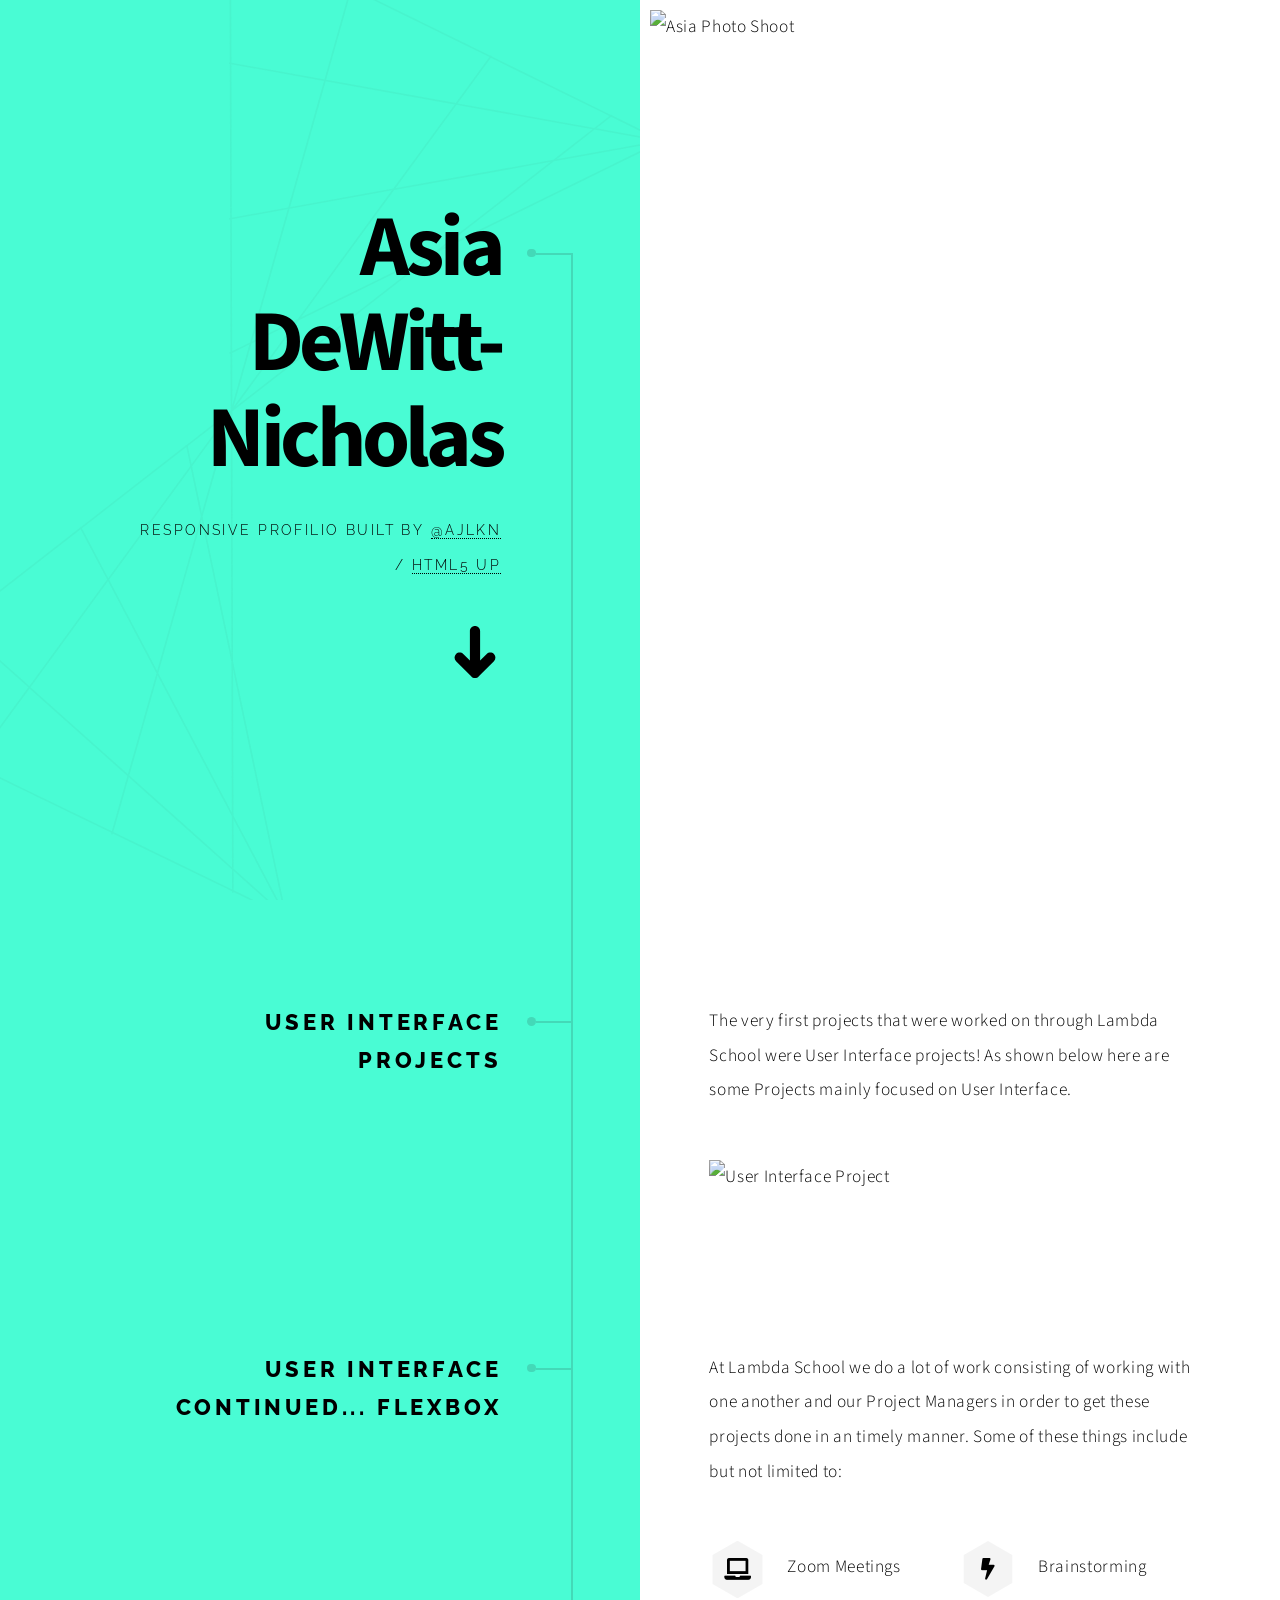
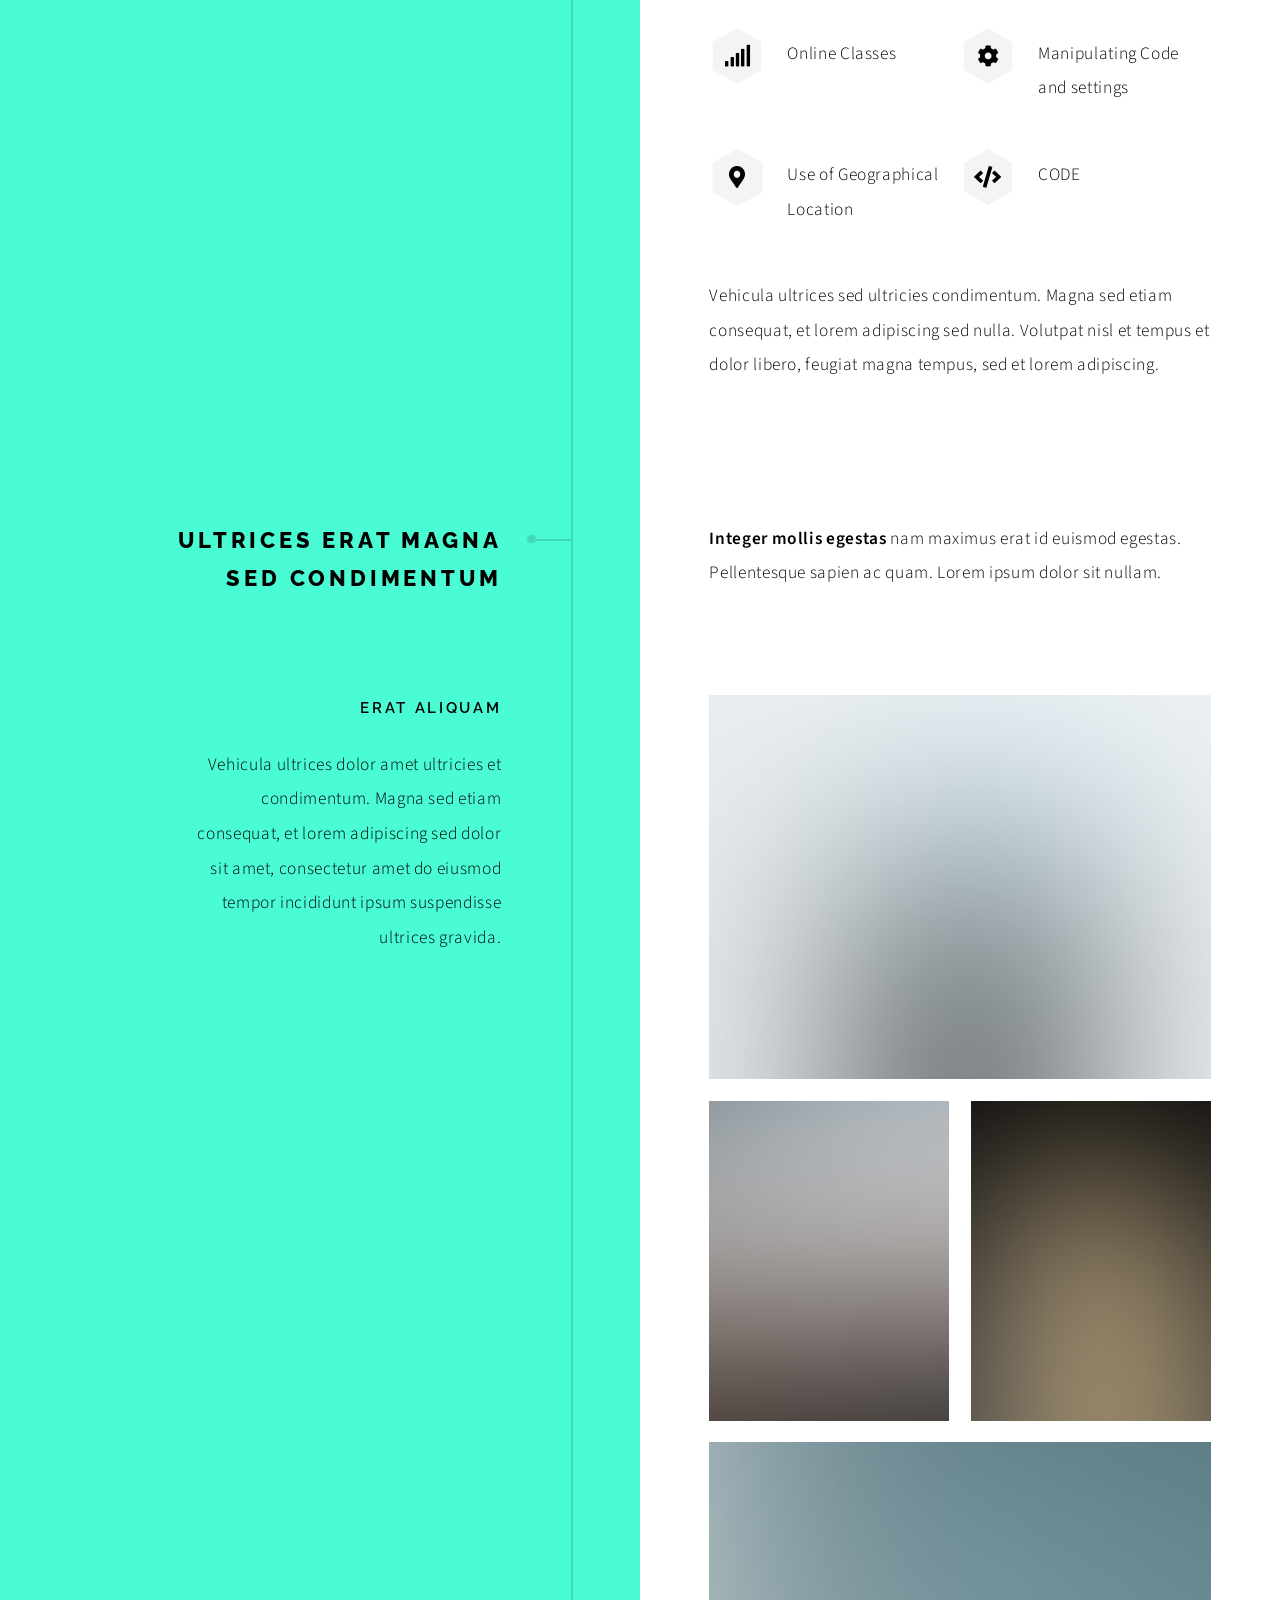
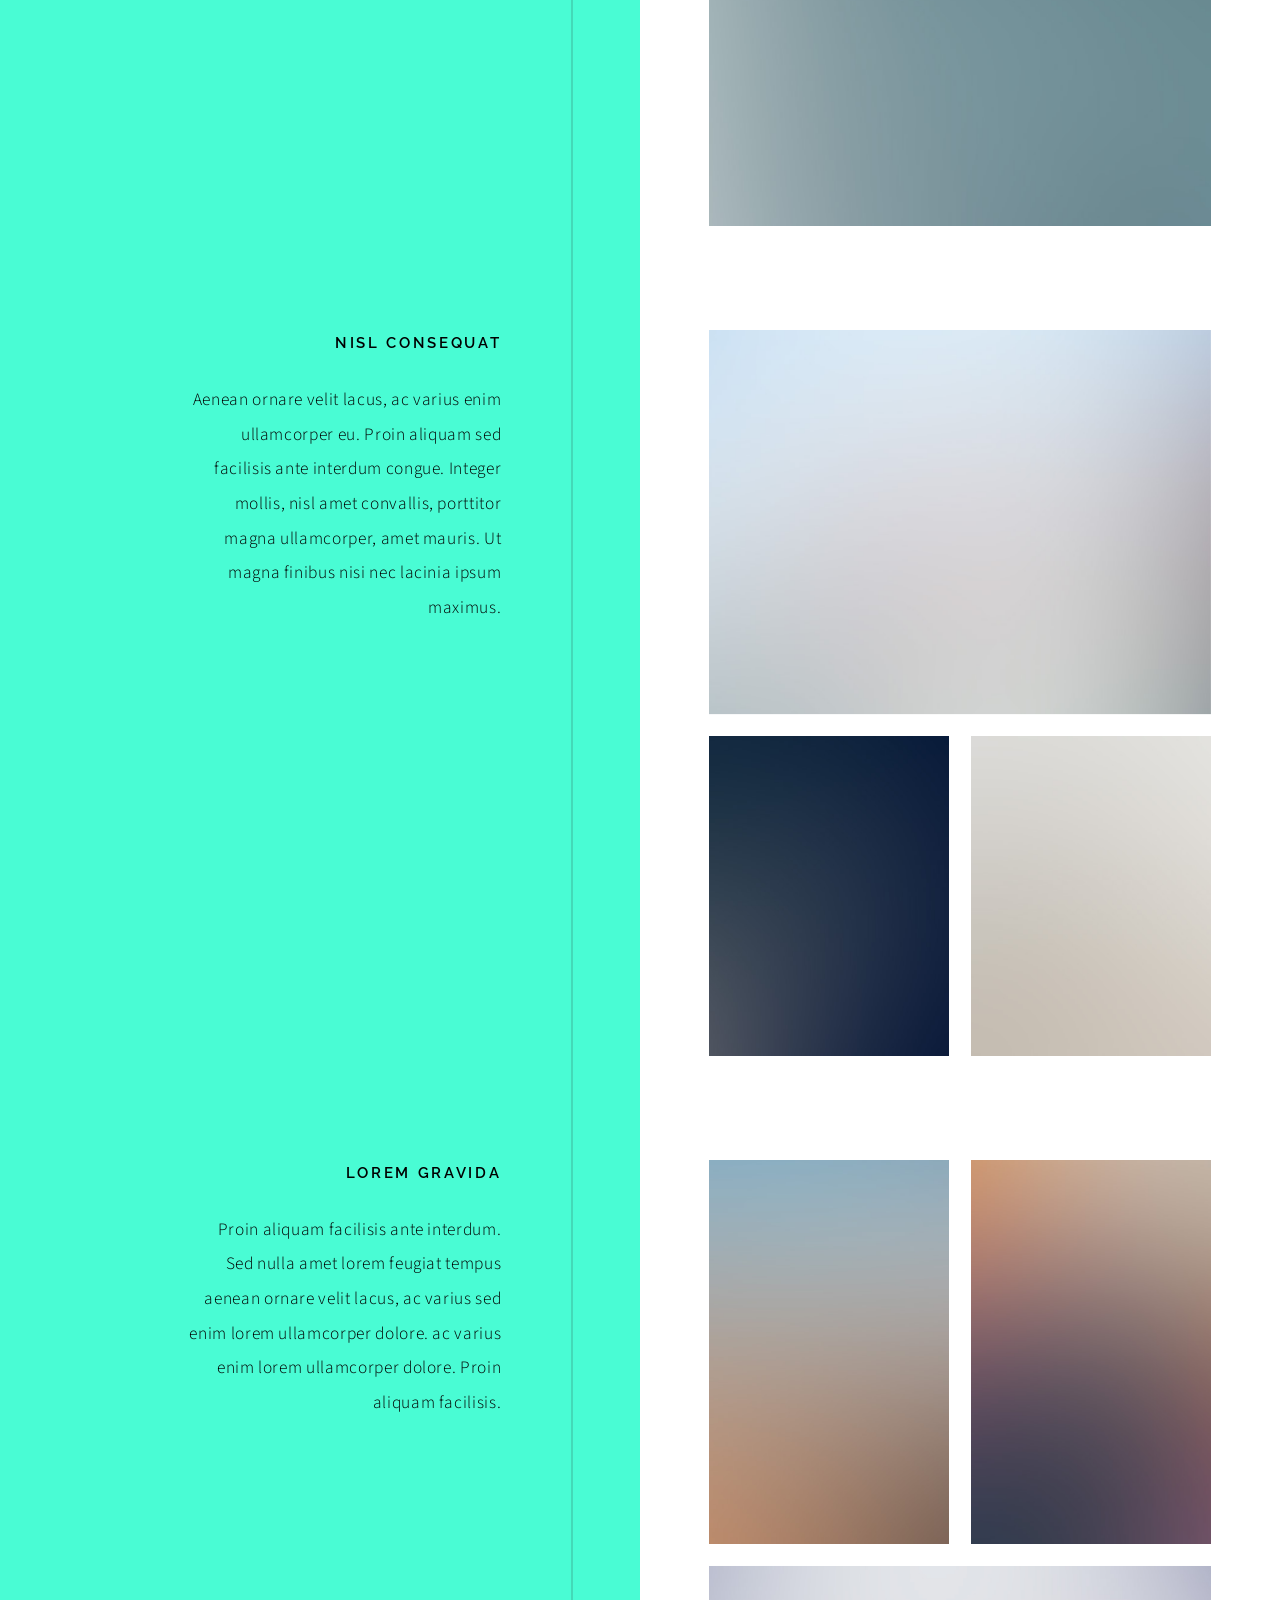
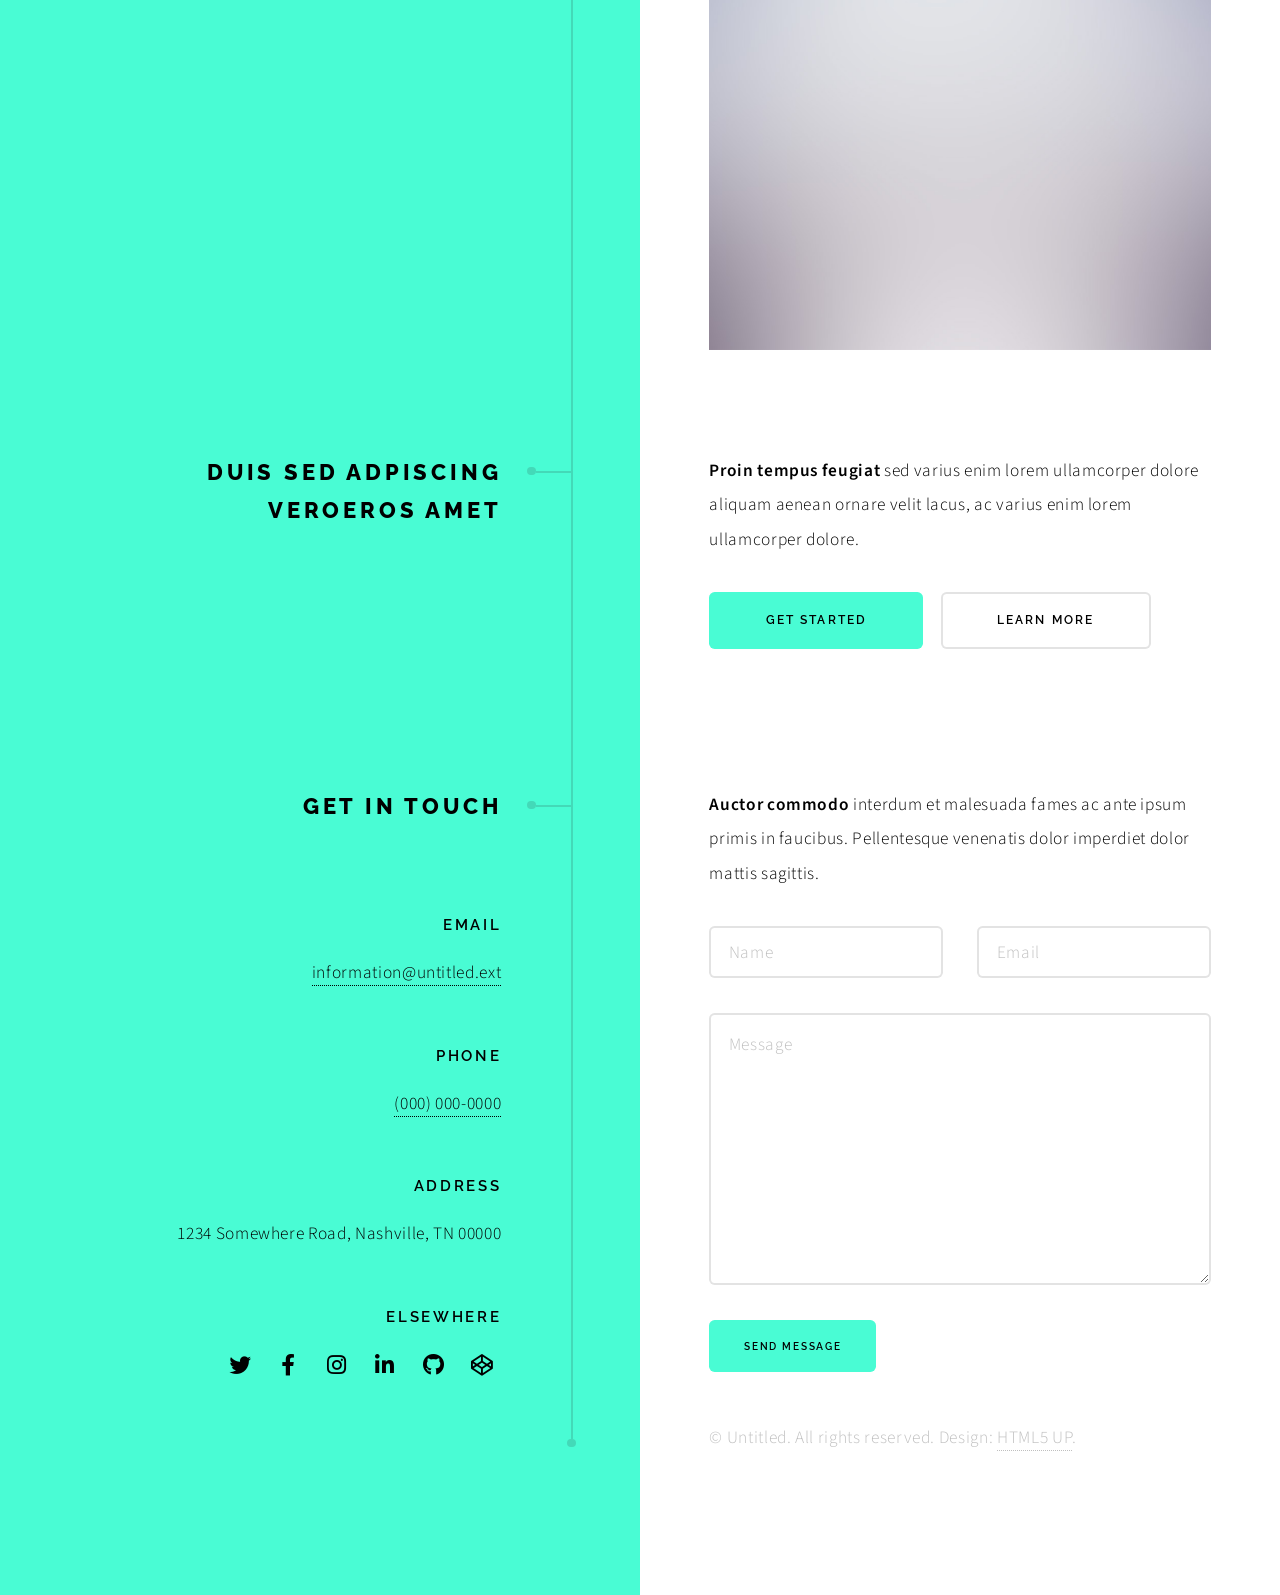
==== commit f2cc35ef: "added img and html" ====
--- a/portfolio/index.html
+++ b/portfolio/index.html
@@ -28,7 +28,14 @@
 							</ul>
 						</header>
 						<div class="content">
-							<span class="image fill" data-position="center"><img src="asia.png" alt="" /></span>
+							<span class="image fill" data-position="center"><!-- Codes by HTML.am -->
+
+								
+								
+								
+								<!-- HTML Code -->
+								<img src="https://pbs.twimg.com/profile_images/1087903168099438593/xSE6ogiX_400x400.jpg" alt="Asia Photo Shoot" class="GeneratedImage">
+								</span>
 						</div>
 					</section>
 
@@ -39,7 +46,8 @@
 						</header>
 						<div class="content">
 							<p> The very first projects that were worked on through Lambda School were User Interface projects! As shown below here are some Projects mainly focused on User Interface.</p>
-							<span class="image main"><img src="ui3.png" alt="" /></span>
+							<span class="image main"><img src="http://jasheletillman.me/projectscreenshots/sweeteats.png" alt="User Interface Project" class="GeneratedImage2">
+							</span>
 							
 						</div>
 					</section>
--- a/portfolio/assets/css/main.css
+++ b/portfolio/assets/css/main.css
@@ -1,10 +1,10 @@
 @import url(fontawesome-all.min.css);
 @import url("https://fonts.googleapis.com/css?family=Source+Sans+Pro:300,600,700,300i,600i,700i|Raleway:600,800");
 
-/*
-	Paradigm Shift by HTML5 UP
-	html5up.net | @ajlkn
-	Free for personal and commercial use under the CCA 3.0 license (html5up.net/license)
+/*
+	Paradigm Shift by HTML5 UP
+	html5up.net | @ajlkn
+	Free for personal and commercial use under the CCA 3.0 license (html5up.net/license)
 */
 
 html, body, div, span, applet, object,
@@ -3879,4 +3879,20 @@
 			padding: 4rem;
 		}
 
-	}+	}
+
+	img.GeneratedImage {
+		width: 100px;
+		height: 200px;
+		margin: 10px;
+		}
+
+
+
+		
+
+
+}
+
+
+
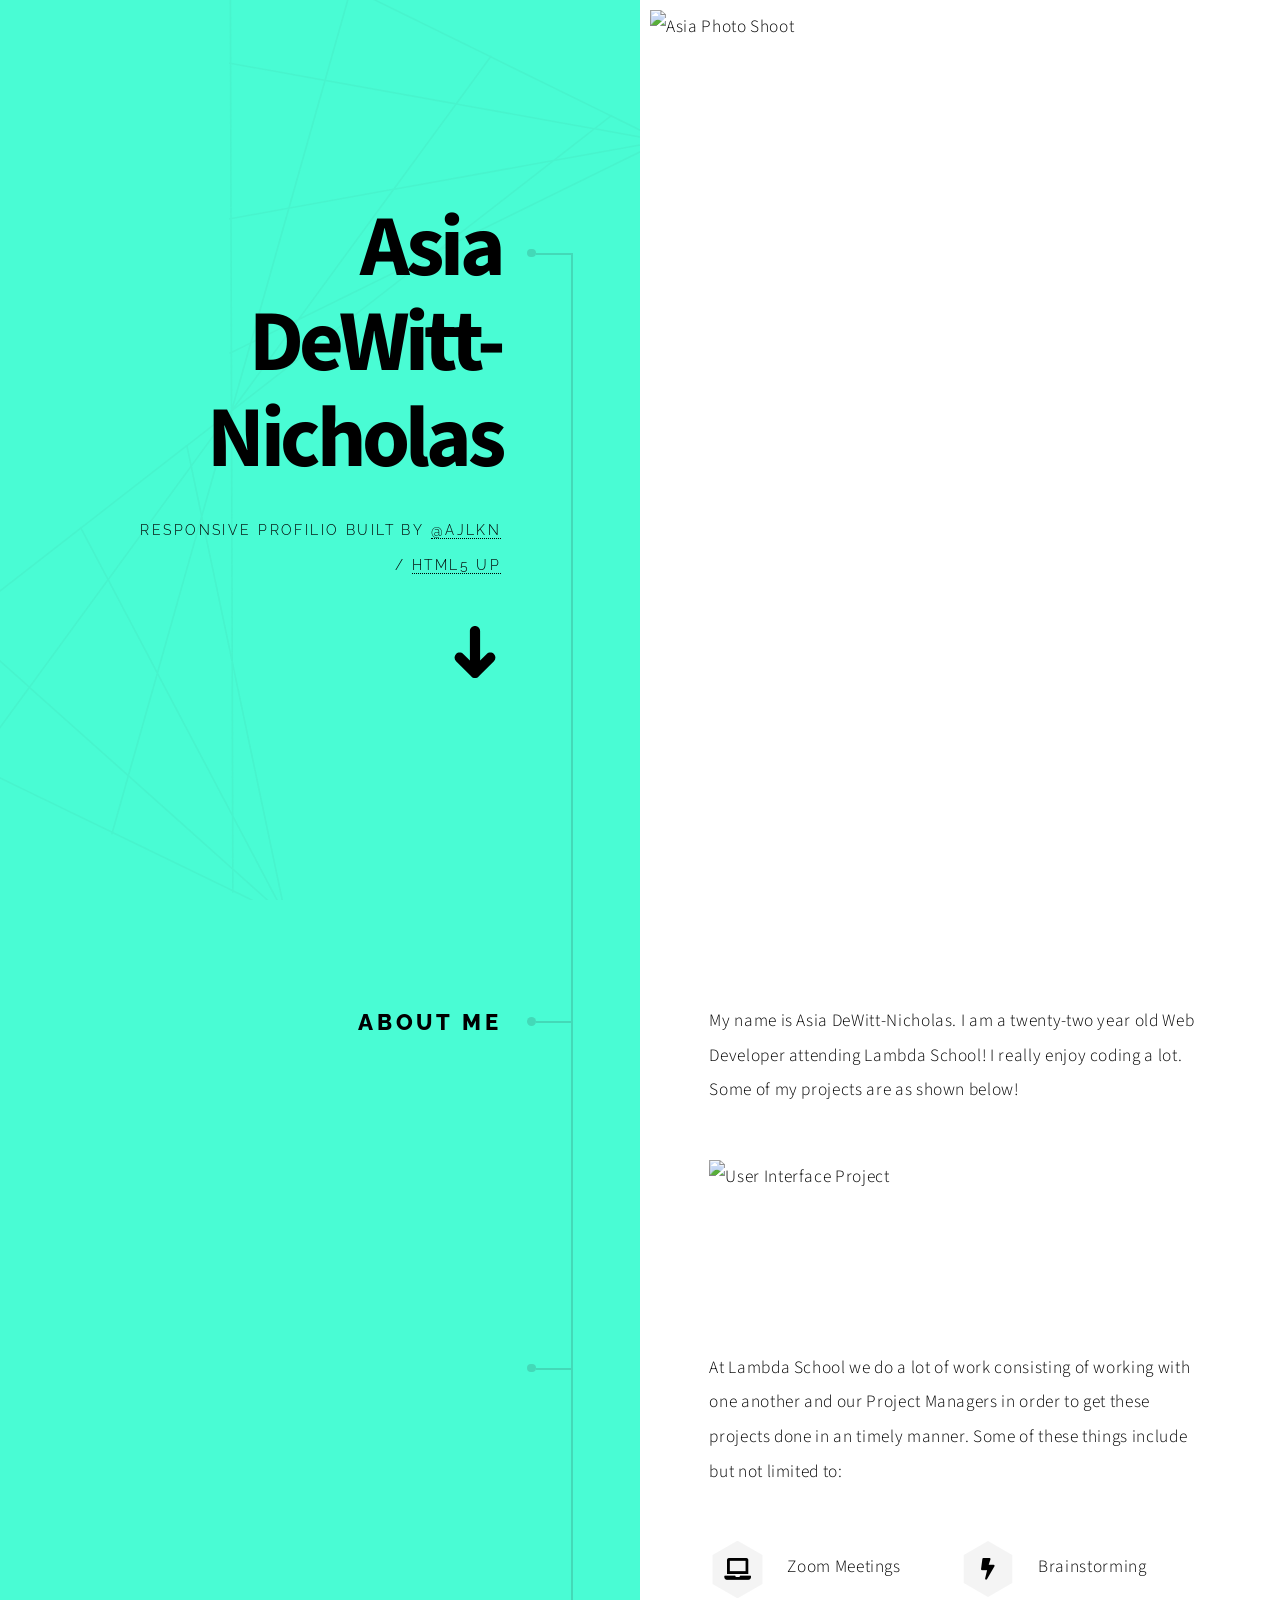
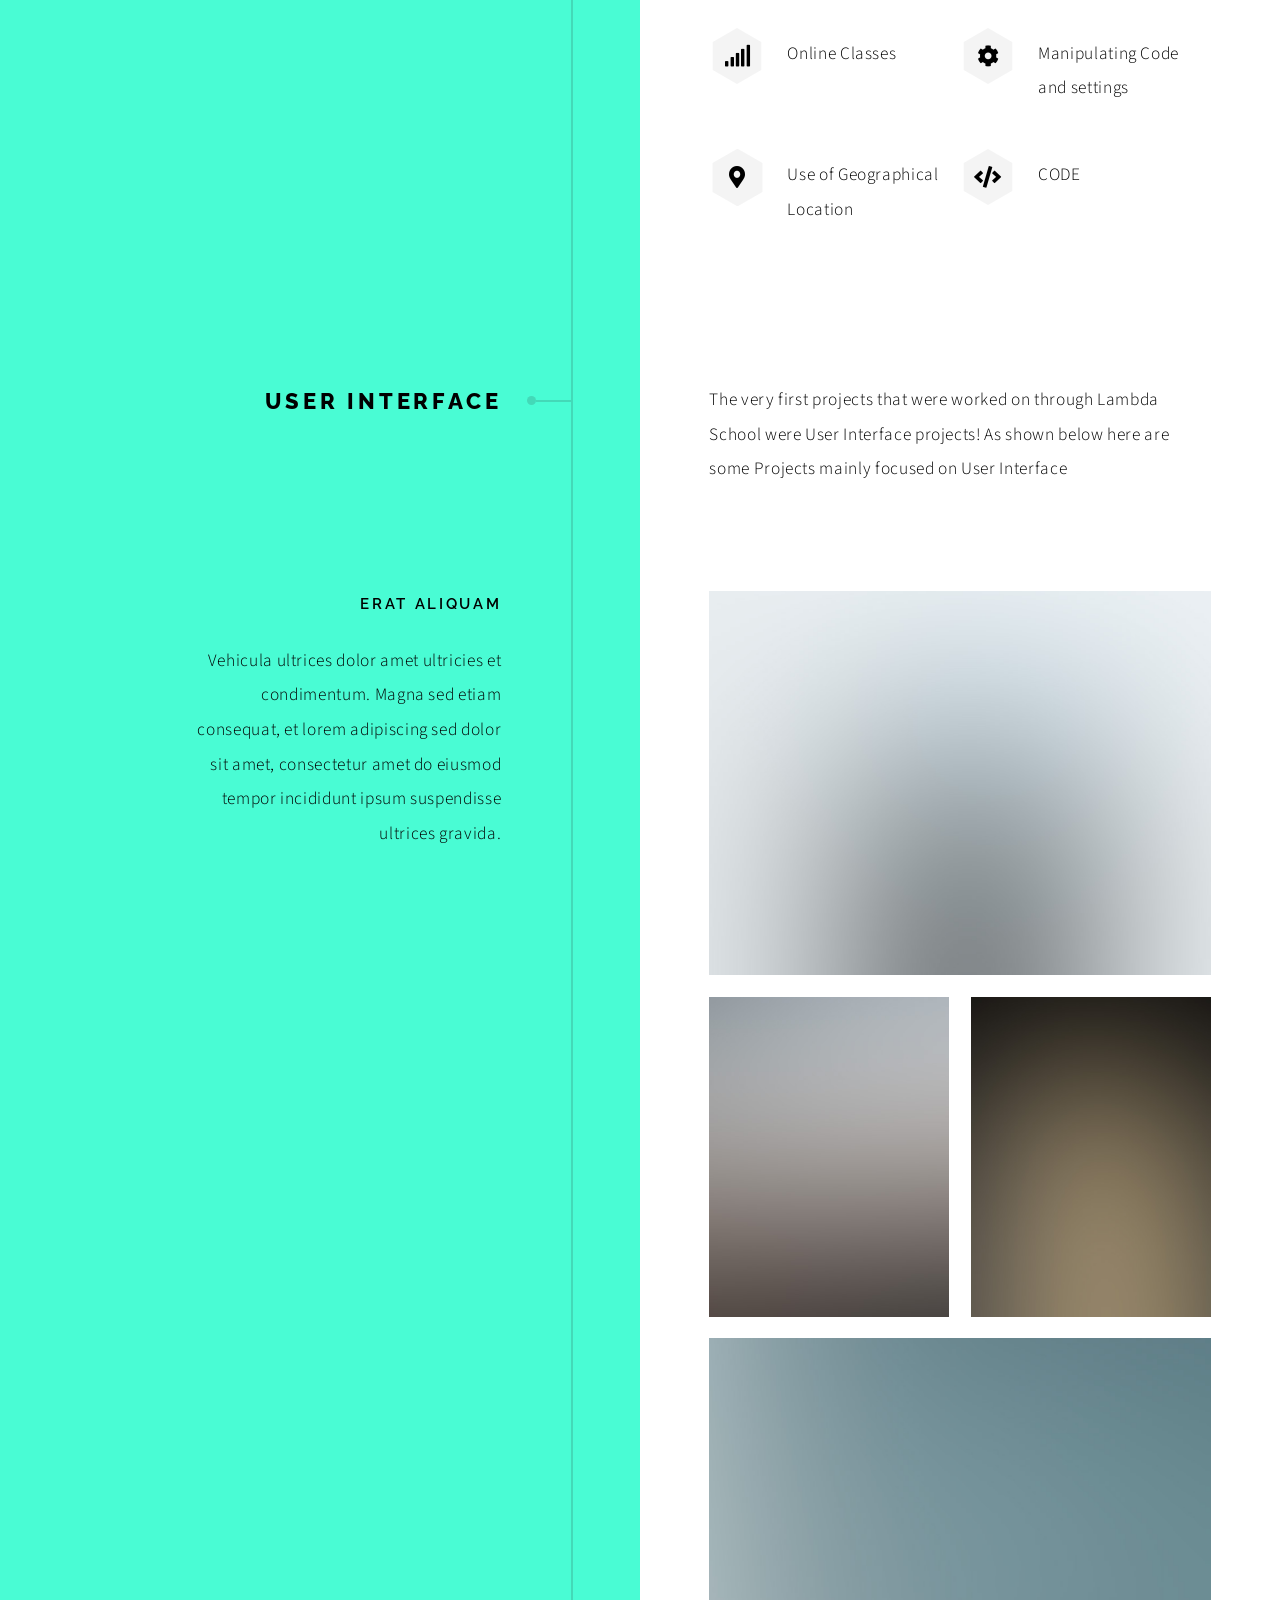
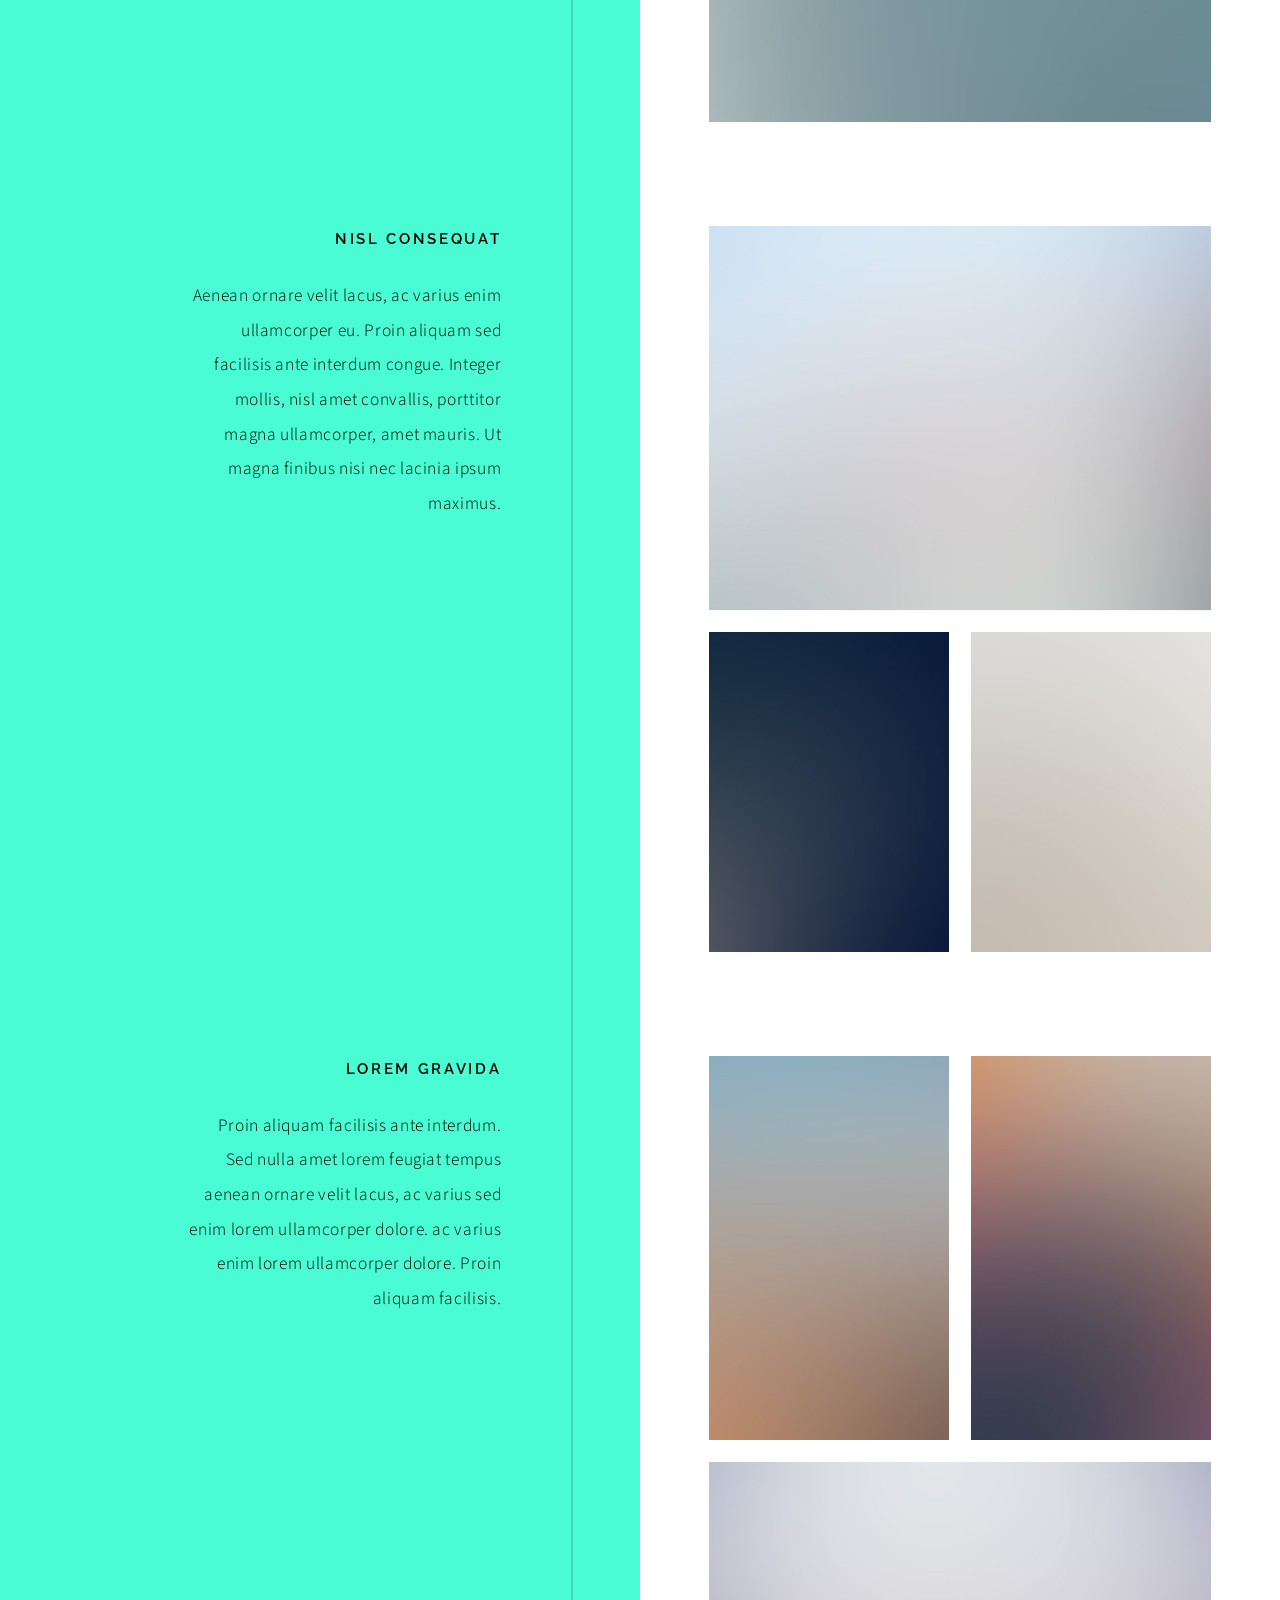
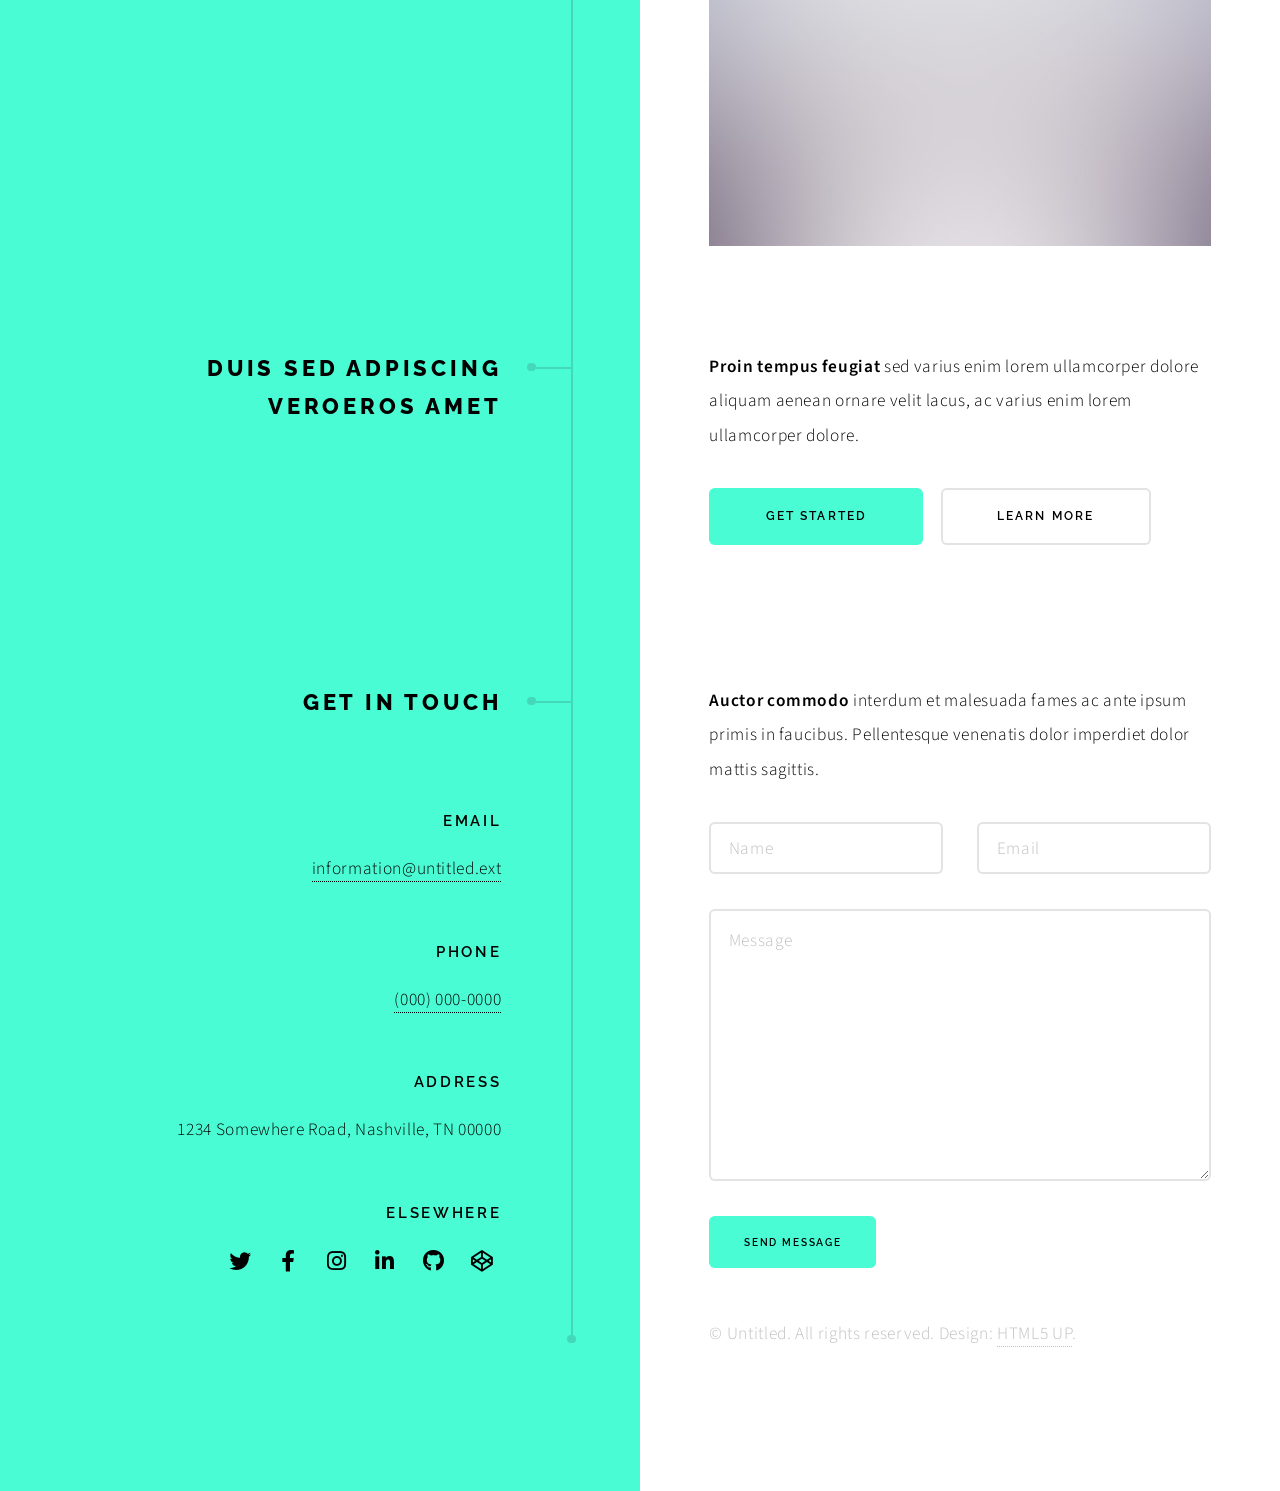
==== commit bf45a62f: "about me html" ====
--- a/portfolio/index.html
+++ b/portfolio/index.html
@@ -42,10 +42,10 @@
 				<!-- Section -->
 					<section id="first">
 						<header>
-							<h2>User Interface Projects</h2>
-						</header>
-						<div class="content">
-							<p> The very first projects that were worked on through Lambda School were User Interface projects! As shown below here are some Projects mainly focused on User Interface.</p>
+							<h2>About Me</h2>
+						</header>
+						<div class="content">
+							<p> My name is Asia DeWitt-Nicholas. I am a twenty-two year old Web Developer attending Lambda School! I really enjoy coding a lot. Some of my projects are as shown below!</p>
 							<span class="image main"><img src="http://jasheletillman.me/projectscreenshots/sweeteats.png" alt="User Interface Project" class="GeneratedImage2">
 							</span>
 							
@@ -55,7 +55,7 @@
 				<!-- Section -->
 					<section>
 						<header>
-							<h2>User Interface Continued... Flexbox</h2>
+							<h2></h2>
 						</header>
 						<div class="content">
 							<p>At Lambda School we do a lot of work consisting of working with one another and our Project Managers in order to get these projects done in an timely manner. Some of these things include but not limited to:</p>
@@ -67,17 +67,17 @@
 								<li class="icon solid fa-map-marker-alt">Use of Geographical Location</li>
 								<li class="icon solid fa-code">CODE</li>
 							</ul>
-							<p>Vehicula ultrices sed ultricies condimentum. Magna sed etiam consequat, et lorem adipiscing sed nulla. Volutpat nisl et tempus et dolor libero, feugiat magna tempus, sed et lorem adipiscing.</p>
+							
 						</div>
 					</section>
 
 				<!-- Section -->
 					<section>
 						<header>
-							<h2>Ultrices erat magna sed condimentum</h2>
-						</header>
-						<div class="content">
-							<p><strong>Integer mollis egestas</strong> nam maximus erat id euismod egestas. Pellentesque sapien ac quam. Lorem ipsum dolor sit nullam.</p>
+							<h2>User Interface</h2>
+						</header>
+						<div class="content">
+							<p>The very first projects that were worked on through Lambda School were User Interface projects! As shown below here are some Projects mainly focused on User Interface</p>
 
 							<!-- Section -->
 								<section>
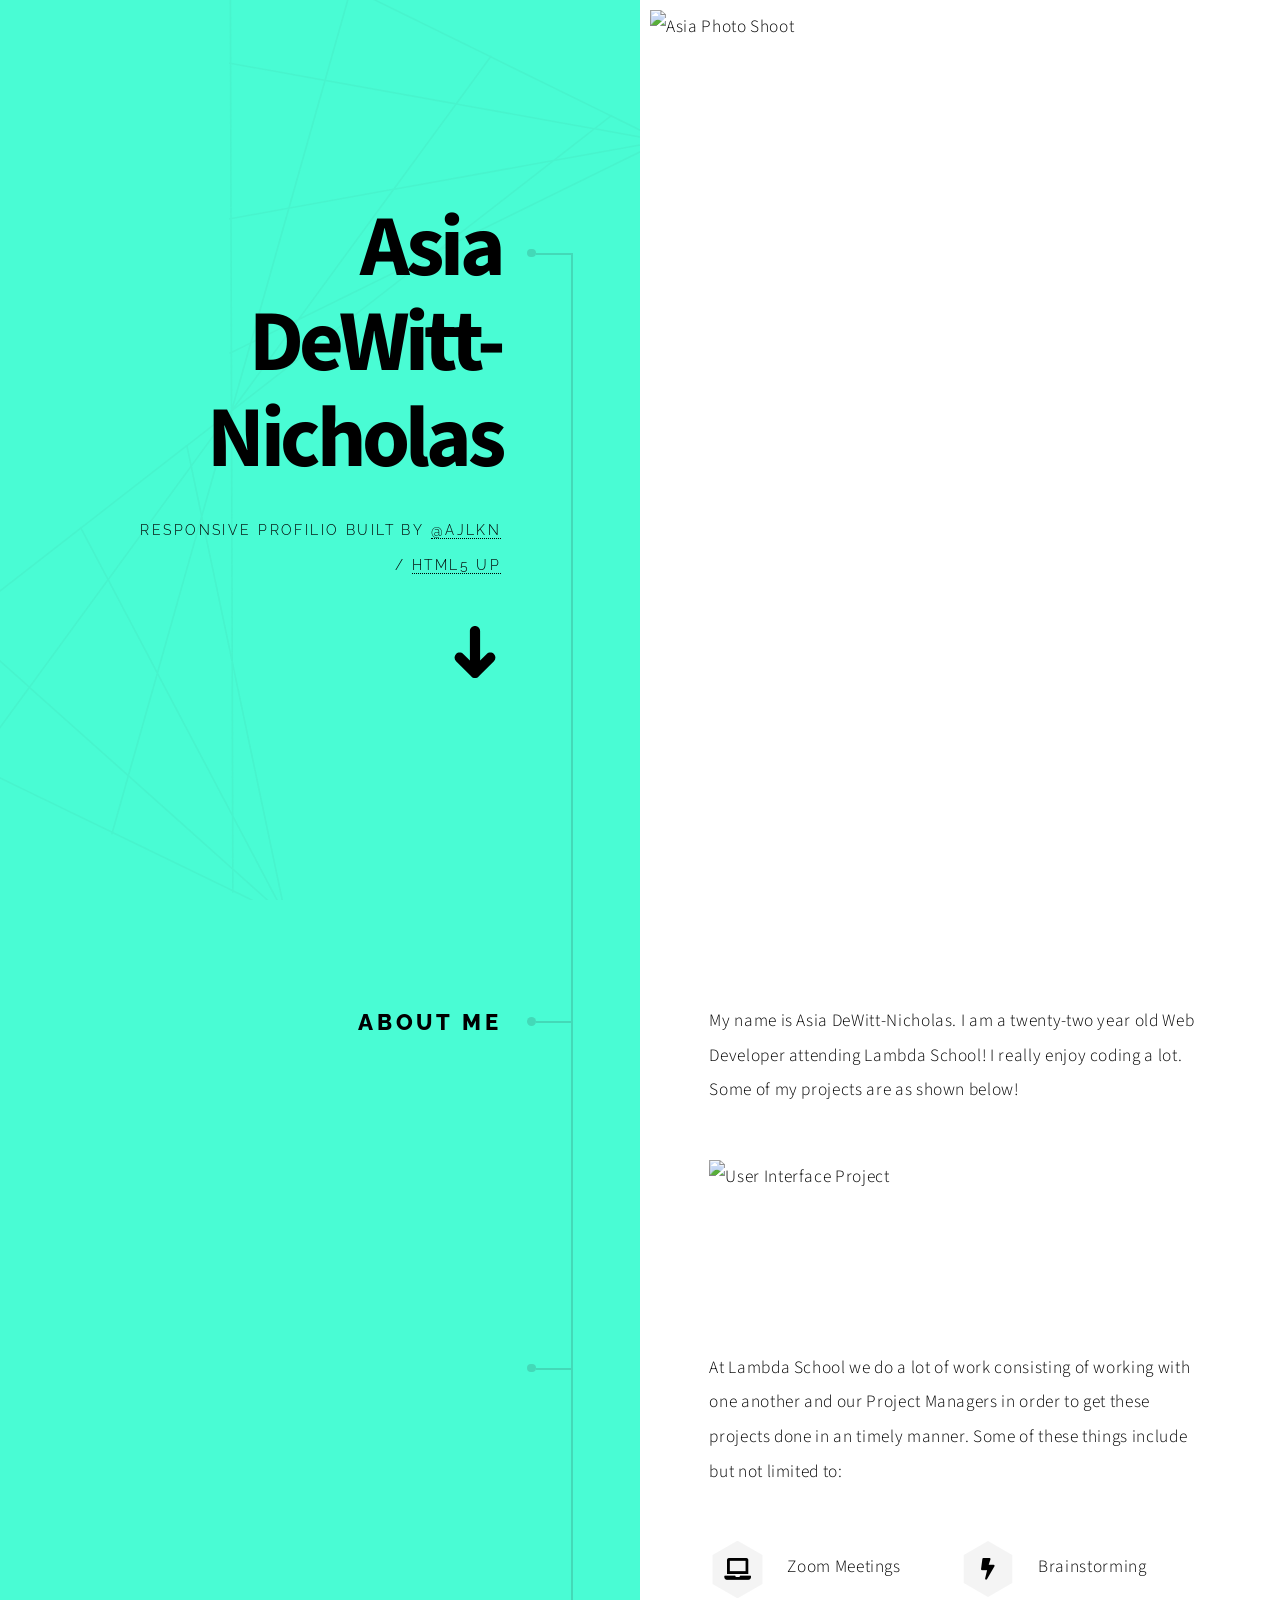
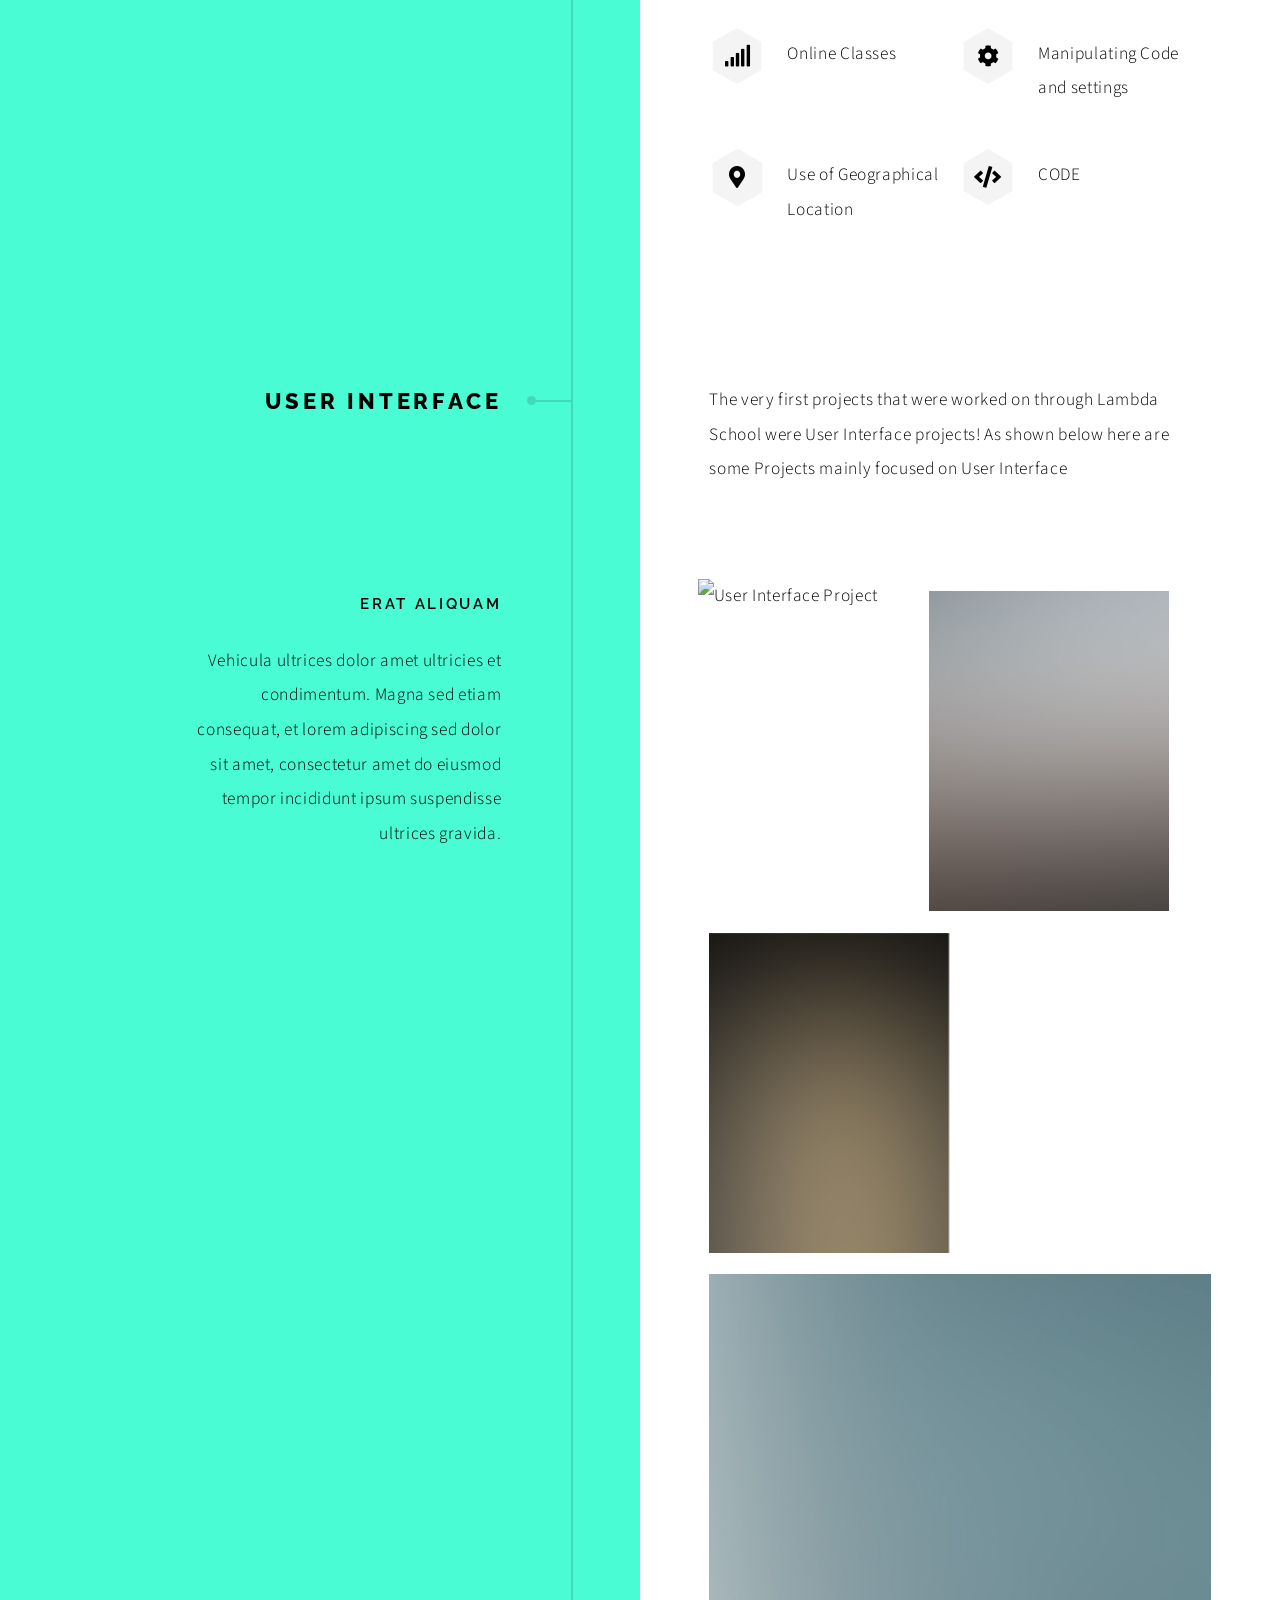
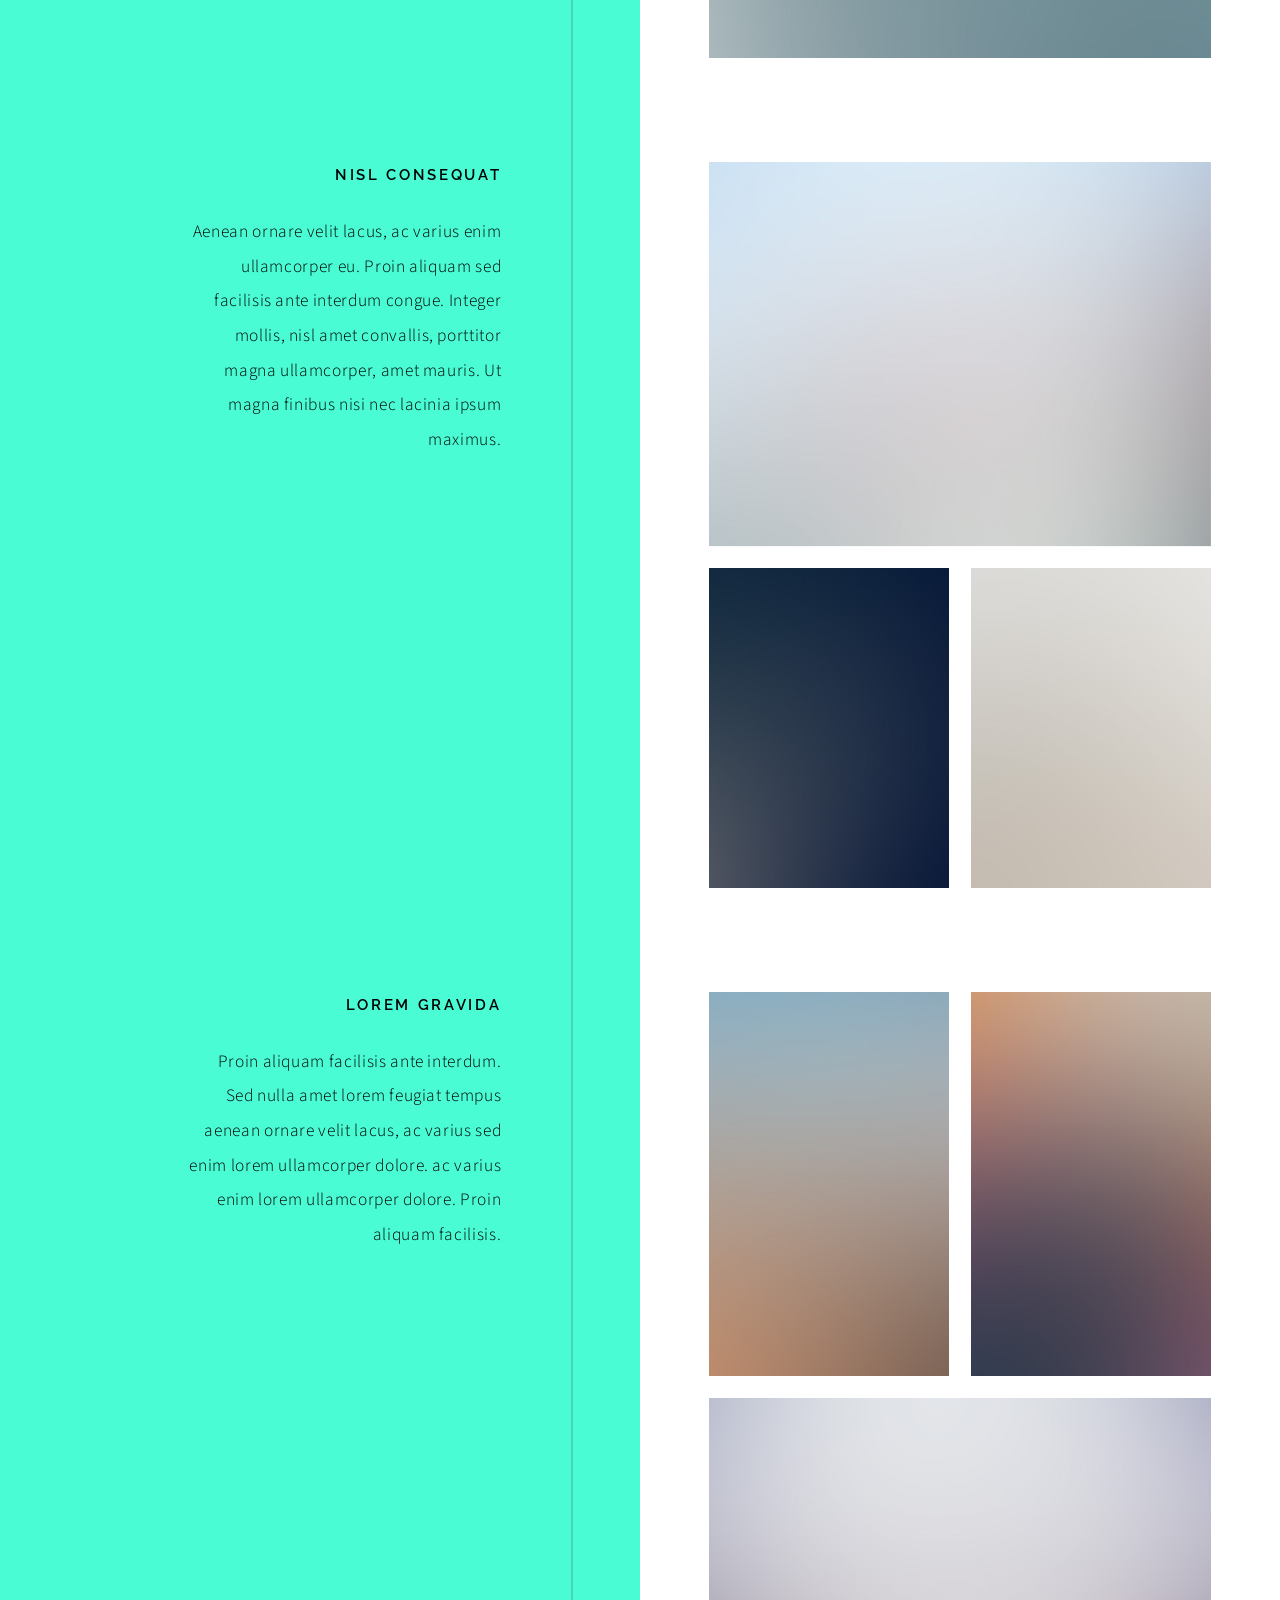
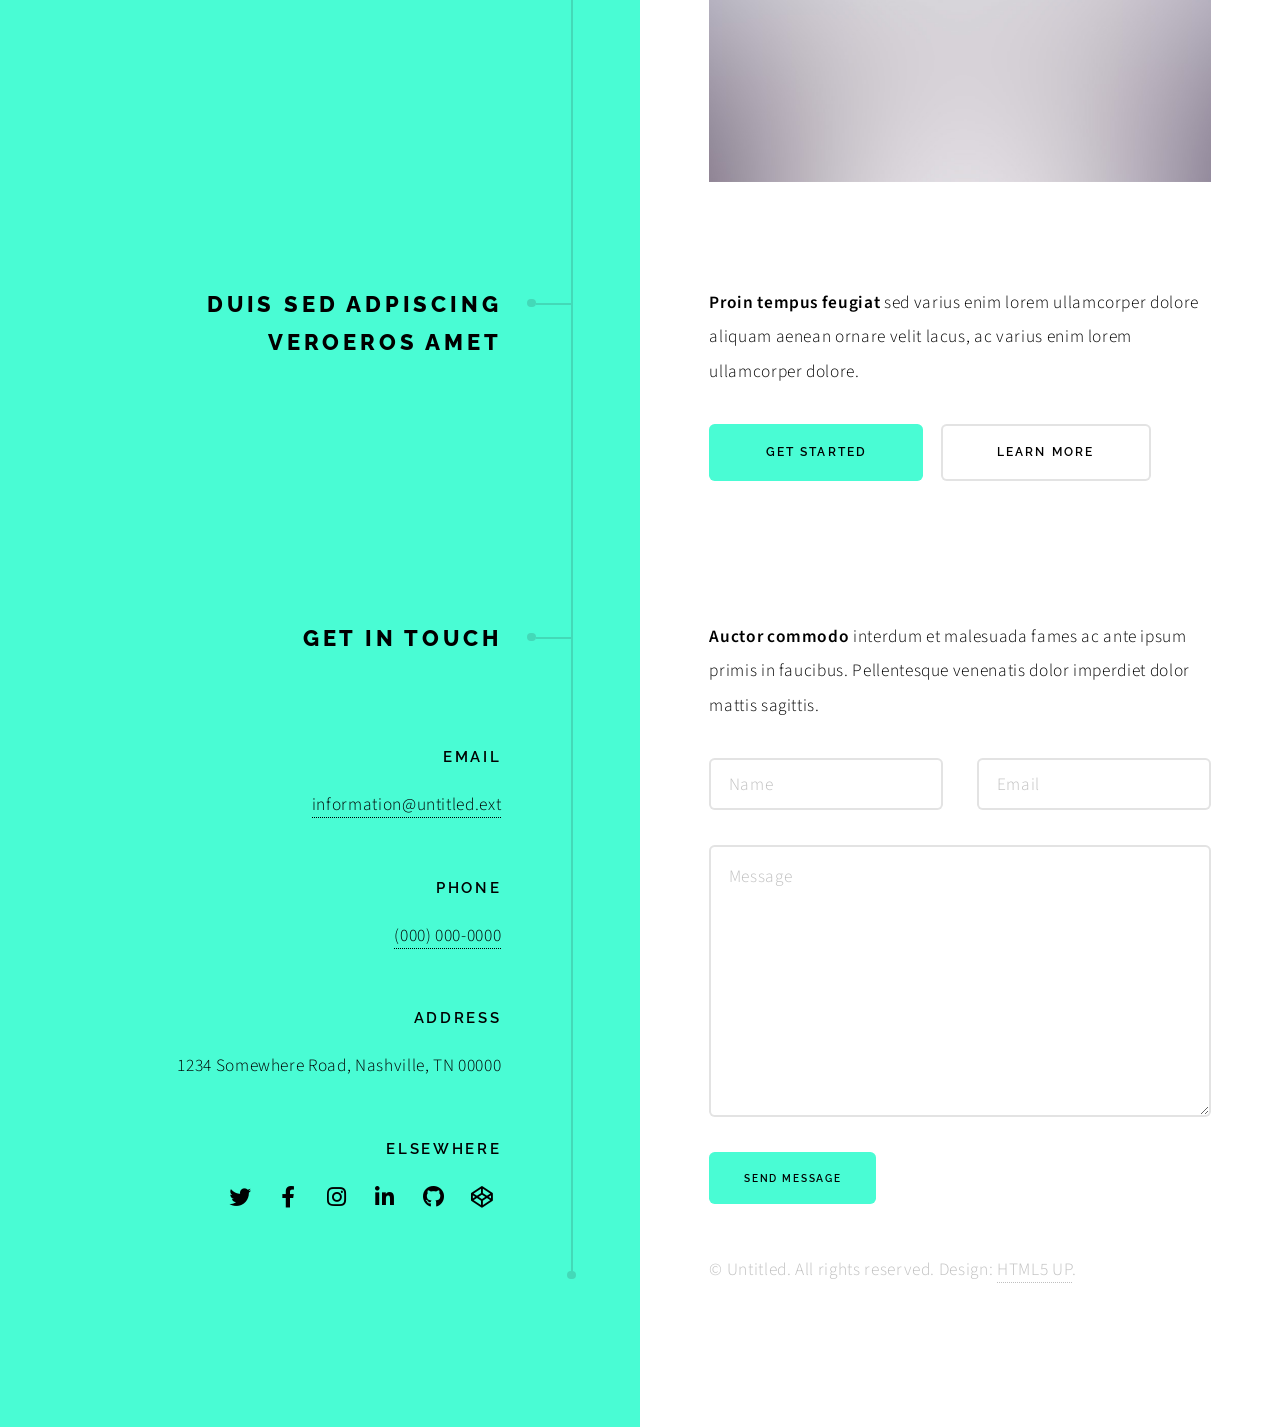
==== commit ee34d202: "user Interface Project" ====
--- a/portfolio/index.html
+++ b/portfolio/index.html
@@ -86,8 +86,14 @@
 										<p>Vehicula ultrices dolor amet ultricies et condimentum. Magna sed etiam consequat, et lorem adipiscing sed dolor sit amet, consectetur amet do eiusmod tempor incididunt  ipsum suspendisse ultrices gravida.</p>
 									</header>
 									<div class="content">
-										<div class="gallery">
-											<a href="images/gallery/fulls/01.jpg" class="landscape"><img src="images/gallery/thumbs/01.jpg" alt="" /></a>
+										<div class="gallery"><!-- Codes by HTML.am -->
+
+											<!-- CSS Code -->
+											
+											</style>
+											
+											<!-- HTML Code -->
+											<img src="https://www.cpdis.com/assets/images/23-07-18/user-interface-i.png" alt="User Interface Project" class="GeneratedImage">
 											<a href="images/gallery/fulls/02.jpg"><img src="images/gallery/thumbs/02.jpg" alt="" /></a>
 											<a href="images/gallery/fulls/03.jpg"><img src="images/gallery/thumbs/03.jpg" alt="" /></a>
 											<a href="images/gallery/fulls/04.jpg" class="landscape"><img src="images/gallery/thumbs/04.jpg" alt="" /></a>
--- a/portfolio/assets/css/main.css
+++ b/portfolio/assets/css/main.css
@@ -3888,8 +3888,12 @@
 		}
 
 
-
 		
+		img.GeneratedImage {
+		width: 200px;
+		height: 300px; 
+		margin: 10px;
+		
 
 
 }
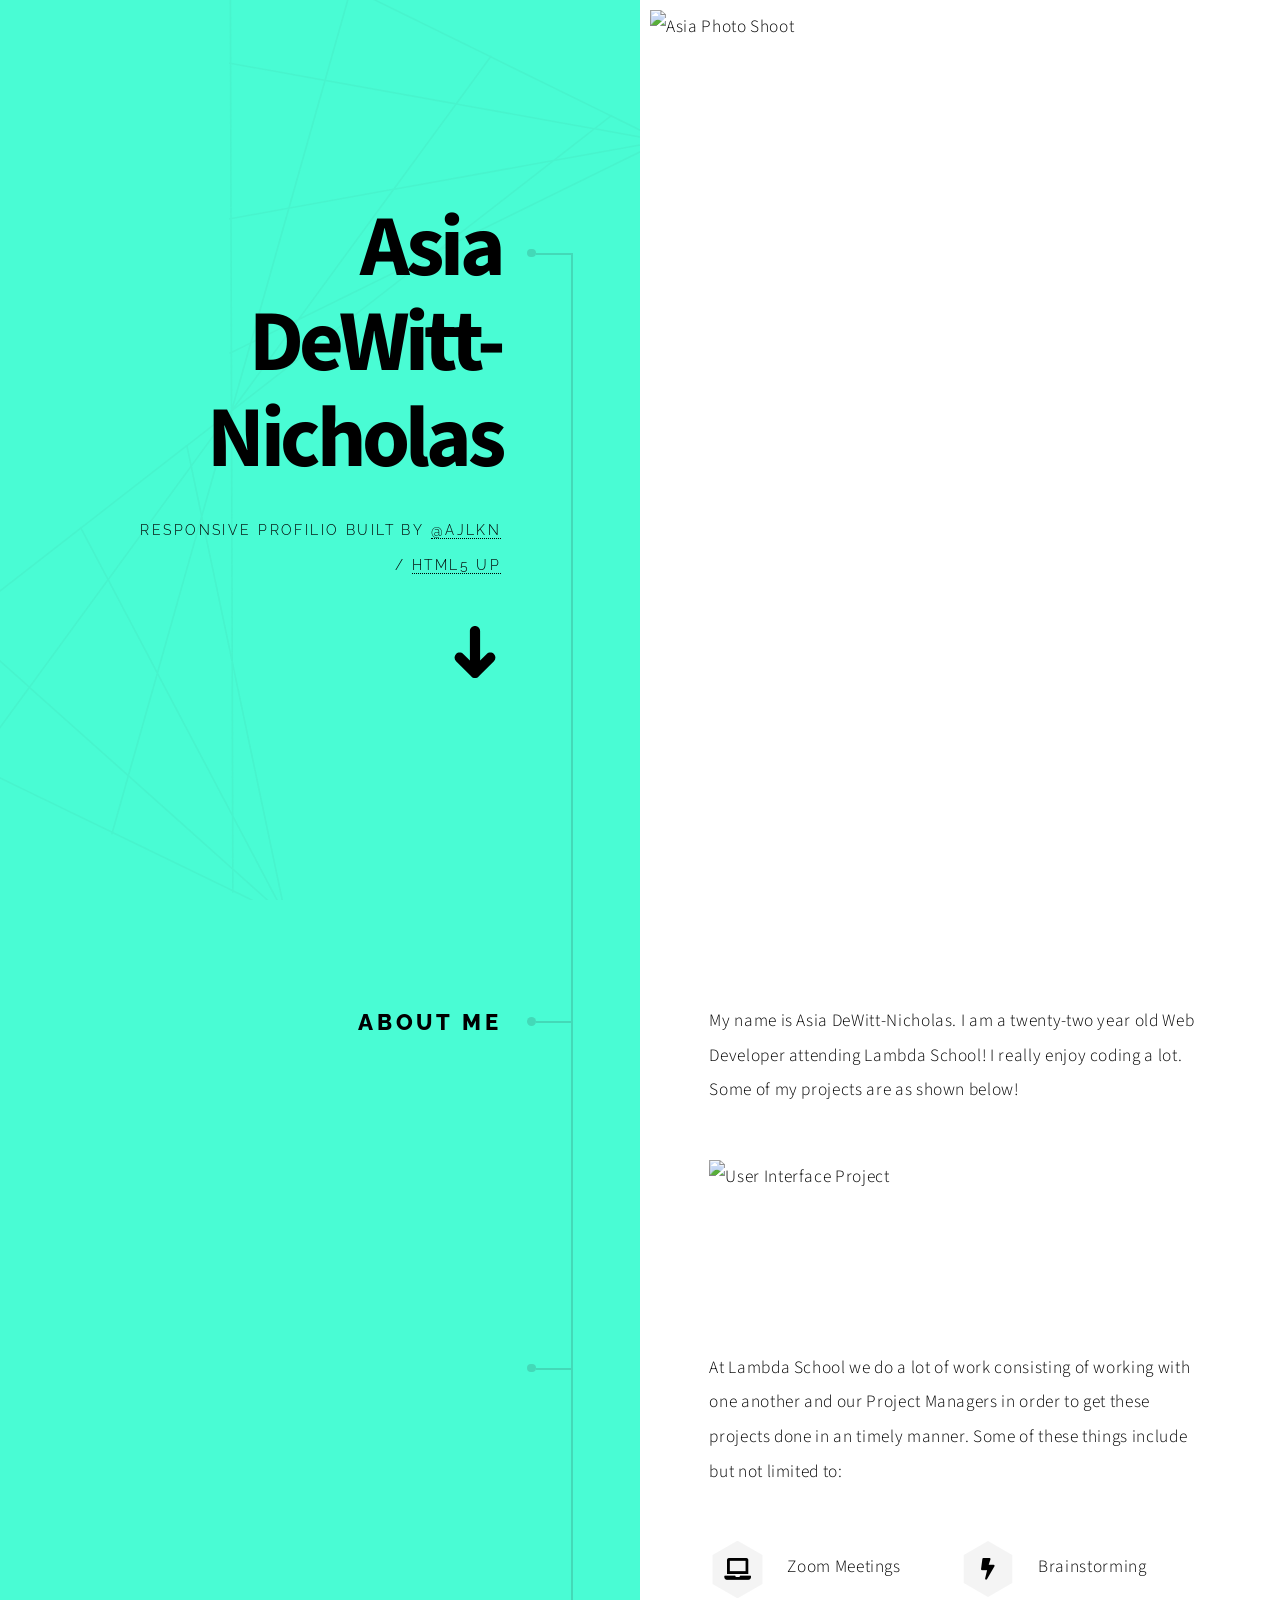
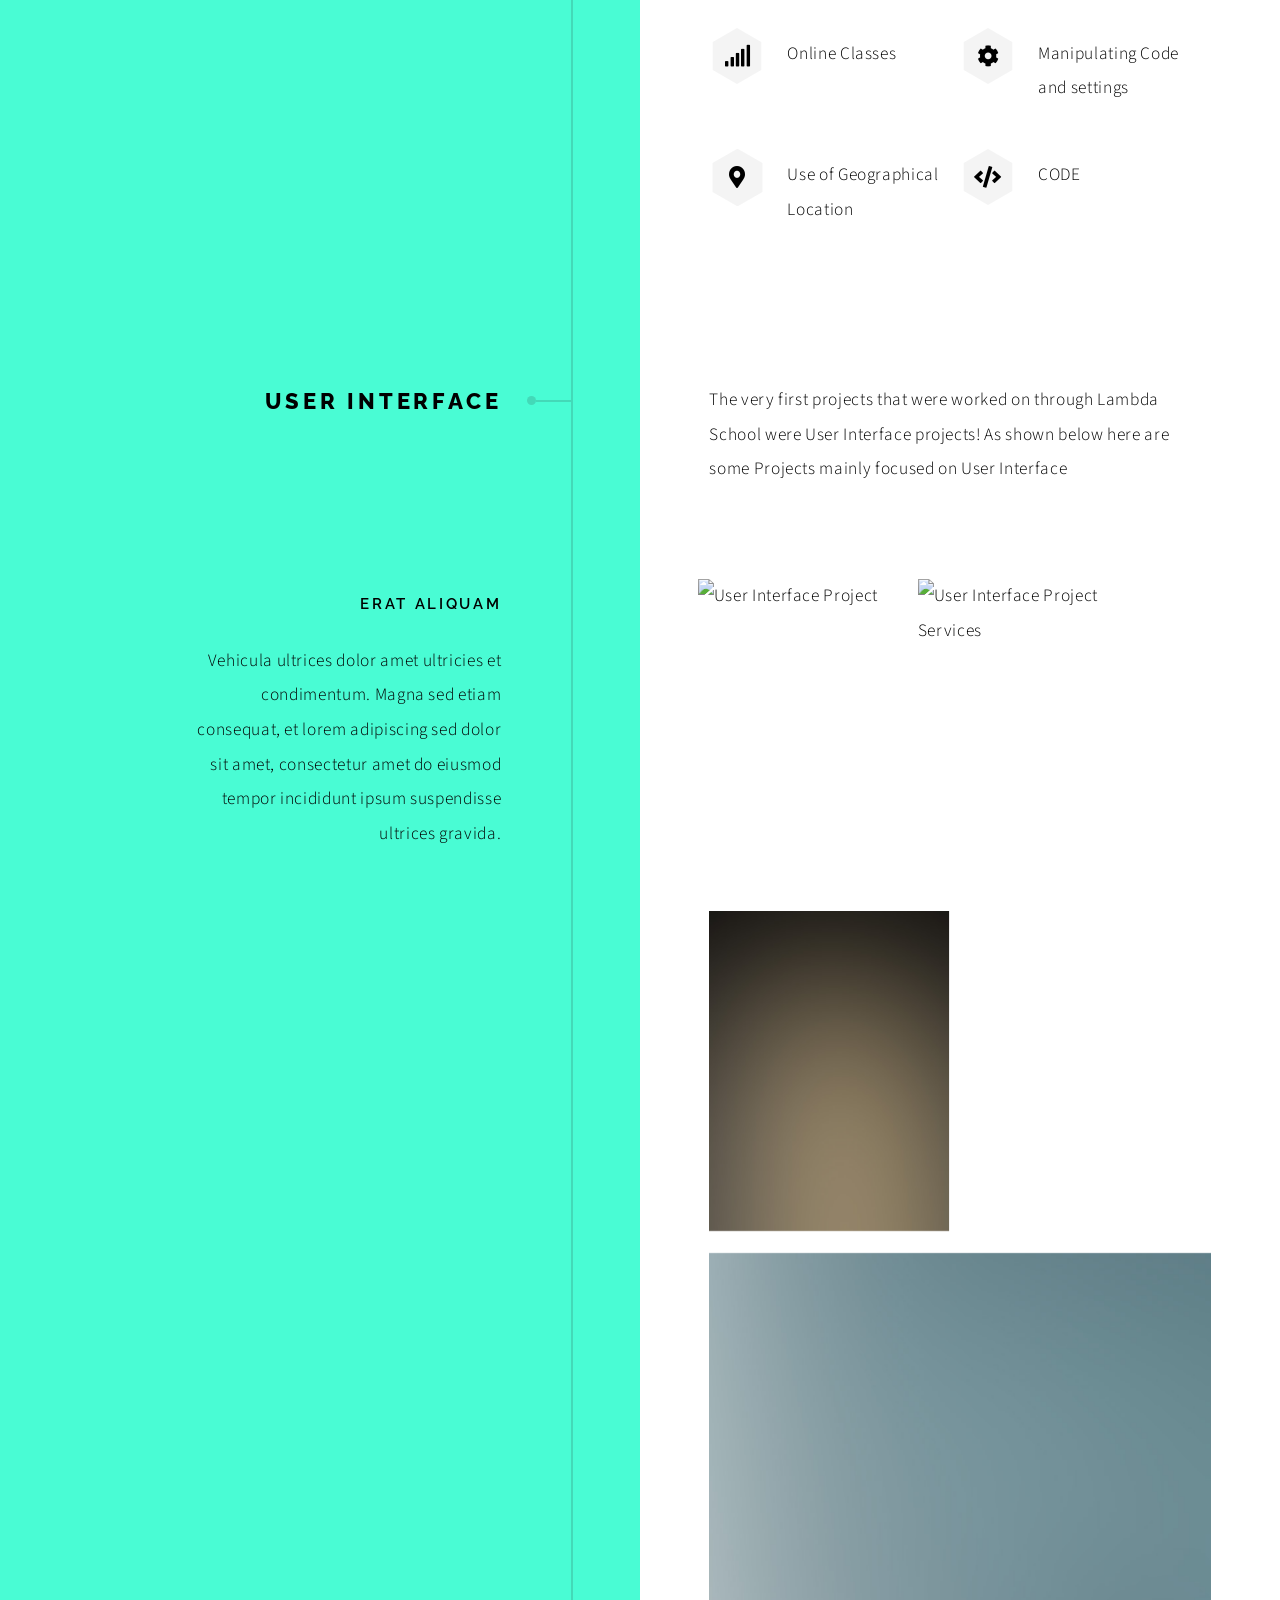
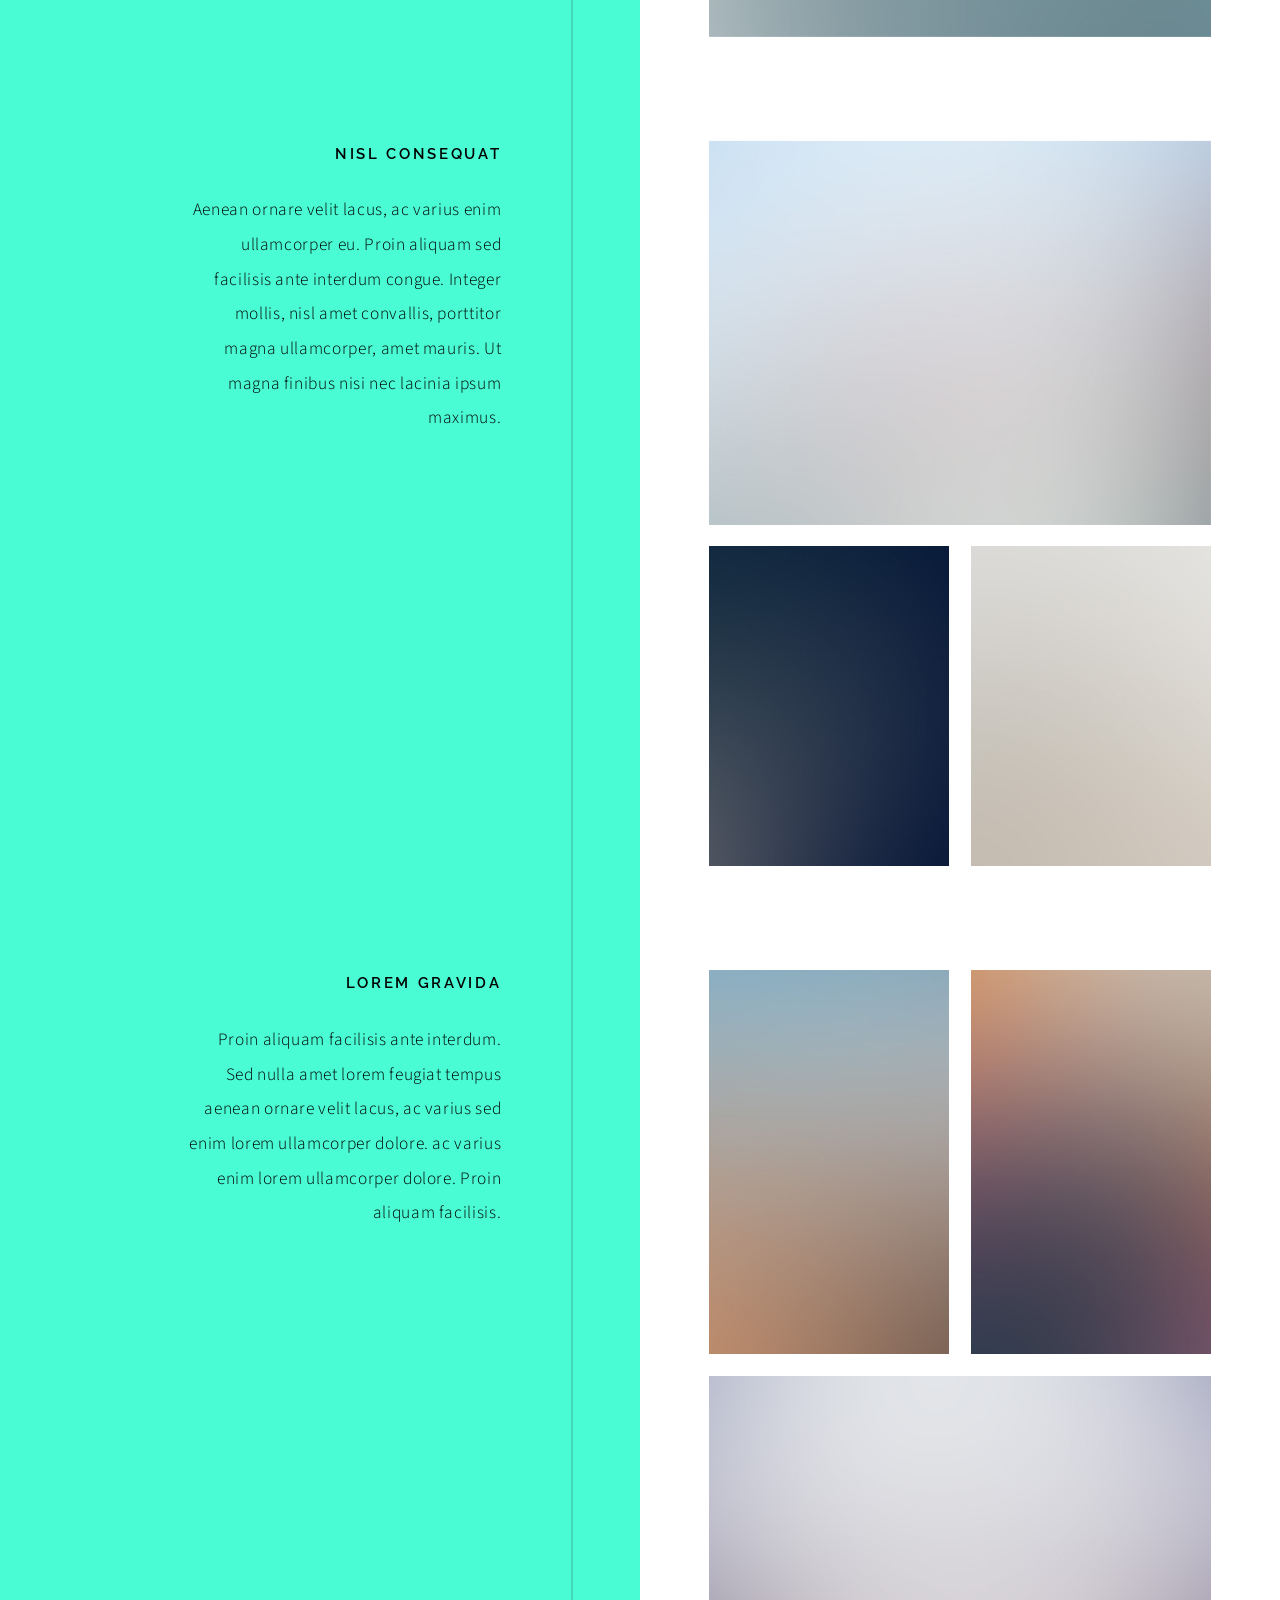
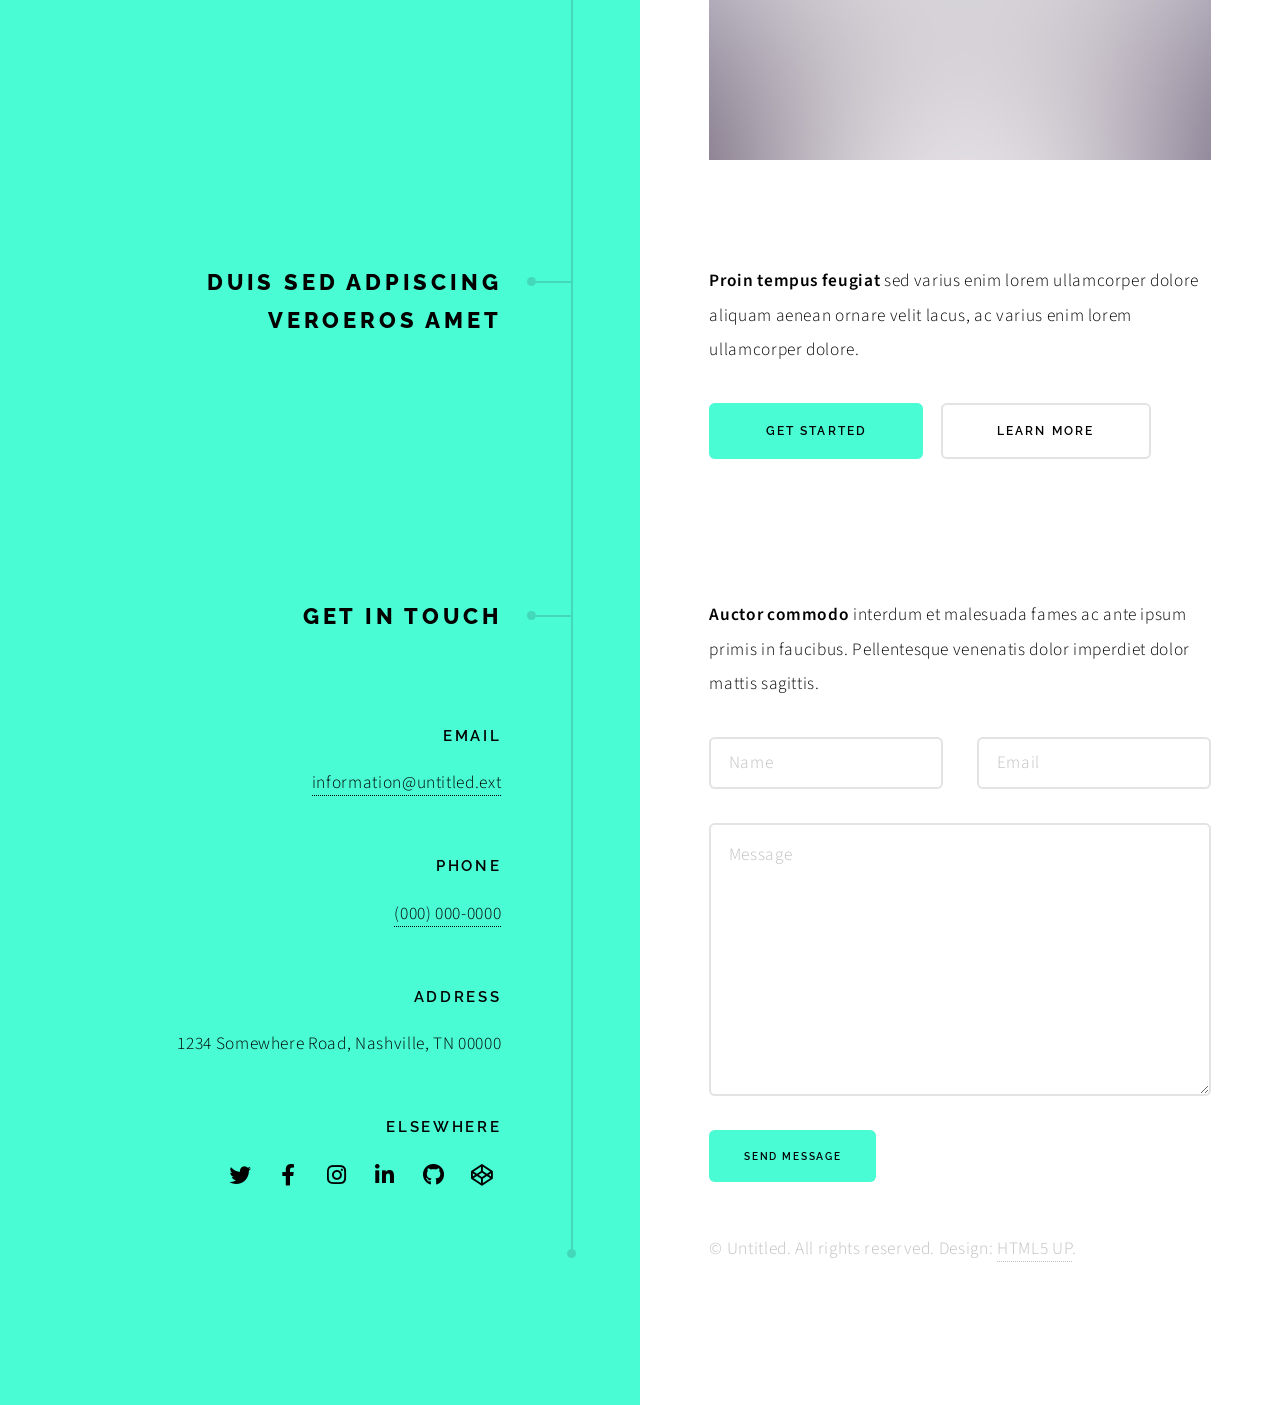
==== commit bfd82dac: "Added User Interface Services Page" ====
--- a/portfolio/index.html
+++ b/portfolio/index.html
@@ -88,13 +88,10 @@
 									<div class="content">
 										<div class="gallery"><!-- Codes by HTML.am -->
 
-											<!-- CSS Code -->
 											
-											</style>
-											
-											<!-- HTML Code -->
 											<img src="https://www.cpdis.com/assets/images/23-07-18/user-interface-i.png" alt="User Interface Project" class="GeneratedImage">
-											<a href="images/gallery/fulls/02.jpg"><img src="images/gallery/thumbs/02.jpg" alt="" /></a>
+										    <img src="http://jasheletillman.me/projectscreenshots/lambdaaboutpage.png" alt="User Interface Project Services" class="GeneratedImage">
+	
 											<a href="images/gallery/fulls/03.jpg"><img src="images/gallery/thumbs/03.jpg" alt="" /></a>
 											<a href="images/gallery/fulls/04.jpg" class="landscape"><img src="images/gallery/thumbs/04.jpg" alt="" /></a>
 										</div>
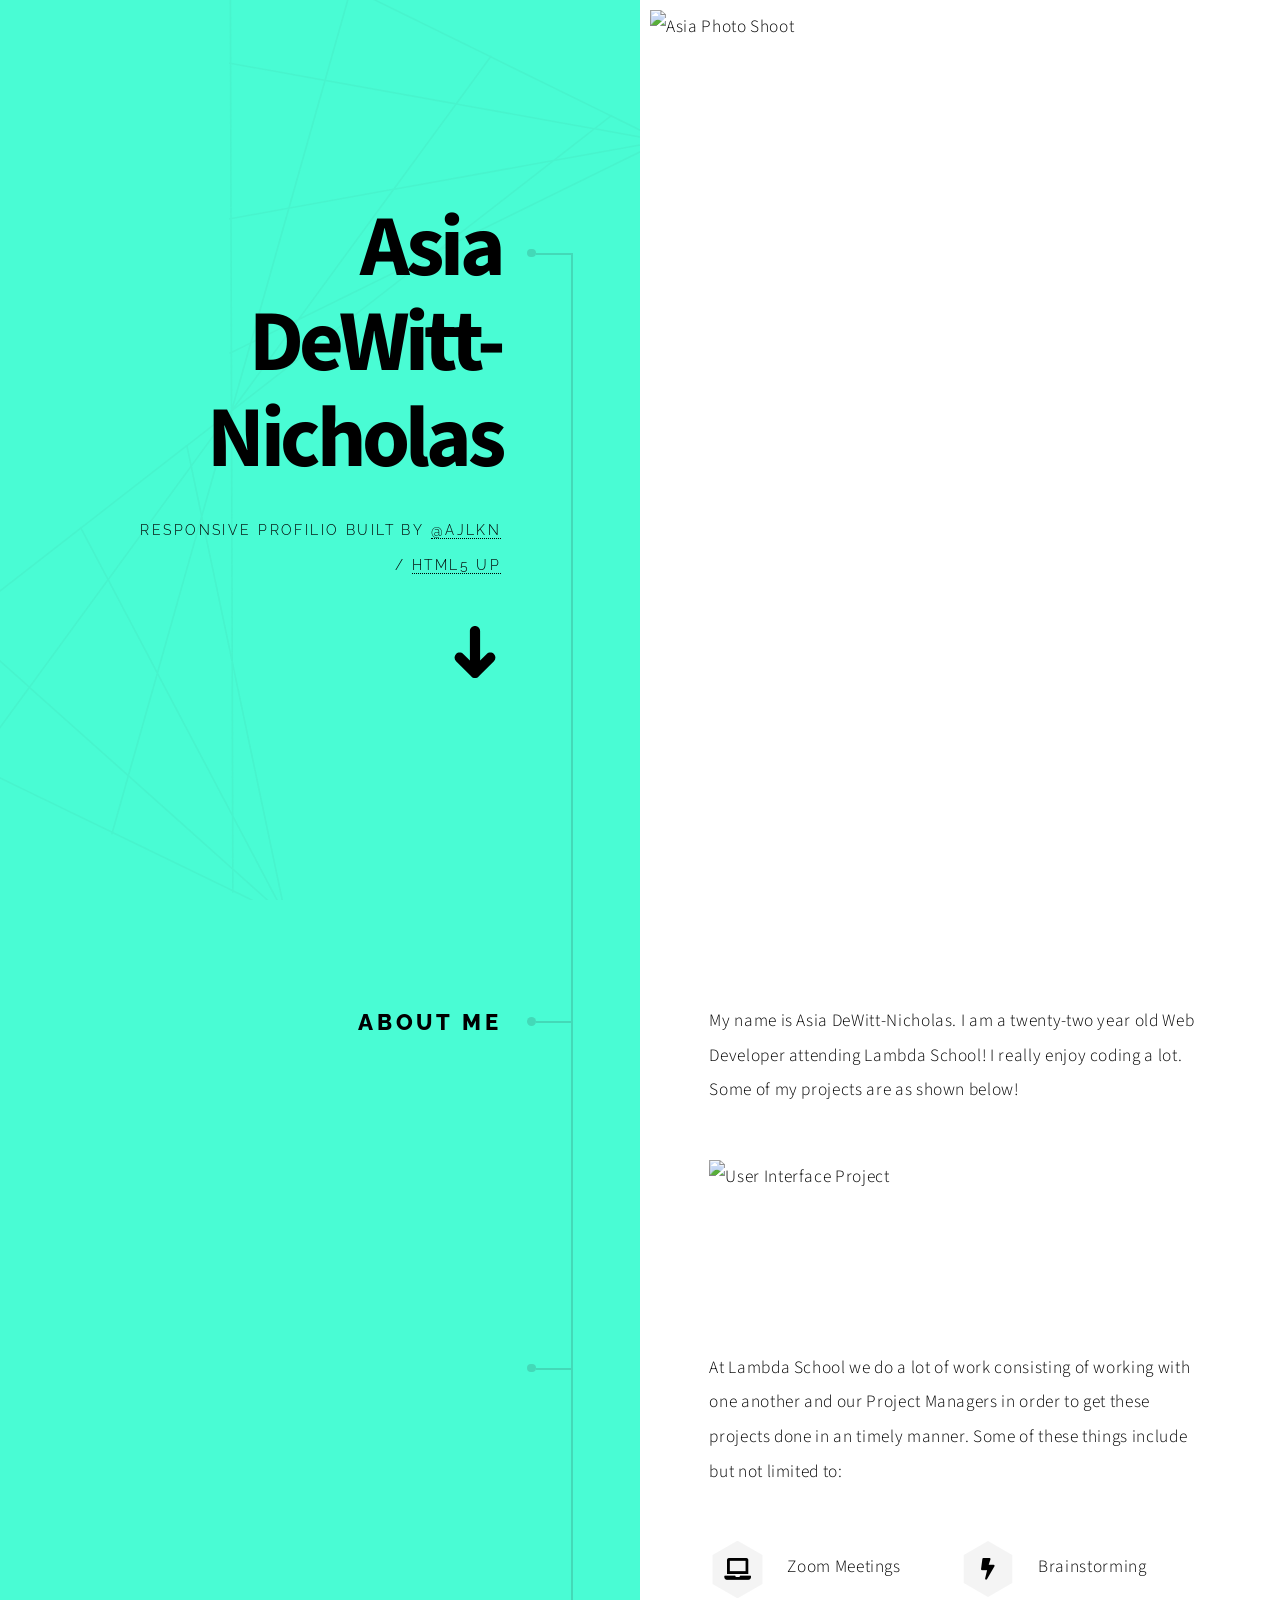
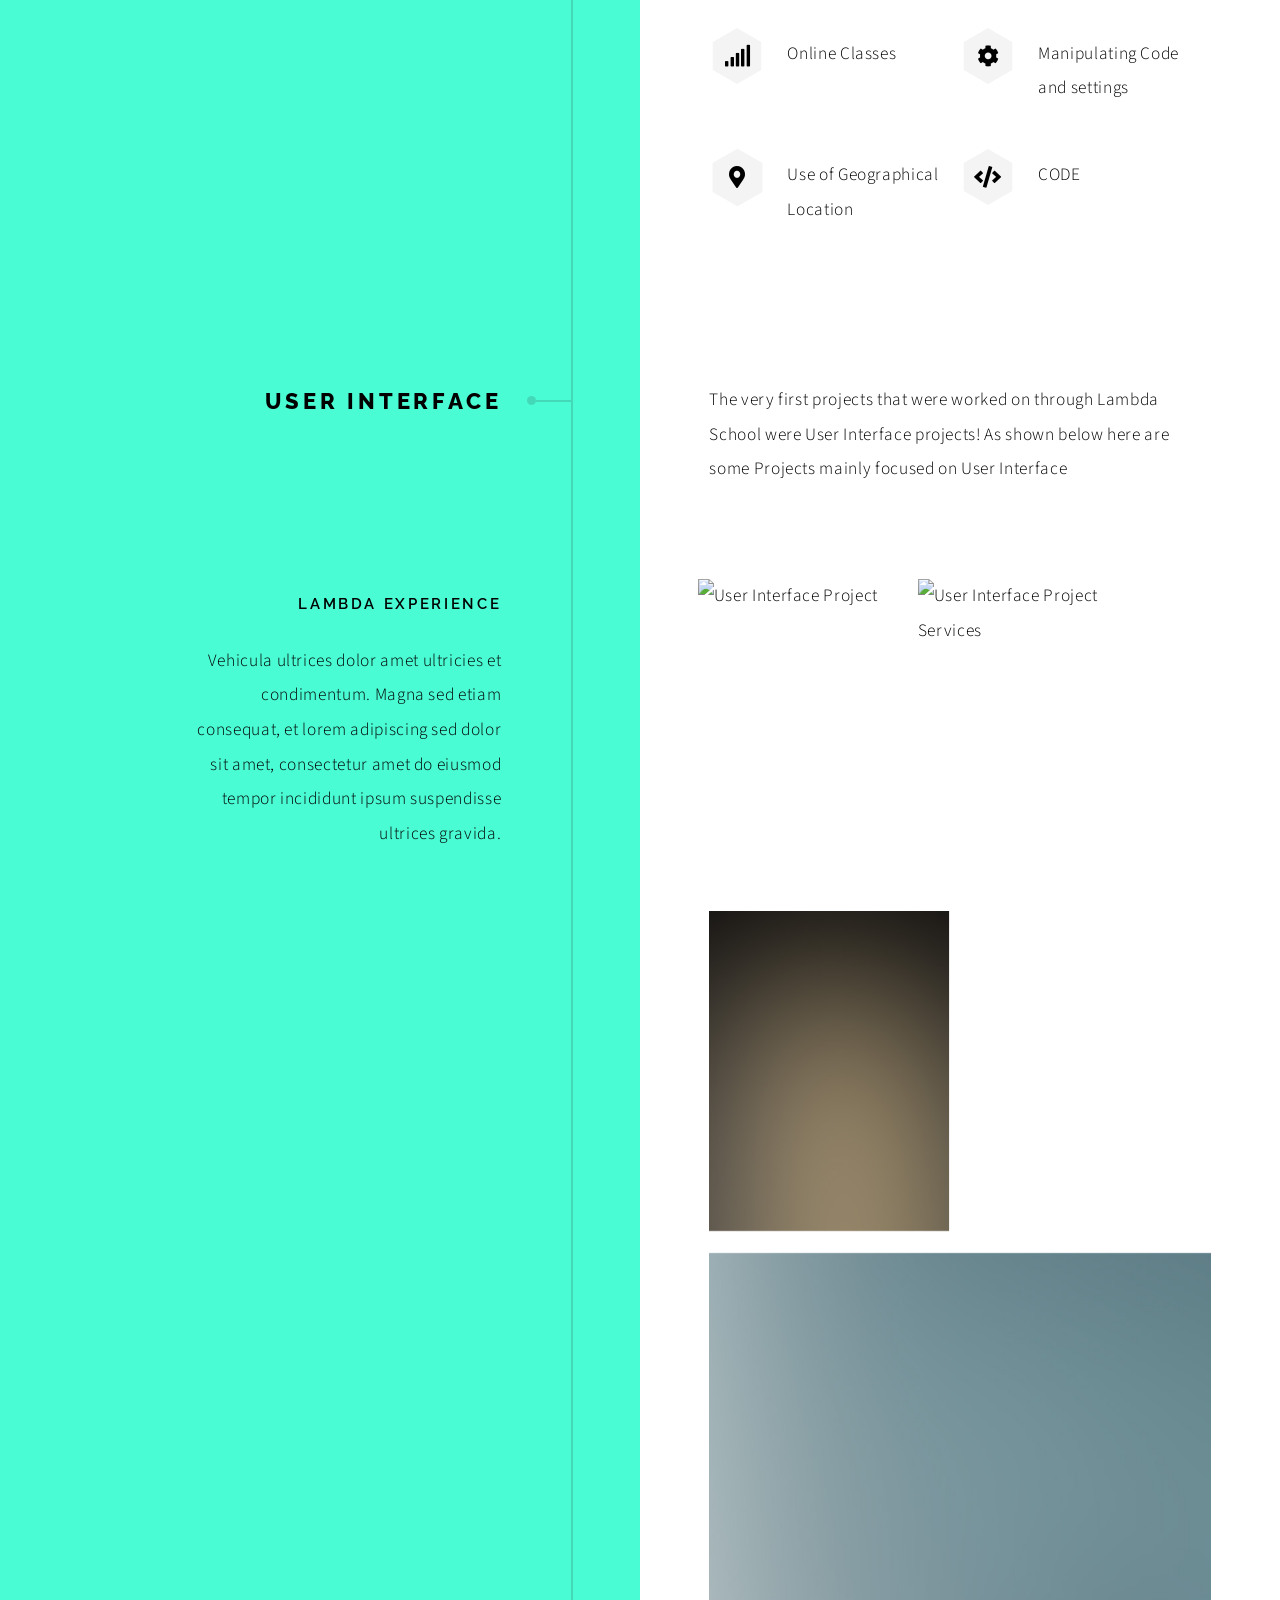
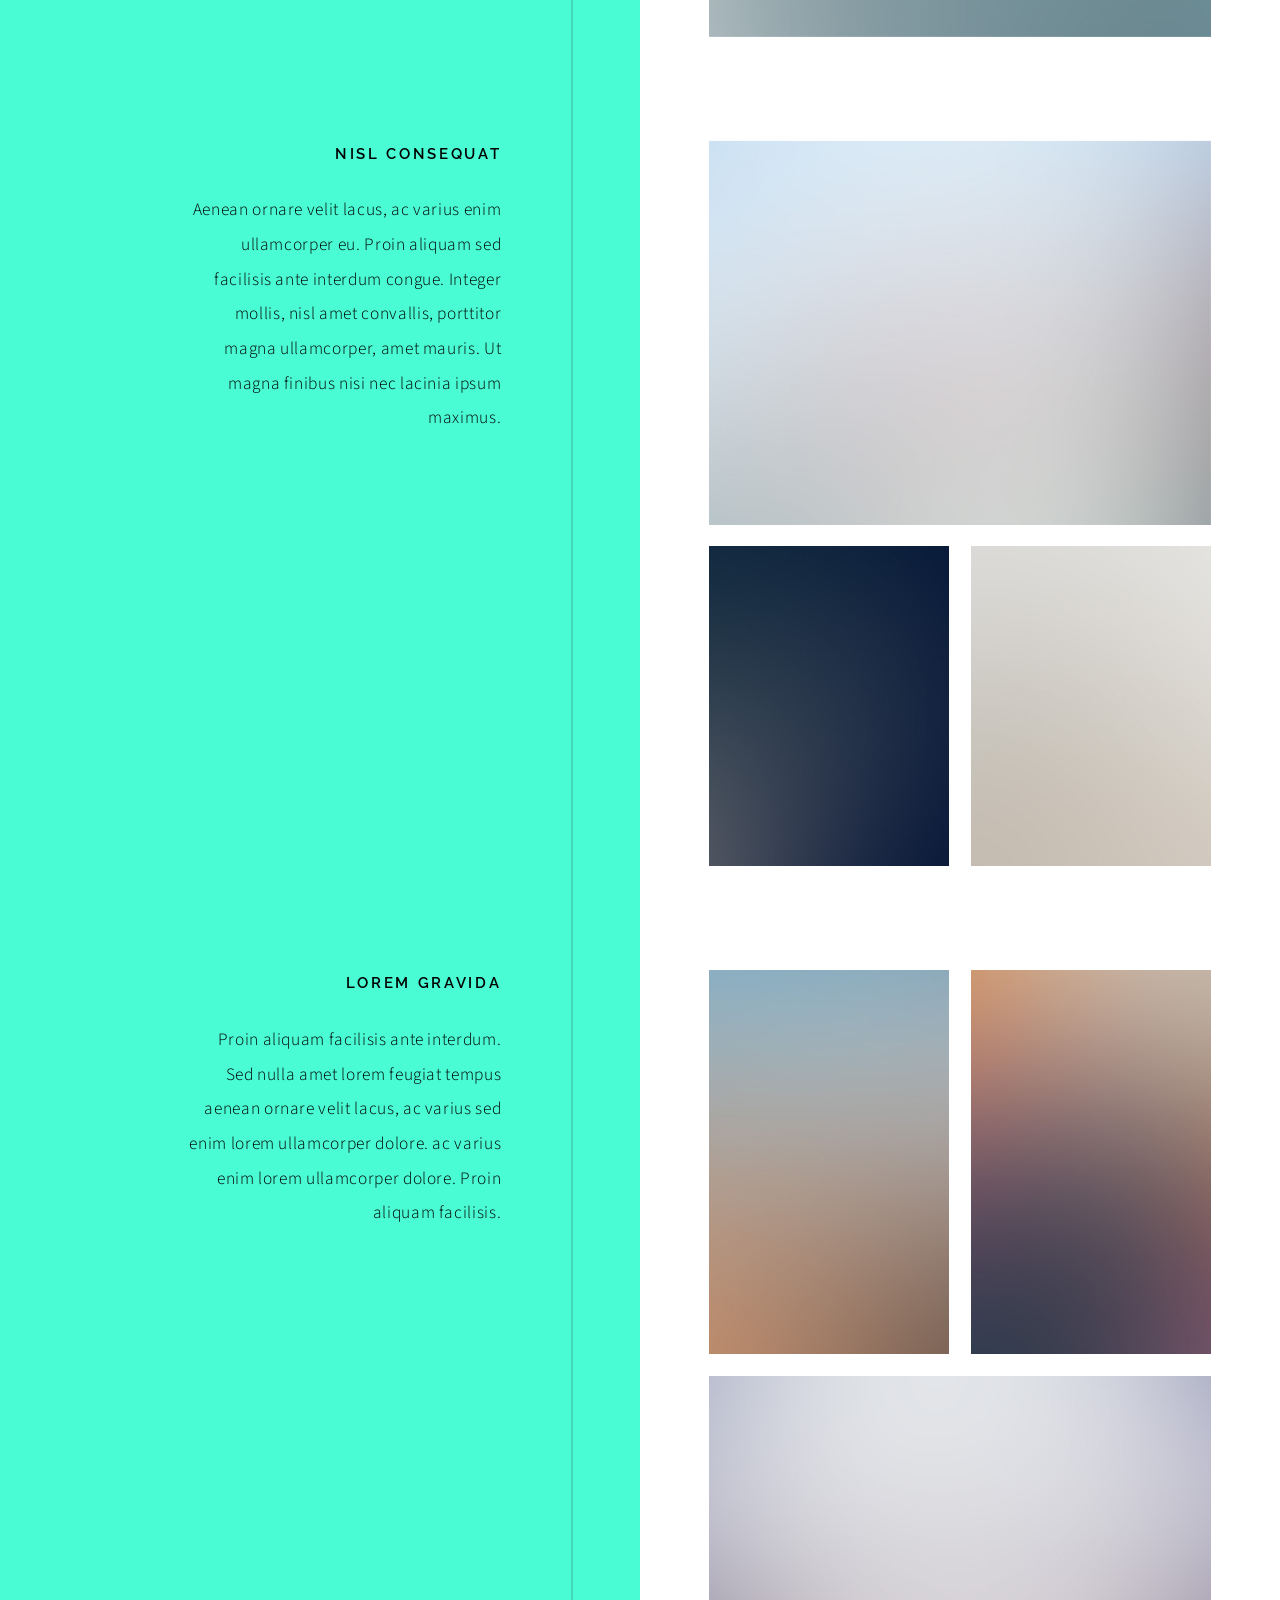
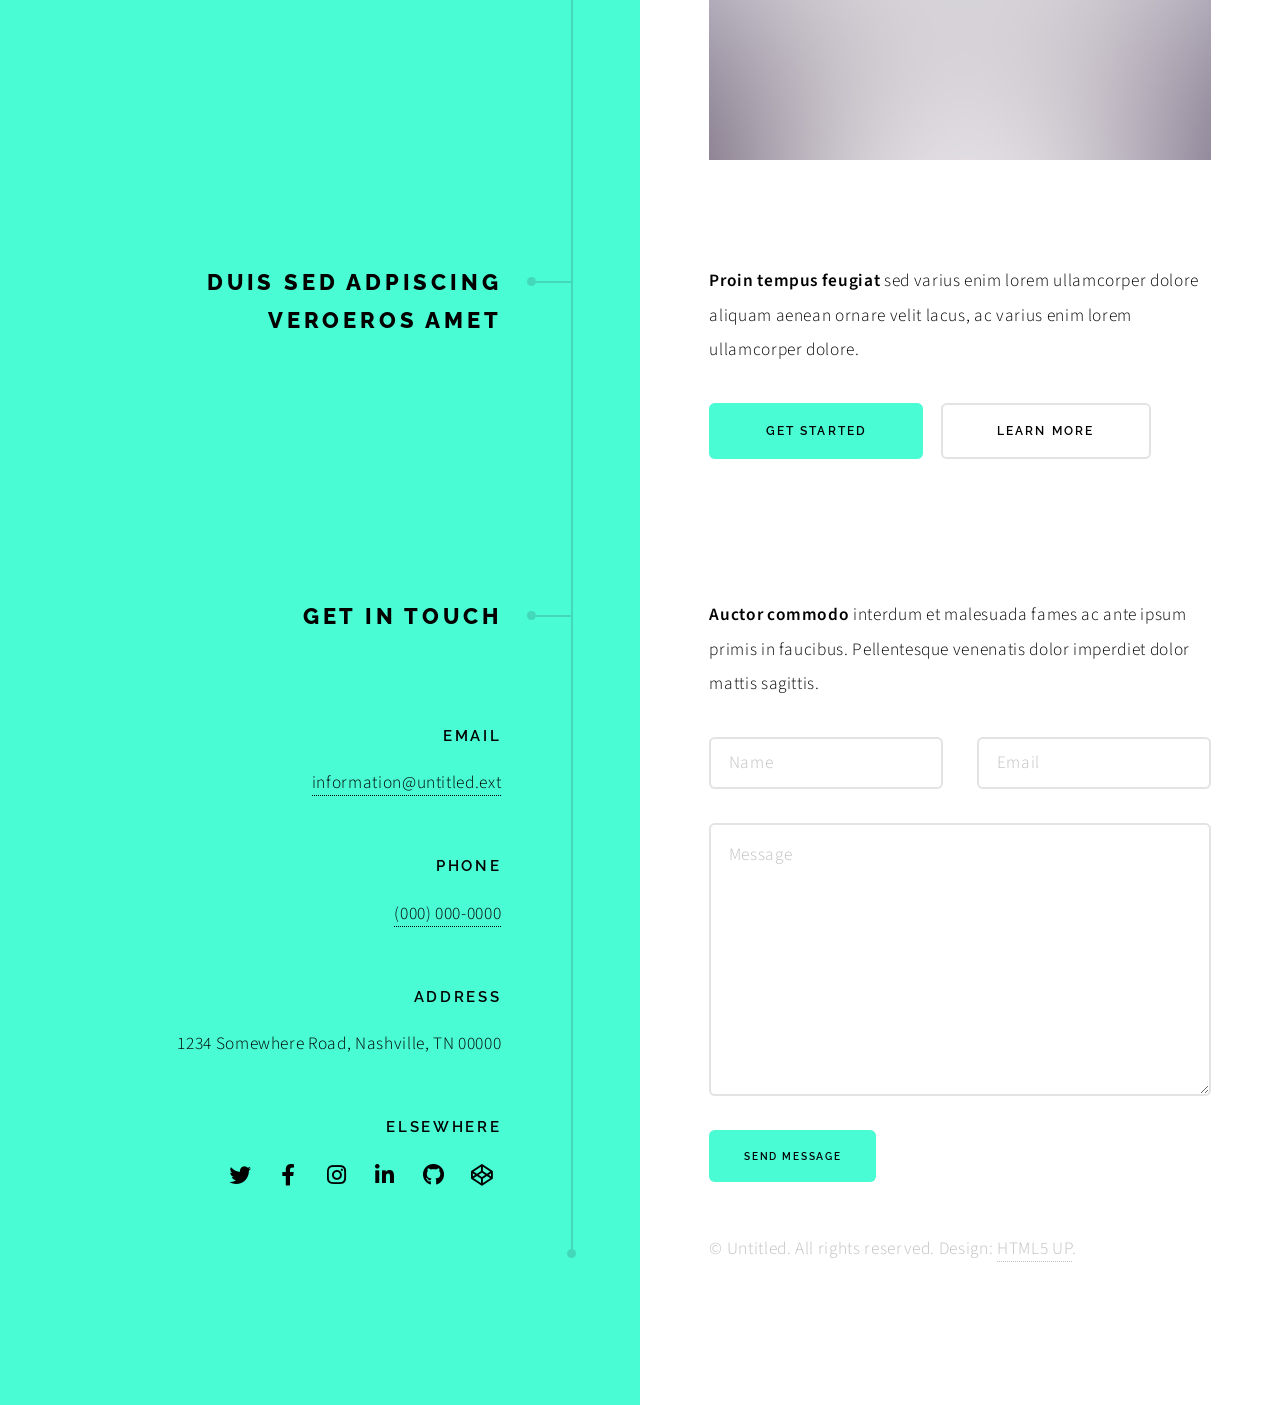
==== commit ca861b7b: "Initial Commit" ====
--- a/portfolio/index.html
+++ b/portfolio/index.html
@@ -82,7 +82,7 @@
 							<!-- Section -->
 								<section>
 									<header>
-										<h3>Erat aliquam</h3>
+										<h3>Lambda Experience</h3>
 										<p>Vehicula ultrices dolor amet ultricies et condimentum. Magna sed etiam consequat, et lorem adipiscing sed dolor sit amet, consectetur amet do eiusmod tempor incididunt  ipsum suspendisse ultrices gravida.</p>
 									</header>
 									<div class="content">
